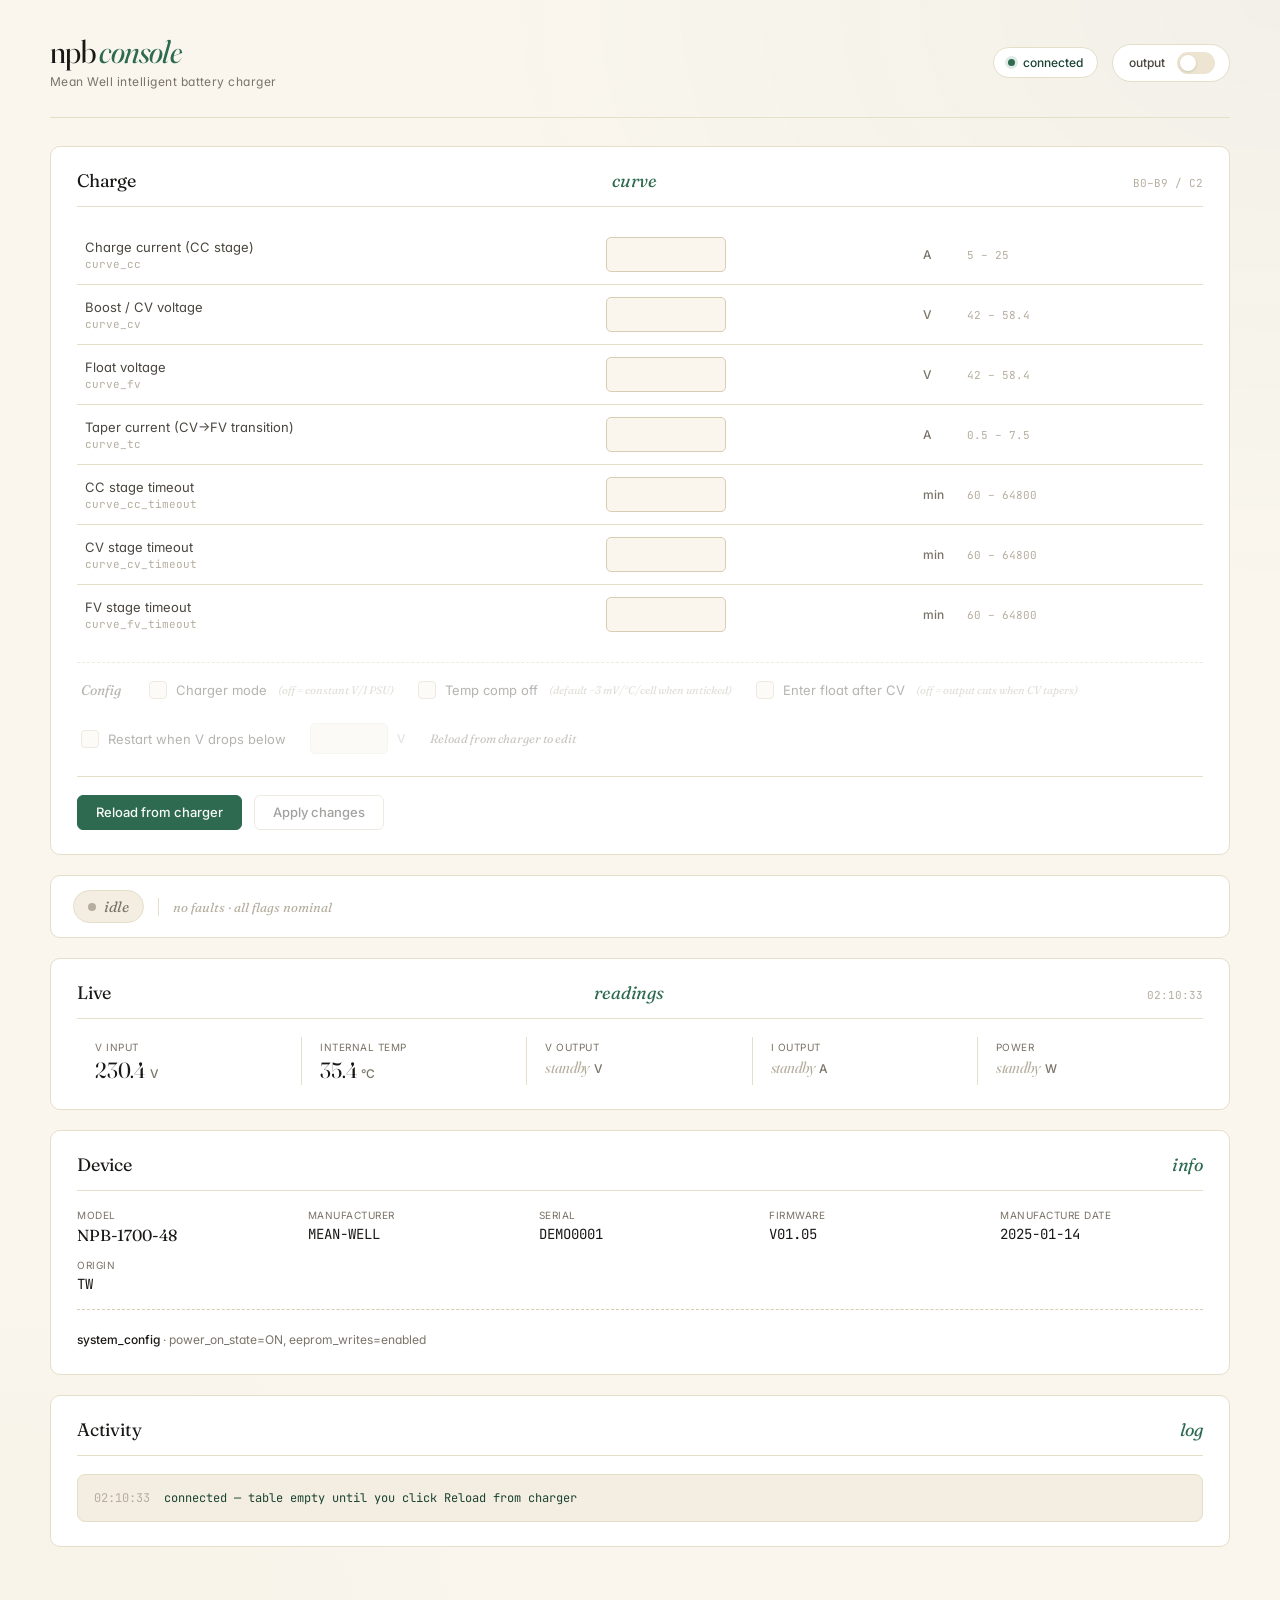
==== preview.html @ cfc2b86a "First commit" ====
<!DOCTYPE html>
<html lang="en">
<head>
<meta charset="utf-8">
<meta name="viewport" content="width=device-width, initial-scale=1">
<title>NPB charger console</title>
<link rel="preconnect" href="https://fonts.googleapis.com">
<link rel="preconnect" href="https://fonts.gstatic.com" crossorigin>
<link href="https://fonts.googleapis.com/css2?family=Fraunces:opsz,wght@9..144,300;9..144,400;9..144,500;9..144,600&family=Inter:wght@400;500;600&family=JetBrains+Mono:wght@400;500&display=swap" rel="stylesheet">
<style>
  :root {
    --paper:       #faf6ee;
    --paper-2:     #f4eee2;
    --paper-3:     #ede5d2;
    --card:        #ffffff;
    --ink:         #1a1816;
    --ink-2:       #4a463f;
    --ink-3:       #7a7368;
    --ink-4:       #b5ae9f;
    --line:        #e5dec9;
    --line-2:      #d6cdb3;
    --accent:      #2d6a4f;
    --accent-2:    #1b4332;
    --accent-soft: #d8e6df;
    --warn:        #b8861c;
    --warn-soft:   #f3e7c4;
    --danger:      #9b3232;
    --danger-soft: #f1d9d9;
    --info:        #335c81;
    --info-soft:   #d8e2ec;
  }
  * { box-sizing: border-box; }
  html, body {
    margin: 0; padding: 0;
    background: var(--paper);
    color: var(--ink);
    font-family: "Inter", system-ui, sans-serif;
    font-size: 14px;
    font-feature-settings: "ss01", "cv11";
    -webkit-font-smoothing: antialiased;
  }
  body {
    background-image:
      radial-gradient(ellipse 800px 600px at 100% 0%, rgba(45,106,79,0.04), transparent),
      radial-gradient(ellipse 600px 400px at 0% 100%, rgba(184,134,28,0.03), transparent);
    min-height: 100vh;
    padding: 32px 24px 60px;
  }
  .container { max-width: 1180px; margin: 0 auto; }

  /* ---------------- header ---------------- */
  header {
    display: grid;
    grid-template-columns: auto 1fr auto;
    align-items: center;
    gap: 32px;
    padding: 4px 0 28px;
    margin-bottom: 28px;
    border-bottom: 1px solid var(--line);
  }
  .brand {
    font-family: "Fraunces", Georgia, serif;
    font-weight: 400;
    font-size: 32px;
    letter-spacing: -0.02em;
    line-height: 1;
    font-variation-settings: "opsz" 144;
    color: var(--ink);
  }
  .brand em { font-style: italic; color: var(--accent); font-weight: 400; }
  .subtitle {
    font-size: 12px;
    color: var(--ink-3);
    letter-spacing: 0.04em;
    margin-top: 6px;
  }
  .header-actions {
    display: flex; align-items: center; gap: 14px;
  }
  .conn {
    display: inline-flex; align-items: center; gap: 8px;
    font-size: 12px; font-weight: 500;
    color: var(--ink-3);
    padding: 7px 14px;
    background: var(--card);
    border: 1px solid var(--line);
    border-radius: 100px;
  }
  .conn .dot {
    width: 7px; height: 7px; border-radius: 50%;
    background: var(--ink-4);
    transition: all 0.2s;
  }
  .conn.ok  .dot { background: var(--accent); box-shadow: 0 0 0 3px rgba(45,106,79,0.15); }
  .conn.err .dot { background: var(--danger); box-shadow: 0 0 0 3px rgba(155,50,50,0.15); }
  .conn.ok  { color: var(--accent-2); }
  .conn.err { color: var(--danger); }

  /* ---------------- buttons ---------------- */
  button {
    font: 500 13px/1 "Inter", sans-serif;
    cursor: pointer; padding: 10px 18px;
    background: var(--card);
    color: var(--ink);
    border: 1px solid var(--line-2);
    border-radius: 6px;
    transition: all 0.12s;
  }
  button:hover:not(:disabled) {
    background: var(--paper-2);
    border-color: var(--ink-4);
  }
  button:active:not(:disabled) { transform: translateY(1px); }
  button.primary {
    background: var(--accent); color: #f7f9f6; border-color: var(--accent);
  }
  button.primary:hover:not(:disabled) {
    background: var(--accent-2); border-color: var(--accent-2);
  }
  button:disabled { opacity: 0.4; cursor: not-allowed; }

  /* master switch */
  .master {
    display: inline-flex; align-items: center; gap: 12px;
    padding: 7px 14px 7px 16px;
    background: var(--card);
    border: 1px solid var(--line);
    border-radius: 100px;
    font-size: 12px; font-weight: 500;
    color: var(--ink-2);
  }
  .master .lbl { user-select: none; }
  .switch { position: relative; display: inline-block; width: 38px; height: 22px; }
  .switch input { display: none; }
  .switch .track {
    position: absolute; inset: 0; cursor: pointer;
    background: var(--paper-3);
    border-radius: 11px;
    transition: all 0.2s;
  }
  .switch .track::after {
    content: ""; position: absolute; top: 3px; left: 3px;
    width: 16px; height: 16px; border-radius: 50%;
    background: white;
    box-shadow: 0 1px 3px rgba(0,0,0,0.15);
    transition: all 0.2s;
  }
  .switch input:checked + .track { background: var(--accent); }
  .switch input:checked + .track::after { transform: translateX(16px); }
  .switch input:disabled + .track { opacity: 0.5; cursor: not-allowed; }

  /* ---------------- panels ---------------- */
  .panel {
    background: var(--card);
    border: 1px solid var(--line);
    border-radius: 10px;
    padding: 22px 26px 24px;
    margin-bottom: 20px;
  }
  .panel h2 {
    font-family: "Fraunces", Georgia, serif;
    font-weight: 400;
    font-size: 18px;
    letter-spacing: -0.01em;
    color: var(--ink);
    margin: 0 0 18px;
    padding-bottom: 14px;
    border-bottom: 1px solid var(--line);
    display: flex; justify-content: space-between; align-items: baseline;
    gap: 12px;
  }
  .panel h2 em { color: var(--accent); font-style: italic; }
  .panel h2 .meta {
    font-family: "JetBrains Mono", monospace;
    font-size: 11px;
    color: var(--ink-4);
    font-weight: 400;
    font-style: normal;
    letter-spacing: 0;
  }

  /* ---------------- settings table (charge curve, focal point) -------- */
  table.settings {
    width: 100%; border-collapse: collapse;
    font-size: 13px;
  }
  table.settings tr { border-bottom: 1px solid var(--line); }
  table.settings tr:last-child { border-bottom: none; }
  table.settings td { padding: 12px 8px; vertical-align: middle; }
  table.settings td.desc {
    color: var(--ink-2);
  }
  table.settings td.desc .name {
    font-family: "JetBrains Mono", monospace; font-size: 11px;
    color: var(--ink-4); display: block; margin-top: 2px;
  }
  table.settings input {
    width: 120px; padding: 8px 12px;
    background: var(--paper);
    color: var(--ink);
    border: 1px solid var(--line-2); border-radius: 5px;
    font-family: "JetBrains Mono", monospace;
    font-variant-numeric: tabular-nums;
    text-align: right; font-size: 13px;
    transition: all 0.12s;
  }
  table.settings input:focus {
    outline: none;
    border-color: var(--accent);
    box-shadow: 0 0 0 3px rgba(45,106,79,0.12);
    background: var(--card);
  }
  table.settings input.changed {
    border-color: var(--warn); color: #6f5012;
    background: var(--warn-soft);
  }
  table.settings input.invalid {
    border-color: var(--danger); color: var(--danger);
    background: var(--danger-soft);
  }
  table.settings input.skipped {
    border-color: var(--ink-4); color: var(--ink-3);
    background: var(--paper-2);
    border-style: dashed;
  }
  table.settings input.skipped::placeholder {
    color: var(--ink-3);
    font-style: italic;
  }
  table.settings .unit-cell {
    color: var(--ink-3); padding-left: 10px;
    font-size: 12px; font-weight: 500;
    width: 40px;
  }
  table.settings .range-cell {
    color: var(--ink-4);
    font-family: "JetBrains Mono", monospace; font-size: 11px;
    padding-left: 14px;
  }
  table.settings .raw-cell {
    color: var(--ink-4);
    font-family: "JetBrains Mono", monospace; font-size: 11px;
    text-align: right;
  }

  .actions {
    display: flex; align-items: center; gap: 12px;
    margin-top: 18px; padding-top: 18px;
    border-top: 1px solid var(--line);
  }
  .actions .spacer { flex: 1; }
  .actions .pending {
    font-size: 12px; font-weight: 500;
    color: #6f5012;
  }
  .actions .pending.invalid { color: var(--danger); }

  /* ---------------- charge config row (checkboxes + restart V) -------- */
  .config-row {
    display: flex; flex-wrap: wrap; align-items: center;
    gap: 24px;
    margin-top: 18px; padding: 18px 4px 4px;
    border-top: 1px dashed var(--line-2);
    transition: opacity 0.15s;
  }
  .config-row.unloaded {
    opacity: 0.4;
    pointer-events: none;
  }
  .config-row.unloaded::after {
    content: "Reload from charger to edit";
    font-family: "Fraunces", Georgia, serif;
    font-style: italic;
    font-size: 12px;
    color: var(--ink-3);
    pointer-events: auto;
  }
  .config-row .row-lbl {
    font-family: "Fraunces", Georgia, serif;
    font-style: italic;
    font-size: 14px;
    color: var(--ink-2);
    margin-right: 4px;
  }
  .check {
    display: inline-flex; align-items: center; gap: 9px;
    cursor: pointer; user-select: none;
    font-size: 13px; color: var(--ink-2);
  }
  .check input { position: absolute; opacity: 0; pointer-events: none; }
  .check .box {
    width: 18px; height: 18px; border-radius: 4px;
    border: 1.5px solid var(--line-2);
    background: var(--paper);
    display: inline-flex; align-items: center; justify-content: center;
    transition: all 0.12s;
    flex-shrink: 0;
  }
  .check .box::after {
    content: ""; width: 10px; height: 10px;
    background: transparent;
    clip-path: polygon(14% 50%, 0% 65%, 40% 100%, 100% 25%, 86% 12%, 38% 70%);
    transition: background 0.12s;
  }
  .check:hover .box { border-color: var(--ink-4); }
  .check input:checked + .box {
    background: var(--accent); border-color: var(--accent);
  }
  .check input:checked + .box::after { background: white; }
  .check input:focus-visible + .box {
    box-shadow: 0 0 0 3px rgba(45,106,79,0.18);
  }
  .check.changed .box { border-color: var(--warn); background: var(--warn-soft); }
  .check.changed input:checked + .box { background: var(--warn); border-color: var(--warn); }
  .check .hint {
    color: var(--ink-4); font-size: 11px;
    font-style: italic; font-family: "Fraunces", serif;
    margin-left: 2px;
  }
  .restart-group {
    display: inline-flex; align-items: center; gap: 9px;
    transition: opacity 0.15s;
  }
  .restart-group.disabled { opacity: 0.45; }
  .restart-group input.num {
    width: 78px; padding: 6px 10px;
    background: var(--paper);
    color: var(--ink);
    border: 1px solid var(--line-2); border-radius: 5px;
    font-family: "JetBrains Mono", monospace;
    font-variant-numeric: tabular-nums;
    text-align: right; font-size: 13px;
    transition: all 0.12s;
  }
  .restart-group input.num:focus {
    outline: none;
    border-color: var(--accent);
    box-shadow: 0 0 0 3px rgba(45,106,79,0.12);
    background: var(--card);
  }
  .restart-group input.num.changed {
    border-color: var(--warn); color: #6f5012; background: var(--warn-soft);
  }
  .restart-group input.num.invalid {
    border-color: var(--danger); color: var(--danger); background: var(--danger-soft);
  }
  .restart-group input.num:disabled {
    cursor: not-allowed; background: var(--paper-3);
  }
  .restart-group .unit {
    color: var(--ink-3); font-size: 12px; font-weight: 500;
  }

  /* ---------------- live strip (compact, secondary) ------------------- */
  .live-strip {
    display: grid;
    grid-template-columns: repeat(5, 1fr);
    gap: 0;
  }
  .live-cell {
    padding: 4px 18px;
    border-right: 1px solid var(--line);
  }
  .live-cell:last-child { border-right: none; }
  .live-cell .lbl {
    font-size: 10px;
    color: var(--ink-3);
    letter-spacing: 0.05em;
    text-transform: uppercase;
    margin-bottom: 6px;
  }
  .live-cell .val {
    font-family: "Fraunces", Georgia, serif;
    font-weight: 400;
    font-size: 22px;
    line-height: 1;
    color: var(--ink);
    font-variant-numeric: tabular-nums;
    letter-spacing: -0.01em;
    font-variation-settings: "opsz" 144;
  }
  .live-cell .val.dim {
    color: var(--ink-4);
    font-style: italic;
    font-size: 16px;
  }
  .live-cell .unit {
    font-family: "Inter", sans-serif;
    font-size: 12px;
    font-weight: 500;
    color: var(--ink-3);
    margin-left: 4px;
  }
  @media (max-width: 720px) {
    .live-strip { grid-template-columns: repeat(2, 1fr); }
    .live-cell { border-right: none; border-bottom: 1px solid var(--line); padding: 10px 14px; }
  }

  /* ---------------- status row (compact chips) ------------------------ */
  .status-row {
    display: flex; align-items: center; flex-wrap: wrap;
    gap: 14px;
    padding: 14px 22px;
    background: var(--card);
    border: 1px solid var(--line);
    border-radius: 10px;
    margin-bottom: 20px;
  }
  .status-row .stage-pill {
    display: inline-flex; align-items: center; gap: 8px;
    padding: 6px 14px;
    border-radius: 100px;
    font-family: "Fraunces", Georgia, serif;
    font-style: italic; font-size: 15px;
    background: var(--paper-2); color: var(--ink-3);
    border: 1px solid var(--line);
  }
  .status-row .stage-pill::before {
    content: ""; width: 8px; height: 8px; border-radius: 50%;
    background: var(--ink-4);
  }
  .status-row .stage-pill.idle    { /* keep default */ }
  .status-row .stage-pill.cc      { background: var(--warn-soft); color: #6f5012; border-color: rgba(184,134,28,0.3); }
  .status-row .stage-pill.cc::before { background: var(--warn); }
  .status-row .stage-pill.cv      { background: var(--info-soft); color: var(--info); border-color: rgba(51,92,129,0.3); }
  .status-row .stage-pill.cv::before { background: var(--info); }
  .status-row .stage-pill.float,
  .status-row .stage-pill.full    { background: var(--accent-soft); color: var(--accent-2); border-color: rgba(45,106,79,0.3); }
  .status-row .stage-pill.float::before,
  .status-row .stage-pill.full::before { background: var(--accent); }
  .status-row .stage-pill.fault   { background: var(--danger-soft); color: var(--danger); border-color: rgba(155,50,50,0.3); }
  .status-row .stage-pill.fault::before { background: var(--danger); }
  .status-row .sep {
    width: 1px; height: 18px; background: var(--line);
  }
  .status-row .flags {
    display: flex; flex-wrap: wrap; gap: 6px;
  }
  .status-row .flag {
    padding: 3px 10px; border-radius: 100px;
    font-family: "JetBrains Mono", monospace;
    font-size: 11px;
    background: var(--danger-soft); color: var(--danger);
  }
  .status-row .flag.warn { background: var(--warn-soft); color: #6f5012; }
  .status-row .silent {
    font-family: "Fraunces", Georgia, serif;
    font-style: italic;
    color: var(--ink-4);
    font-size: 13px;
  }

  /* ---------------- device info ---------------- */
  .info-grid {
    display: grid;
    grid-template-columns: repeat(auto-fit, minmax(200px, 1fr));
    gap: 14px 28px;
  }
  .info-cell .lbl {
    font-size: 10px;
    color: var(--ink-3);
    letter-spacing: 0.05em;
    text-transform: uppercase;
    margin-bottom: 4px;
  }
  .info-cell .val {
    font-family: "JetBrains Mono", monospace;
    font-size: 14px;
    color: var(--ink);
  }
  .info-cell .val.empty {
    font-family: "Fraunces", Georgia, serif;
    font-style: italic;
    color: var(--ink-4);
    font-size: 13px;
  }
  .info-cell .val.serif {
    font-family: "Fraunces", Georgia, serif;
    font-style: normal;
    font-size: 16px;
    letter-spacing: -0.01em;
  }

  .config-summary {
    margin-top: 16px; padding-top: 14px;
    border-top: 1px dashed var(--line-2);
    font-size: 12px;
    color: var(--ink-3);
    line-height: 1.7;
  }
  .config-summary .key {
    color: var(--ink); font-weight: 500;
  }
  .config-summary code {
    color: var(--accent-2);
    background: var(--accent-soft);
    padding: 1px 7px; border-radius: 4px;
    font-family: "JetBrains Mono", monospace;
    font-size: 11px;
  }

  /* ---------------- log ---------------- */
  #log {
    font-family: "JetBrains Mono", monospace; font-size: 12px;
    background: var(--paper-2);
    border-radius: 8px;
    padding: 12px 16px;
    max-height: 200px; overflow-y: auto;
    border: 1px solid var(--line);
  }
  #log .row {
    padding: 3px 0; color: var(--ink-2);
    display: flex; gap: 14px;
  }
  #log .row.err { color: var(--danger); }
  #log .row.ok  { color: var(--accent-2); }
  #log .row .ts {
    color: var(--ink-4); flex-shrink: 0;
    font-variant-numeric: tabular-nums;
  }
  #log:empty::before {
    content: "no activity yet";
    color: var(--ink-4); font-style: italic;
    font-family: "Fraunces", Georgia, serif;
  }

  @keyframes flash {
    0%   { color: var(--accent); }
    100% { color: var(--ink); }
  }
  .live-cell .val.flash { animation: flash 0.7s ease-out; }
</style>
</head>
<body>
<div class="container">

  <header>
    <div>
      <div class="brand">npb <em>console</em></div>
      <div class="subtitle">Mean Well intelligent battery charger</div>
    </div>
    <div></div>
    <div class="header-actions">
      <span id="conn" class="conn"><span class="dot"></span><span id="conn-text">connecting</span></span>
      <label class="master">
        <span class="lbl">output</span>
        <span class="switch">
          <input type="checkbox" id="onoff" disabled>
          <span class="track"></span>
        </span>
      </label>
    </div>
  </header>

  <!-- charge curve: focal point -->
  <div class="panel">
    <h2>Charge <em>curve</em><span class="meta">B0–B9 / C2</span></h2>
    <table class="settings"><tbody id="settings"></tbody></table>
    <div class="config-row unloaded" id="config-row">
      <span class="row-lbl">Config</span>
      <label class="check" id="check-charger-wrap">
        <input type="checkbox" id="cfg-charger">
        <span class="box"></span>
        <span>Charger mode</span>
        <span class="hint">(off = constant V/I PSU)</span>
      </label>
      <label class="check" id="check-tcoff-wrap">
        <input type="checkbox" id="cfg-tempoff">
        <span class="box"></span>
        <span>Temp comp off</span>
        <span class="hint">(default −3 mV/°C/cell when unticked)</span>
      </label>
      <label class="check" id="check-float-wrap">
        <input type="checkbox" id="cfg-float">
        <span class="box"></span>
        <span>Enter float after CV</span>
        <span class="hint">(off = output cuts when CV tapers)</span>
      </label>
      <label class="check" id="check-restart-wrap">
        <input type="checkbox" id="cfg-restart">
        <span class="box"></span>
        <span>Restart when V drops below</span>
      </label>
      <span class="restart-group disabled" id="restart-group">
        <input class="num" type="number" id="cfg-restart-v" step="0.1" min="0" max="58.4" disabled>
        <span class="unit">V</span>
      </span>
    </div>
    <div class="actions">
      <button class="primary" id="reload">Reload from charger</button>
      <button id="apply" disabled>Apply changes</button>
      <span class="spacer"></span>
      <span class="pending" id="dirty-count"></span>
    </div>
  </div>

  <!-- compact status row: stage pill + any active warning/fault chips -->
  <div class="status-row" id="status-row">
    <span class="stage-pill idle" id="stage-pill">idle</span>
    <span class="sep"></span>
    <span class="silent" id="status-msg">no faults · all flags nominal</span>
    <span class="flags" id="flags-inline"></span>
  </div>

  <!-- compact live strip: only useful when actually charging -->
  <div class="panel">
    <h2>Live <em>readings</em><span class="meta" id="readings-ts">––:––:––</span></h2>
    <div class="live-strip">
      <div class="live-cell">
        <div class="lbl">V input</div>
        <div><span class="val" id="r-vin">–</span><span class="unit">V</span></div>
      </div>
      <div class="live-cell">
        <div class="lbl">Internal temp</div>
        <div><span class="val" id="r-temp">–</span><span class="unit">°C</span></div>
      </div>
      <div class="live-cell">
        <div class="lbl">V output</div>
        <div><span class="val" id="r-vout">–</span><span class="unit">V</span></div>
      </div>
      <div class="live-cell">
        <div class="lbl">I output</div>
        <div><span class="val" id="r-iout">–</span><span class="unit">A</span></div>
      </div>
      <div class="live-cell">
        <div class="lbl">Power</div>
        <div><span class="val" id="r-power">–</span><span class="unit">W</span></div>
      </div>
    </div>
  </div>

  <!-- device info: model, serial, firmware -->
  <div class="panel">
    <h2>Device <em>info</em></h2>
    <div class="info-grid">
      <div class="info-cell">
        <div class="lbl">Model</div>
        <div class="val serif" id="info-model">–</div>
      </div>
      <div class="info-cell">
        <div class="lbl">Manufacturer</div>
        <div class="val" id="info-mfr">–</div>
      </div>
      <div class="info-cell">
        <div class="lbl">Serial</div>
        <div class="val" id="info-serial">–</div>
      </div>
      <div class="info-cell">
        <div class="lbl">Firmware</div>
        <div class="val" id="info-fw">–</div>
      </div>
      <div class="info-cell">
        <div class="lbl">Manufacture date</div>
        <div class="val" id="info-date">–</div>
      </div>
      <div class="info-cell">
        <div class="lbl">Origin</div>
        <div class="val" id="info-loc">–</div>
      </div>
    </div>
    <div class="config-summary" id="config-summary">––</div>
  </div>

  <!-- activity log -->
  <div class="panel">
    <h2>Activity <em>log</em></h2>
    <div id="log"></div>
  </div>

</div>


<script>
const SAMPLES = {
  '/api/registers': {
    curve_cc:        { code:0xB0, scale:0.01, size:2, unit:'A',   writable:true,  desc:'Charge current (CC stage)',         range:[5,25] },
    curve_cv:        { code:0xB1, scale:0.01, size:2, unit:'V',   writable:true,  desc:'Boost / CV voltage',                range:[42,58.4] },
    curve_fv:        { code:0xB2, scale:0.01, size:2, unit:'V',   writable:true,  desc:'Float voltage',                     range:[42,58.4] },
    curve_tc:        { code:0xB3, scale:0.01, size:2, unit:'A',   writable:true,  desc:'Taper current (CV->FV transition)', range:[0.5,7.5] },
    curve_cc_timeout:{ code:0xB5, scale:1,    size:2, unit:'min', writable:true,  desc:'CC stage timeout',                  range:[60,64800] },
    curve_cv_timeout:{ code:0xB6, scale:1,    size:2, unit:'min', writable:true,  desc:'CV stage timeout',                  range:[60,64800] },
    curve_fv_timeout:{ code:0xB7, scale:1,    size:2, unit:'min', writable:true,  desc:'FV stage timeout',                  range:[60,64800] },
  },
  '/api/device_info': {
    manufacturer:'MEAN-WELL', model:'NPB-1700-48', serial:'DEMO0001',
    location:'TW', firmware:'V01.05', made:'250114',
    vin: 230.4, temp: 35.4,
  },
  '/api/status': {
    fault_status:  { raw:0, flags:[] },
    chg_status:    { raw:0, flags:[] },
    system_status: { raw:2, flags:['DC_OK (DC output normal)'] },
    curve_config:  { raw:null, decoded:null },
    system_config: { raw:0x0002, decoded:'power_on_state=ON, eeprom_writes=enabled' },
  },
};
const READS = {
  // Live readings still show normally — those are sensor values, not curve params
  read_vin:  {raw:2304, value:230.4},
  read_vout: {raw:0, value:0},
  read_iout: {raw:0, value:0},
  read_temp: {raw:354, value:35.4},
  operation: {raw:0, value:0},
};
window.fetch = async (url) => {
  if (url.startsWith('/api/read')) {
    const m = url.match(/names=([^&]+)/);
    const out = {};
    if (m) for (const n of m[1].split(',')) if (READS[n]) out[n] = READS[n];
    return { ok: true, json: async () => out };
  }
  if (url in SAMPLES) return { ok: true, json: async () => SAMPLES[url] };
  return { ok: false, statusText: 'preview' };
};
window.setInterval = () => {};
</script>
<script>
// Settings shown in the editable table.  curve_config (0xB4) and chg_rst_vbat
// (0xB9) are NOT in this list — they're driven by the friendly checkbox/input
// row underneath the table.
const SETTING_KEYS = [
  'curve_cc', 'curve_cv', 'curve_fv', 'curve_tc',
  'curve_cc_timeout', 'curve_cv_timeout', 'curve_fv_timeout',
];
// Always read these two alongside the table values so we can populate
// the friendly row + preserve unmapped curve_config bits on write.
const FRIENDLY_KEYS = ['curve_config', 'chg_rst_vbat'];

// CURVE_CONFIG bit masks the friendly UI exposes.  Anything outside these
// masks is preserved verbatim on write.
const CFG_TCS_MASK = 0x000C;   // bits 2-3: temp comp slope (00=off, 01=-3mV)
const CFG_CVTSSE   = 0x0020;   // bit 5:   CV completion behavior (0=cut off, 1=float)
const CFG_CUVE     = 0x0080;   // bit 7:   charger mode
const CFG_RSTE     = 0x0800;   // bit 11:  restart-on-Vbat enable

let registers = {};
let currentValues = {};
let currentCurveConfig = null;     // raw 16-bit value last seen on the wire
let currentRestartV    = null;     // last seen chg_rst_vbat in volts

function log(msg, kind) {
  const row = document.createElement('div');
  row.className = 'row' + (kind ? ' ' + kind : '');
  const ts = new Date().toTimeString().slice(0,8);
  row.innerHTML = `<span class="ts">${ts}</span><span>${msg}</span>`;
  const lg = document.getElementById('log');
  lg.insertBefore(row, lg.firstChild);
  while (lg.children.length > 60) lg.removeChild(lg.lastChild);
}

function setConn(state, text) {
  const el = document.getElementById('conn');
  el.className = 'conn ' + state;
  document.getElementById('conn-text').textContent = text;
}

async function fetchJSON(url, opts) {
  const r = await fetch(url, opts);
  if (!r.ok) {
    const err = await r.json().catch(() => ({error: r.statusText}));
    throw new Error(err.error || r.statusText);
  }
  return r.json();
}

function fmt(v, decimals) {
  if (v === null || v === undefined) return '–';
  return Number(v).toFixed(decimals ?? 2);
}

function flashUpdate(el, newText, dim) {
  if (el.textContent !== newText) {
    el.textContent = newText;
    el.classList.remove('flash');
    void el.offsetWidth;
    el.classList.add('flash');
  }
  el.classList.toggle('dim', !!dim);
}

function parseInputValue(text, reg) {
  const t = text.trim();
  // Bitfield-style registers (scale=1, no unit) accept hex (0x...) or decimal.
  // Plain integer registers (scale=1, with unit, e.g. timeouts in min) are decimal.
  if (reg.scale === 1) {
    if (!reg.unit && t.toLowerCase().startsWith('0x')) return parseInt(t, 16);
    return parseInt(t, 10);
  }
  return parseFloat(t);
}

function formatInputValue(value, reg) {
  if (value === null || value === undefined) return '';
  if (reg.scale === 1) {
    // Bitfield (no unit) -> hex, integer (with unit) -> plain decimal
    return reg.unit
      ? String(Math.round(Number(value)))
      : '0x' + Number(value).toString(16).toUpperCase().padStart(4, '0');
  }
  return Number(value).toFixed(reg.scale < 1 ? 2 : 0);
}

function buildSettingsTable() {
  const tbody = document.getElementById('settings');
  tbody.innerHTML = '';
  for (const name of SETTING_KEYS) {
    const reg = registers[name];
    if (!reg) continue;
    const row = document.createElement('tr');
    // Hex input only for "true" bitfields (scale=1 AND no unit).  Integer
    // registers like timeouts (scale=1, unit='min') get a normal number input.
    const isHex = reg.scale === 1 && !reg.unit;
    const inputType = isHex ? 'text' : 'number';
    const step = (reg.scale && reg.scale < 1) ? '0.01' : '1';
    const range = reg.range || [];
    const rangeText = range.length === 2 ? `${range[0]} – ${range[1]}` : '';
    const minMax = (range.length === 2 && !isHex) ? `min="${range[0]}" max="${range[1]}"` : '';
    row.innerHTML = `
      <td class="desc">${reg.desc}<span class="name">${name}</span></td>
      <td><input type="${inputType}" data-name="${name}" step="${step}" ${minMax}></td>
      <td class="unit-cell">${reg.unit || ''}</td>
      <td class="range-cell">${rangeText}</td>
      <td class="raw-cell" data-raw="${name}"></td>
    `;
    tbody.appendChild(row);
  }
  tbody.querySelectorAll('input').forEach(inp => {
    inp.addEventListener('input', () => {
      const name = inp.dataset.name;
      const orig = currentValues[name];
      const reg = registers[name];
      // Always start clean
      inp.classList.remove('invalid', 'changed', 'skipped');
      // Empty value = skip this register on Apply.  This is intentionally
      // distinct from typing "0" (which is a real value the firmware
      // interprets specially for timeouts: 0 = disable).
      if (inp.value.trim() === '') {
        inp.classList.add('skipped');
        inp.title = 'Empty — this register will be skipped on Apply (current charger value preserved)';
        updateDirtyCount();
        return;
      }
      inp.title = '';
      let parsed;
      try { parsed = parseInputValue(inp.value, reg); } catch { parsed = NaN; }
      if (Number.isNaN(parsed)) {
        inp.classList.add('invalid');
      } else if (reg.range && (parsed < reg.range[0] || parsed > reg.range[1])) {
        inp.classList.add('invalid');
      } else if (orig === undefined || Math.abs(parsed - orig) > 1e-9) {
        inp.classList.add('changed');
      }
      updateDirtyCount();
    });
  });
}

function updateDirtyCount() {
  const tableDirty   = document.querySelectorAll('#settings input.changed').length;
  const tableBad     = document.querySelectorAll('#settings input.invalid').length;
  const tableSkipped = document.querySelectorAll('#settings input.skipped').length;
  const cfgDirty     = configRowDirtyCount();
  const cfgBad       = configRowInvalidCount();
  const dirty   = tableDirty + cfgDirty;
  const invalid = tableBad + cfgBad;
  const span  = document.getElementById('dirty-count');
  const apply = document.getElementById('apply');
  span.classList.toggle('invalid', invalid > 0);
  if (invalid) {
    span.textContent = `${invalid} invalid value${invalid===1?'':'s'}`;
    apply.disabled = true;
  } else if (dirty || tableSkipped) {
    const parts = [];
    if (dirty)        parts.push(`${dirty} change${dirty===1?'':'s'}`);
    if (tableSkipped) parts.push(`${tableSkipped} skipped`);
    span.textContent = parts.join(' · ') + ' pending';
    apply.disabled = !dirty;   // skipped-only = nothing to write, but allow visual review
  } else {
    span.textContent = '';
    apply.disabled = true;
  }
}

// ---------- friendly config row (CURVE_CONFIG checkboxes + restart V) ------

function decodeCurveConfig(raw) {
  // raw is the 16-bit register value last read from the charger
  return {
    chargerMode:  (raw & CFG_CUVE) !== 0,
    tempCompOff:  (raw & CFG_TCS_MASK) === 0,   // ticked = comp disabled
    floatAfterCV: (raw & CFG_CVTSSE) !== 0,
    restartEn:    (raw & CFG_RSTE) !== 0,
  };
}

function readConfigRow() {
  return {
    chargerMode:  document.getElementById('cfg-charger').checked,
    tempCompOff:  document.getElementById('cfg-tempoff').checked,
    floatAfterCV: document.getElementById('cfg-float').checked,
    restartEn:    document.getElementById('cfg-restart').checked,
    restartV:     parseFloat(document.getElementById('cfg-restart-v').value),
  };
}

function paintConfigRow(values) {
  // Apply UI state from a decoded config object (+ optional restartV)
  document.getElementById('cfg-charger').checked = values.chargerMode;
  document.getElementById('cfg-tempoff').checked = values.tempCompOff;
  document.getElementById('cfg-float').checked   = values.floatAfterCV;
  document.getElementById('cfg-restart').checked = values.restartEn;
  if (typeof values.restartV === 'number') {
    document.getElementById('cfg-restart-v').value = values.restartV.toFixed(1);
  }
  applyRestartGroupState();
  refreshConfigRowChangedClasses();
}

function applyRestartGroupState() {
  const enabled = document.getElementById('cfg-restart').checked;
  const grp = document.getElementById('restart-group');
  const inp = document.getElementById('cfg-restart-v');
  grp.classList.toggle('disabled', !enabled);
  inp.disabled = !enabled;
}

function refreshConfigRowChangedClasses() {
  if (currentCurveConfig === null) return;
  const orig = decodeCurveConfig(currentCurveConfig);
  const cur  = readConfigRow();
  document.getElementById('check-charger-wrap')
    .classList.toggle('changed', cur.chargerMode !== orig.chargerMode);
  document.getElementById('check-tcoff-wrap')
    .classList.toggle('changed', cur.tempCompOff !== orig.tempCompOff);
  document.getElementById('check-float-wrap')
    .classList.toggle('changed', cur.floatAfterCV !== orig.floatAfterCV);
  document.getElementById('check-restart-wrap')
    .classList.toggle('changed', cur.restartEn !== orig.restartEn);
  const vInp = document.getElementById('cfg-restart-v');
  vInp.classList.remove('invalid', 'changed');
  if (cur.restartEn) {
    if (Number.isNaN(cur.restartV) || cur.restartV < 0 || cur.restartV > 58.4) {
      vInp.classList.add('invalid');
    } else if (currentRestartV === null
               || Math.abs(cur.restartV - currentRestartV) > 1e-6) {
      vInp.classList.add('changed');
    }
  }
}

function configRowDirtyCount() {
  return document.querySelectorAll('#config-row .check.changed').length
       + document.querySelectorAll('#config-row input.num.changed').length;
}
function configRowInvalidCount() {
  return document.querySelectorAll('#config-row input.num.invalid').length;
}

function buildCurveConfigWrite() {
  // Compose a new curve_config 16-bit value from the friendly UI, preserving
  // any bits we don't expose (CUVS, timeout enables, etc.).
  if (currentCurveConfig === null) return null;
  const cur = readConfigRow();
  const masksWeOwn = CFG_TCS_MASK | CFG_CVTSSE | CFG_CUVE | CFG_RSTE;
  let v = currentCurveConfig & ~masksWeOwn;
  if (cur.chargerMode)  v |= CFG_CUVE;
  // tempCompOff ticked = bits 2-3 = 00; unticked = restore -3mV/C/cell (01)
  if (!cur.tempCompOff) v |= 0x0004;
  if (cur.floatAfterCV) v |= CFG_CVTSSE;
  if (cur.restartEn)    v |= CFG_RSTE;
  return v & 0xFFFF;
}

function gatherConfigRowWrites() {
  const out = {};
  if (currentCurveConfig === null) return out;
  const orig = decodeCurveConfig(currentCurveConfig);
  const cur  = readConfigRow();
  const cfgChanged =
    cur.chargerMode  !== orig.chargerMode ||
    cur.tempCompOff  !== orig.tempCompOff ||
    cur.floatAfterCV !== orig.floatAfterCV ||
    cur.restartEn    !== orig.restartEn;
  if (cfgChanged) out.curve_config = buildCurveConfigWrite();
  if (cur.restartEn
      && !Number.isNaN(cur.restartV)
      && (currentRestartV === null
          || Math.abs(cur.restartV - currentRestartV) > 1e-6)) {
    out.chg_rst_vbat = cur.restartV;
  }
  return out;
}

// Wire up the five config-row controls
['cfg-charger', 'cfg-tempoff', 'cfg-float', 'cfg-restart'].forEach(id => {
  document.getElementById(id).addEventListener('change', () => {
    if (id === 'cfg-restart') applyRestartGroupState();
    refreshConfigRowChangedClasses();
    updateDirtyCount();
  });
});
document.getElementById('cfg-restart-v').addEventListener('input', () => {
  refreshConfigRowChangedClasses();
  updateDirtyCount();
});

let userToggling = 0;

async function refreshReadings() {
  try {
    const data = await fetchJSON('/api/read?names=read_vin,read_vout,read_iout,read_temp,operation');
    flashUpdate(document.getElementById('r-vin'),  fmt(data.read_vin?.value, 1));
    flashUpdate(document.getElementById('r-temp'), fmt(data.read_temp?.value, 1));
    // V_out / I_out / power: only meaningful when actually flowing.
    // Mark dim and show "—" when output is off OR values are null/zero.
    const opOn = data.operation?.value === 1;
    const vout = data.read_vout?.value;
    const iout = data.read_iout?.value;
    const flowing = opOn && vout != null && iout != null && (iout > 0.05 || vout > 1);
    if (flowing) {
      flashUpdate(document.getElementById('r-vout'),  fmt(vout), false);
      flashUpdate(document.getElementById('r-iout'),  fmt(iout), false);
      flashUpdate(document.getElementById('r-power'), fmt(vout * iout, 1), false);
    } else {
      flashUpdate(document.getElementById('r-vout'),  'standby', true);
      flashUpdate(document.getElementById('r-iout'),  'standby', true);
      flashUpdate(document.getElementById('r-power'), 'standby', true);
    }
    document.getElementById('readings-ts').textContent = new Date().toTimeString().slice(0,8);
    if (data.operation?.value !== null && data.operation?.value !== undefined
        && Date.now() - userToggling > 2500) {
      const sw = document.getElementById('onoff');
      sw.disabled = false;
      sw.checked = data.operation.value === 1;
    }
    setConn('ok', 'connected');
  } catch (e) {
    setConn('err', 'no response');
  }
}

async function refreshStatus() {
  try {
    const s = await fetchJSON('/api/status');
    const cf = s.chg_status.flags || [];
    const fl = s.fault_status.flags || [];

    // stage pill
    let label = 'idle', cls = 'idle';
    if (fl.length) { label = 'fault'; cls = 'fault'; }
    else if (cf.some(f => f.startsWith('FULLM'))) { label = 'fully charged'; cls = 'full'; }
    else if (cf.some(f => f.startsWith('FVM')))   { label = 'float';            cls = 'float'; }
    else if (cf.some(f => f.startsWith('CVM')))   { label = 'constant voltage'; cls = 'cv'; }
    else if (cf.some(f => f.startsWith('CCM')))   { label = 'constant current'; cls = 'cc'; }
    const pill = document.getElementById('stage-pill');
    pill.textContent = label;
    pill.className = 'stage-pill ' + cls;

    // inline flag chips
    const otherFlags = cf.filter(f => !f.match(/^(CCM|CVM|FVM|FULLM)/));
    const inline = document.getElementById('flags-inline');
    const msg    = document.getElementById('status-msg');
    if (fl.length || otherFlags.length) {
      msg.style.display = 'none';
      inline.innerHTML =
        fl.map(f => `<span class="flag">${f}</span>`).join('') +
        otherFlags.map(f => `<span class="flag warn">${f}</span>`).join('');
    } else {
      msg.style.display = '';
      inline.innerHTML = '';
    }

    // config summary lives under device info
    const cs = document.getElementById('config-summary');
    let html = '';
    if (s.curve_config.raw !== null) {
      html += `<div><span class="key">curve_config</span> <code>0x${s.curve_config.raw.toString(16).toUpperCase().padStart(4,'0')}</code> · ${s.curve_config.decoded}</div>`;
    }
    if (s.system_config.raw !== null) {
      html += `<div style="margin-top:6px"><span class="key">system_config</span> · ${s.system_config.decoded}</div>`;
    }
    cs.innerHTML = html || '––';
  } catch (e) { /* silent */ }
}

async function refreshDeviceInfo() {
  try {
    const d = await fetchJSON('/api/device_info');
    const setVal = (id, v, fallback='unavailable') => {
      const el = document.getElementById(id);
      if (v) {
        el.textContent = v;
        el.classList.remove('empty');
      } else {
        el.textContent = fallback;
        el.classList.add('empty');
      }
    };
    setVal('info-model',  d.model);
    setVal('info-mfr',    d.manufacturer);
    setVal('info-serial', d.serial);
    setVal('info-fw',     d.firmware);
    setVal('info-loc',    d.location);
    // pretty-print the date if it's a YYMMDD string
    let dateText = d.made;
    if (dateText && /^\d{6}$/.test(dateText)) {
      dateText = `20${dateText.slice(0,2)}-${dateText.slice(2,4)}-${dateText.slice(4,6)}`;
    }
    setVal('info-date', dateText);
  } catch (e) { /* silent — device info isn't critical to UI */ }
}

async function loadRegisters() {
  // Just fetch metadata and render empty rows.  The user explicitly clicks
  // "Reload from charger" to populate values.
  registers = await fetchJSON('/api/registers');
  buildSettingsTable();
}

async function reloadFromCharger() {
  try {
    const allKeys = SETTING_KEYS.concat(FRIENDLY_KEYS);
    const data = await fetchJSON('/api/read?names=' + allKeys.join(','));
    // table rows
    for (const name of SETTING_KEYS) {
      const v = data[name];
      if (!v || v.value === null) continue;
      currentValues[name] = v.value;
      const inp = document.querySelector(`#settings input[data-name="${name}"]`);
      if (inp) {
        const formatted = formatInputValue(v.value, registers[name]);
        inp.value = formatted;
        // Placeholder shows the current value so if the user clears the
        // field (= "skip on Apply"), they can see what's being preserved.
        inp.placeholder = `(skip — ${formatted})`;
        inp.classList.remove('changed', 'invalid', 'skipped');
        inp.title = '';
      }
      const raw = document.querySelector(`#settings [data-raw="${name}"]`);
      if (raw) raw.textContent = `raw=${v.raw}`;
    }
    // friendly config row
    if (data.curve_config && data.curve_config.raw !== null) {
      currentCurveConfig = data.curve_config.raw;
    }
    if (data.chg_rst_vbat && data.chg_rst_vbat.value !== null) {
      currentRestartV = data.chg_rst_vbat.value;
    }
    if (currentCurveConfig !== null) {
      const decoded = decodeCurveConfig(currentCurveConfig);
      paintConfigRow({...decoded, restartV: currentRestartV ?? 48.0});
      document.getElementById('config-row').classList.remove('unloaded');
    }
    updateDirtyCount();
    log('reloaded settings from charger', 'ok');
  } catch (e) {
    log('reload failed: ' + e.message, 'err');
  }
}

async function applyChanges() {
  const dirtyTable = document.querySelectorAll('#settings input.changed');
  const cfgWrites  = gatherConfigRowWrites();
  if (!dirtyTable.length && !Object.keys(cfgWrites).length) return;
  const settings = {};
  for (const inp of dirtyTable) {
    const name = inp.dataset.name;
    settings[name] = parseInputValue(inp.value, registers[name]);
  }
  Object.assign(settings, cfgWrites);
  const apply = document.getElementById('apply');
  apply.disabled = true;
  try {
    log('writing: ' + Object.entries(settings).map(([k,v]) => {
      const reg = registers[k];
      // Hex log line only for bitfield registers (scale=1, no unit).
      return reg && reg.scale === 1 && !reg.unit
        ? `${k}=0x${v.toString(16).toUpperCase().padStart(4,'0')}`
        : `${k}=${v}`;
    }).join(', '));
    await fetchJSON('/api/write', {
      method: 'POST',
      headers: {'Content-Type': 'application/json'},
      body: JSON.stringify({ settings })
    });
    log('write OK', 'ok');
    await reloadFromCharger();
  } catch (e) {
    log('write failed: ' + e.message, 'err');
    apply.disabled = false;
  }
}

document.getElementById('apply').addEventListener('click', applyChanges);
document.getElementById('reload').addEventListener('click', reloadFromCharger);

document.getElementById('onoff').addEventListener('change', async (e) => {
  const target = e.target.checked;
  userToggling = Date.now();
  e.target.disabled = true;
  try {
    await fetchJSON(target ? '/api/on' : '/api/off', { method: 'POST' });
    log('output ' + (target ? 'ON' : 'OFF'), 'ok');
  } catch (err) {
    log('toggle failed: ' + err.message, 'err');
    e.target.checked = !target;
  } finally {
    e.target.disabled = false;
  }
});

log('connected — table empty until you click Reload from charger', 'ok'); loadRegisters().catch(e => log('register load failed: ' + e.message, 'err'));
refreshDeviceInfo();
refreshReadings();
refreshStatus();
setInterval(refreshReadings, 2000);
setInterval(refreshStatus, 5000);
// Device info doesn't really change; refresh occasionally in case we
// reconnect to a different unit.
setInterval(refreshDeviceInfo, 60000);
</script>
</body>
</html>
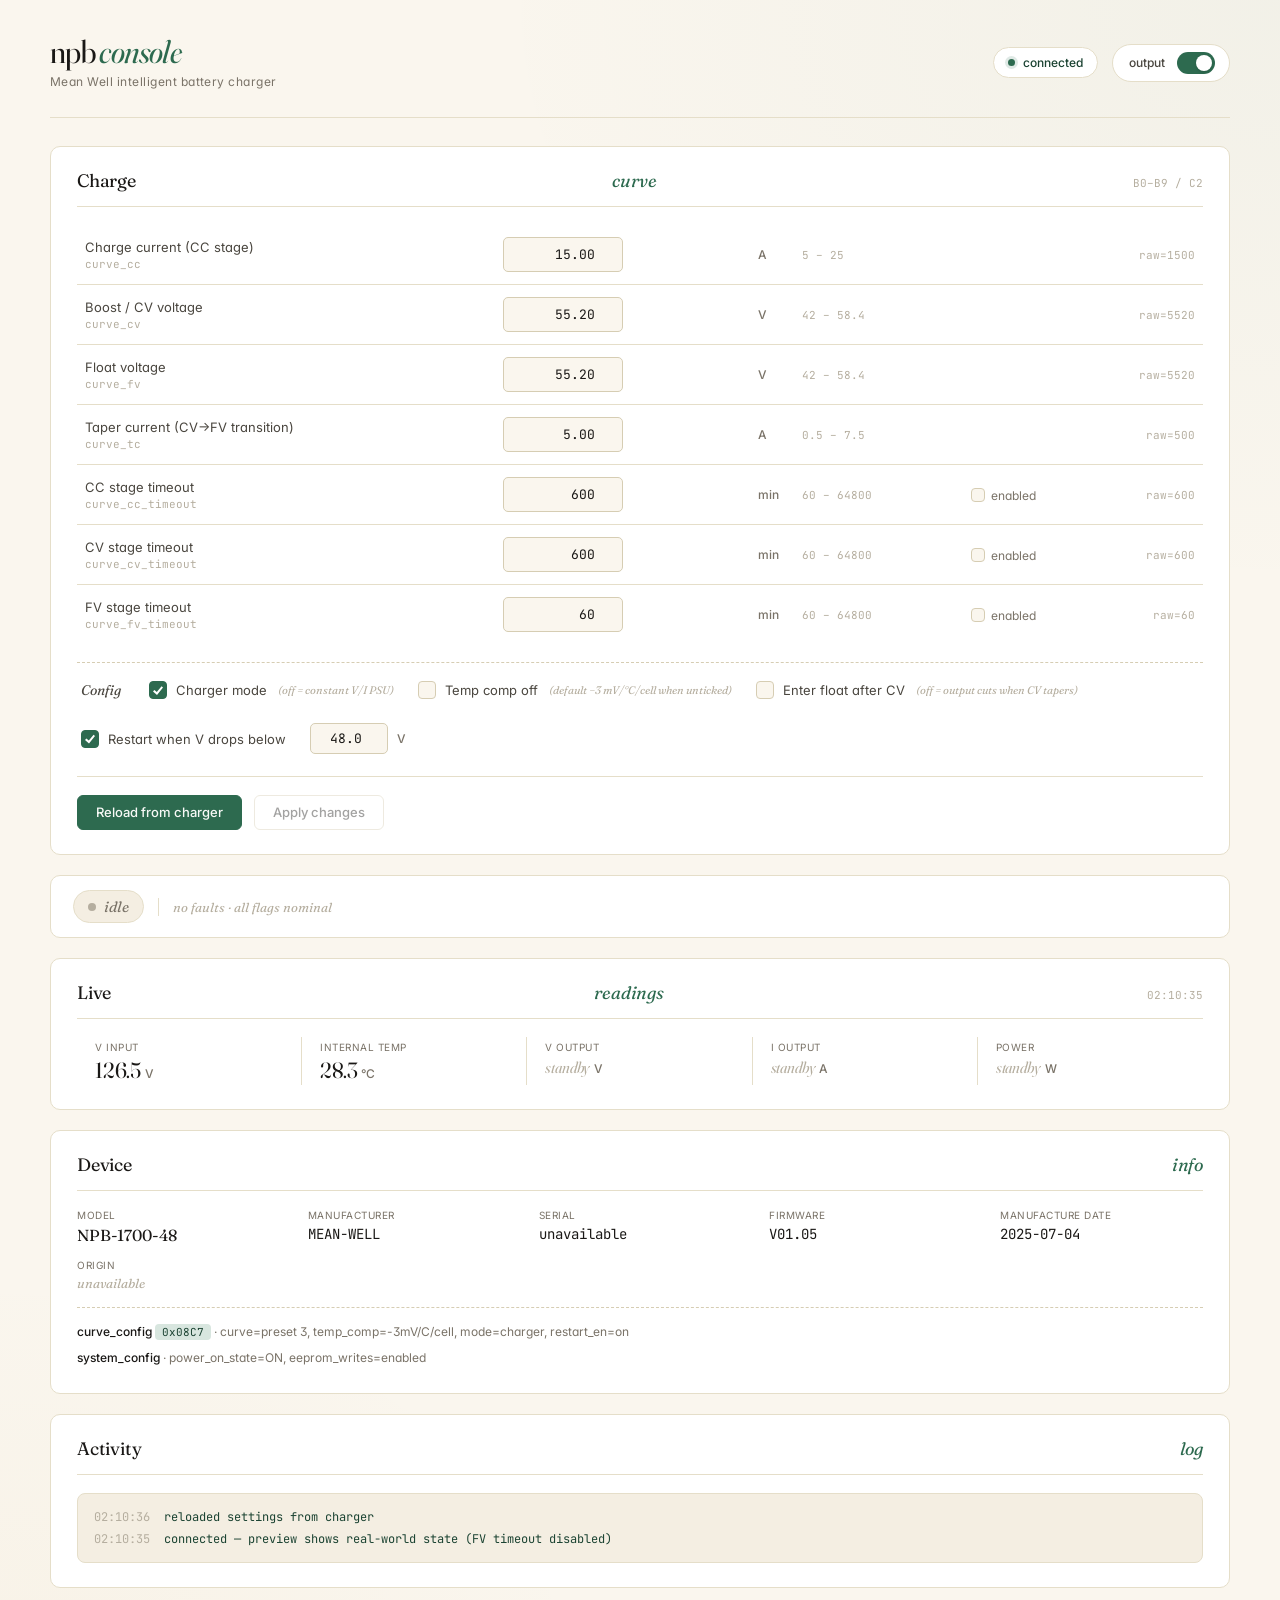
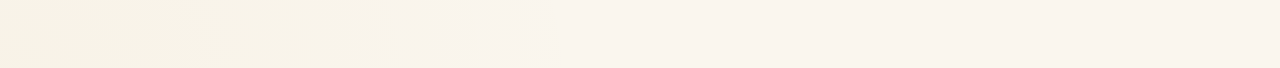
==== commit 988a307c: "Updates and bug fixes" ====
--- a/preview.html
+++ b/preview.html
@@ -286,6 +286,28 @@
     display: inline-flex; align-items: center; gap: 9px;
     cursor: pointer; user-select: none;
     font-size: 13px; color: var(--ink-2);
+  }
+  /* Compact variant for the inline checkboxes in the timeout-row table cells */
+  .check.inline-check {
+    font-size: 12px;
+    color: var(--ink-3);
+    gap: 6px;
+  }
+  .check.inline-check .box {
+    width: 14px; height: 14px;
+    border-width: 1.5px;
+  }
+  .check.inline-check .box::after {
+    width: 8px; height: 8px;
+  }
+  .check.inline-check.unloaded {
+    opacity: 0.35;
+    pointer-events: none;
+  }
+  table.settings .toe-cell {
+    padding-left: 12px;
+    text-align: left;
+    width: 110px;
   }
   .check input { position: absolute; opacity: 0; pointer-events: none; }
   .check .box {
@@ -680,27 +702,37 @@
     curve_cc_timeout:{ code:0xB5, scale:1,    size:2, unit:'min', writable:true,  desc:'CC stage timeout',                  range:[60,64800] },
     curve_cv_timeout:{ code:0xB6, scale:1,    size:2, unit:'min', writable:true,  desc:'CV stage timeout',                  range:[60,64800] },
     curve_fv_timeout:{ code:0xB7, scale:1,    size:2, unit:'min', writable:true,  desc:'FV stage timeout',                  range:[60,64800] },
+    chg_rst_vbat:    { code:0xB9, scale:0.01, size:2, unit:'V',   writable:true,  desc:'Restart-charge battery voltage',    range:[0,58.4] },
+    curve_config:    { code:0xB4, scale:1,    size:2, unit:'',    writable:true,  desc:'Curve config bitfield',             range:null },
   },
   '/api/device_info': {
-    manufacturer:'MEAN-WELL', model:'NPB-1700-48', serial:'DEMO0001',
-    location:'TW', firmware:'V01.05', made:'250114',
-    vin: 230.4, temp: 35.4,
+    manufacturer:'MEAN-WELL', model:'NPB-1700-48', serial:'unavailable',
+    location:null, firmware:'V01.05', made:'250704',
+    vin: 126.5, temp: 28.3,
   },
   '/api/status': {
-    fault_status:  { raw:0, flags:[] },
-    chg_status:    { raw:0, flags:[] },
-    system_status: { raw:2, flags:['DC_OK (DC output normal)'] },
-    curve_config:  { raw:null, decoded:null },
+    fault_status:  { raw:0,      flags:[] },
+    chg_status:    { raw:0,      flags:[] },
+    system_status: { raw:2,      flags:['DC_OK (DC output normal)'] },
+    curve_config:  { raw:0x08C7, decoded:'curve=preset 3, temp_comp=-3mV/C/cell, mode=charger, restart_en=on' },
     system_config: { raw:0x0002, decoded:'power_on_state=ON, eeprom_writes=enabled' },
   },
 };
 const READS = {
-  // Live readings still show normally — those are sensor values, not curve params
-  read_vin:  {raw:2304, value:230.4},
+  read_vin:  {raw:1265, value:126.5},
   read_vout: {raw:0, value:0},
   read_iout: {raw:0, value:0},
-  read_temp: {raw:354, value:35.4},
-  operation: {raw:0, value:0},
+  read_temp: {raw:283, value:28.3},
+  operation: {raw:1, value:1},
+  curve_cc:  {raw:1500, value:15.0},
+  curve_cv:  {raw:5520, value:55.2},
+  curve_fv:  {raw:5520, value:55.2},
+  curve_tc:  {raw:500,  value:5.0},
+  curve_cc_timeout: {raw:600, value:600},
+  curve_cv_timeout: {raw:600, value:600},
+  curve_fv_timeout: {raw:60,  value:60},
+  chg_rst_vbat:     {raw:4800, value:48.0},
+  curve_config:     {raw:0x08C7, value:0x08C7},
 };
 window.fetch = async (url) => {
   if (url.startsWith('/api/read')) {
@@ -713,6 +745,12 @@
   return { ok: false, statusText: 'preview' };
 };
 window.setInterval = () => {};
+window.addEventListener('load', () => {
+  setTimeout(() => {
+    const btn = document.getElementById('reload');
+    if (btn) btn.click();
+  }, 200);
+});
 </script>
 <script>
 // Settings shown in the editable table.  curve_config (0xB4) and chg_rst_vbat
@@ -731,6 +769,9 @@
 const CFG_TCS_MASK = 0x000C;   // bits 2-3: temp comp slope (00=off, 01=-3mV)
 const CFG_CVTSSE   = 0x0020;   // bit 5:   CV completion behavior (0=cut off, 1=float)
 const CFG_CUVE     = 0x0080;   // bit 7:   charger mode
+const CFG_CVTOE    = 0x0100;   // bit 8:   CV timeout enable
+const CFG_CCTOE    = 0x0200;   // bit 9:   CC timeout enable
+const CFG_FVTOE    = 0x0400;   // bit 10:  FV timeout enable
 const CFG_RSTE     = 0x0800;   // bit 11:  restart-on-Vbat enable
 
 let registers = {};
@@ -799,6 +840,15 @@
   }
   return Number(value).toFixed(reg.scale < 1 ? 2 : 0);
 }
+
+// Maps timeout-register name -> the TOE checkbox id that gates it.
+// The checkbox is rendered inline in the timeout row, but it controls
+// the same curve_config bit the bottom config-row used to.
+const TIMEOUT_TOE = {
+  curve_cc_timeout: { id: 'cfg-cctoe', wrapId: 'check-cctoe-wrap', label: 'enabled' },
+  curve_cv_timeout: { id: 'cfg-cvtoe', wrapId: 'check-cvtoe-wrap', label: 'enabled' },
+  curve_fv_timeout: { id: 'cfg-fvtoe', wrapId: 'check-fvtoe-wrap', label: 'enabled' },
+};
 
 function buildSettingsTable() {
   const tbody = document.getElementById('settings');
@@ -815,16 +865,28 @@
     const range = reg.range || [];
     const rangeText = range.length === 2 ? `${range[0]} – ${range[1]}` : '';
     const minMax = (range.length === 2 && !isHex) ? `min="${range[0]}" max="${range[1]}"` : '';
+    // For timeout rows, render the corresponding TOE-enable checkbox inline.
+    const toe = TIMEOUT_TOE[name];
+    const toeCell = toe
+      ? `<td class="toe-cell"><label class="check inline-check unloaded" id="${toe.wrapId}">
+           <input type="checkbox" id="${toe.id}">
+           <span class="box"></span>
+           <span>${toe.label}</span>
+         </label></td>`
+      : `<td class="toe-cell"></td>`;
     row.innerHTML = `
       <td class="desc">${reg.desc}<span class="name">${name}</span></td>
       <td><input type="${inputType}" data-name="${name}" step="${step}" ${minMax}></td>
       <td class="unit-cell">${reg.unit || ''}</td>
       <td class="range-cell">${rangeText}</td>
+      ${toeCell}
       <td class="raw-cell" data-raw="${name}"></td>
     `;
     tbody.appendChild(row);
   }
-  tbody.querySelectorAll('input').forEach(inp => {
+  // Wire input events only on the editable register inputs (those have data-name);
+  // the inline TOE checkboxes are handled separately below.
+  tbody.querySelectorAll('input[data-name]').forEach(inp => {
     inp.addEventListener('input', () => {
       const name = inp.dataset.name;
       const orig = currentValues[name];
@@ -853,6 +915,18 @@
       updateDirtyCount();
     });
   });
+  // Wire the inline TOE checkboxes (cfg-cvtoe / cfg-cctoe / cfg-fvtoe) that
+  // we just rendered into the timeout rows.  Their dirty/build logic uses
+  // the same bitfield code path as the bottom config-row.
+  for (const toe of Object.values(TIMEOUT_TOE)) {
+    const el = document.getElementById(toe.id);
+    if (el) {
+      el.addEventListener('change', () => {
+        refreshConfigRowChangedClasses();
+        updateDirtyCount();
+      });
+    }
+  }
 }
 
 function updateDirtyCount() {
@@ -890,6 +964,9 @@
     tempCompOff:  (raw & CFG_TCS_MASK) === 0,   // ticked = comp disabled
     floatAfterCV: (raw & CFG_CVTSSE) !== 0,
     restartEn:    (raw & CFG_RSTE) !== 0,
+    cvTimeoutEn:  (raw & CFG_CVTOE) !== 0,
+    ccTimeoutEn:  (raw & CFG_CCTOE) !== 0,
+    fvTimeoutEn:  (raw & CFG_FVTOE) !== 0,
   };
 }
 
@@ -899,6 +976,9 @@
     tempCompOff:  document.getElementById('cfg-tempoff').checked,
     floatAfterCV: document.getElementById('cfg-float').checked,
     restartEn:    document.getElementById('cfg-restart').checked,
+    cvTimeoutEn:  document.getElementById('cfg-cvtoe').checked,
+    ccTimeoutEn:  document.getElementById('cfg-cctoe').checked,
+    fvTimeoutEn:  document.getElementById('cfg-fvtoe').checked,
     restartV:     parseFloat(document.getElementById('cfg-restart-v').value),
   };
 }
@@ -909,6 +989,9 @@
   document.getElementById('cfg-tempoff').checked = values.tempCompOff;
   document.getElementById('cfg-float').checked   = values.floatAfterCV;
   document.getElementById('cfg-restart').checked = values.restartEn;
+  document.getElementById('cfg-cvtoe').checked   = values.cvTimeoutEn;
+  document.getElementById('cfg-cctoe').checked   = values.ccTimeoutEn;
+  document.getElementById('cfg-fvtoe').checked   = values.fvTimeoutEn;
   if (typeof values.restartV === 'number') {
     document.getElementById('cfg-restart-v').value = values.restartV.toFixed(1);
   }
@@ -936,6 +1019,12 @@
     .classList.toggle('changed', cur.floatAfterCV !== orig.floatAfterCV);
   document.getElementById('check-restart-wrap')
     .classList.toggle('changed', cur.restartEn !== orig.restartEn);
+  document.getElementById('check-cvtoe-wrap')
+    .classList.toggle('changed', cur.cvTimeoutEn !== orig.cvTimeoutEn);
+  document.getElementById('check-cctoe-wrap')
+    .classList.toggle('changed', cur.ccTimeoutEn !== orig.ccTimeoutEn);
+  document.getElementById('check-fvtoe-wrap')
+    .classList.toggle('changed', cur.fvTimeoutEn !== orig.fvTimeoutEn);
   const vInp = document.getElementById('cfg-restart-v');
   vInp.classList.remove('invalid', 'changed');
   if (cur.restartEn) {
@@ -949,7 +1038,12 @@
 }
 
 function configRowDirtyCount() {
+  // Checkboxes live in two DOM locations: bottom #config-row (charger
+  // mode, temp comp, float-after-CV, restart) and inline in #settings
+  // (the per-stage TOE enables that sit next to each timeout value).
+  // Both contribute to the curve_config write.
   return document.querySelectorAll('#config-row .check.changed').length
+       + document.querySelectorAll('#settings .check.changed').length
        + document.querySelectorAll('#config-row input.num.changed').length;
 }
 function configRowInvalidCount() {
@@ -958,15 +1052,19 @@
 
 function buildCurveConfigWrite() {
   // Compose a new curve_config 16-bit value from the friendly UI, preserving
-  // any bits we don't expose (CUVS, timeout enables, etc.).
+  // any bits we don't expose (CUVS preset selector, undocumented bits, etc.).
   if (currentCurveConfig === null) return null;
   const cur = readConfigRow();
-  const masksWeOwn = CFG_TCS_MASK | CFG_CVTSSE | CFG_CUVE | CFG_RSTE;
+  const masksWeOwn = CFG_TCS_MASK | CFG_CVTSSE | CFG_CUVE
+                   | CFG_CVTOE | CFG_CCTOE | CFG_FVTOE | CFG_RSTE;
   let v = currentCurveConfig & ~masksWeOwn;
   if (cur.chargerMode)  v |= CFG_CUVE;
   // tempCompOff ticked = bits 2-3 = 00; unticked = restore -3mV/C/cell (01)
   if (!cur.tempCompOff) v |= 0x0004;
   if (cur.floatAfterCV) v |= CFG_CVTSSE;
+  if (cur.cvTimeoutEn)  v |= CFG_CVTOE;
+  if (cur.ccTimeoutEn)  v |= CFG_CCTOE;
+  if (cur.fvTimeoutEn)  v |= CFG_FVTOE;
   if (cur.restartEn)    v |= CFG_RSTE;
   return v & 0xFFFF;
 }
@@ -980,7 +1078,10 @@
     cur.chargerMode  !== orig.chargerMode ||
     cur.tempCompOff  !== orig.tempCompOff ||
     cur.floatAfterCV !== orig.floatAfterCV ||
-    cur.restartEn    !== orig.restartEn;
+    cur.restartEn    !== orig.restartEn ||
+    cur.cvTimeoutEn  !== orig.cvTimeoutEn ||
+    cur.ccTimeoutEn  !== orig.ccTimeoutEn ||
+    cur.fvTimeoutEn  !== orig.fvTimeoutEn;
   if (cfgChanged) out.curve_config = buildCurveConfigWrite();
   if (cur.restartEn
       && !Number.isNaN(cur.restartV)
@@ -992,6 +1093,8 @@
 }
 
 // Wire up the five config-row controls
+// Wire up the bottom config-row controls (the inline TOE checkboxes
+// inside the table get their listeners from buildSettingsTable).
 ['cfg-charger', 'cfg-tempoff', 'cfg-float', 'cfg-restart'].forEach(id => {
   document.getElementById(id).addEventListener('change', () => {
     if (id === 'cfg-restart') applyRestartGroupState();
@@ -1086,9 +1189,12 @@
 async function refreshDeviceInfo() {
   try {
     const d = await fetchJSON('/api/device_info');
+    // Some units return literal "000" or empty placeholders for unpopulated
+    // fields; treat those as empty so the UI shows the friendly fallback.
+    const isPlaceholder = v => !v || /^[0\s]+$/.test(String(v));
     const setVal = (id, v, fallback='unavailable') => {
       const el = document.getElementById(id);
-      if (v) {
+      if (!isPlaceholder(v)) {
         el.textContent = v;
         el.classList.remove('empty');
       } else {
@@ -1150,6 +1256,9 @@
       const decoded = decodeCurveConfig(currentCurveConfig);
       paintConfigRow({...decoded, restartV: currentRestartV ?? 48.0});
       document.getElementById('config-row').classList.remove('unloaded');
+      // Inline TOE checkboxes inside the table also become editable
+      document.querySelectorAll('.check.inline-check.unloaded')
+        .forEach(el => el.classList.remove('unloaded'));
     }
     updateDirtyCount();
     log('reloaded settings from charger', 'ok');
@@ -1209,7 +1318,7 @@
   }
 });
 
-log('connected — table empty until you click Reload from charger', 'ok'); loadRegisters().catch(e => log('register load failed: ' + e.message, 'err'));
+log('connected — preview shows real-world state (FV timeout disabled)', 'ok'); loadRegisters().catch(e => log('register load failed: ' + e.message, 'err'));
 refreshDeviceInfo();
 refreshReadings();
 refreshStatus();
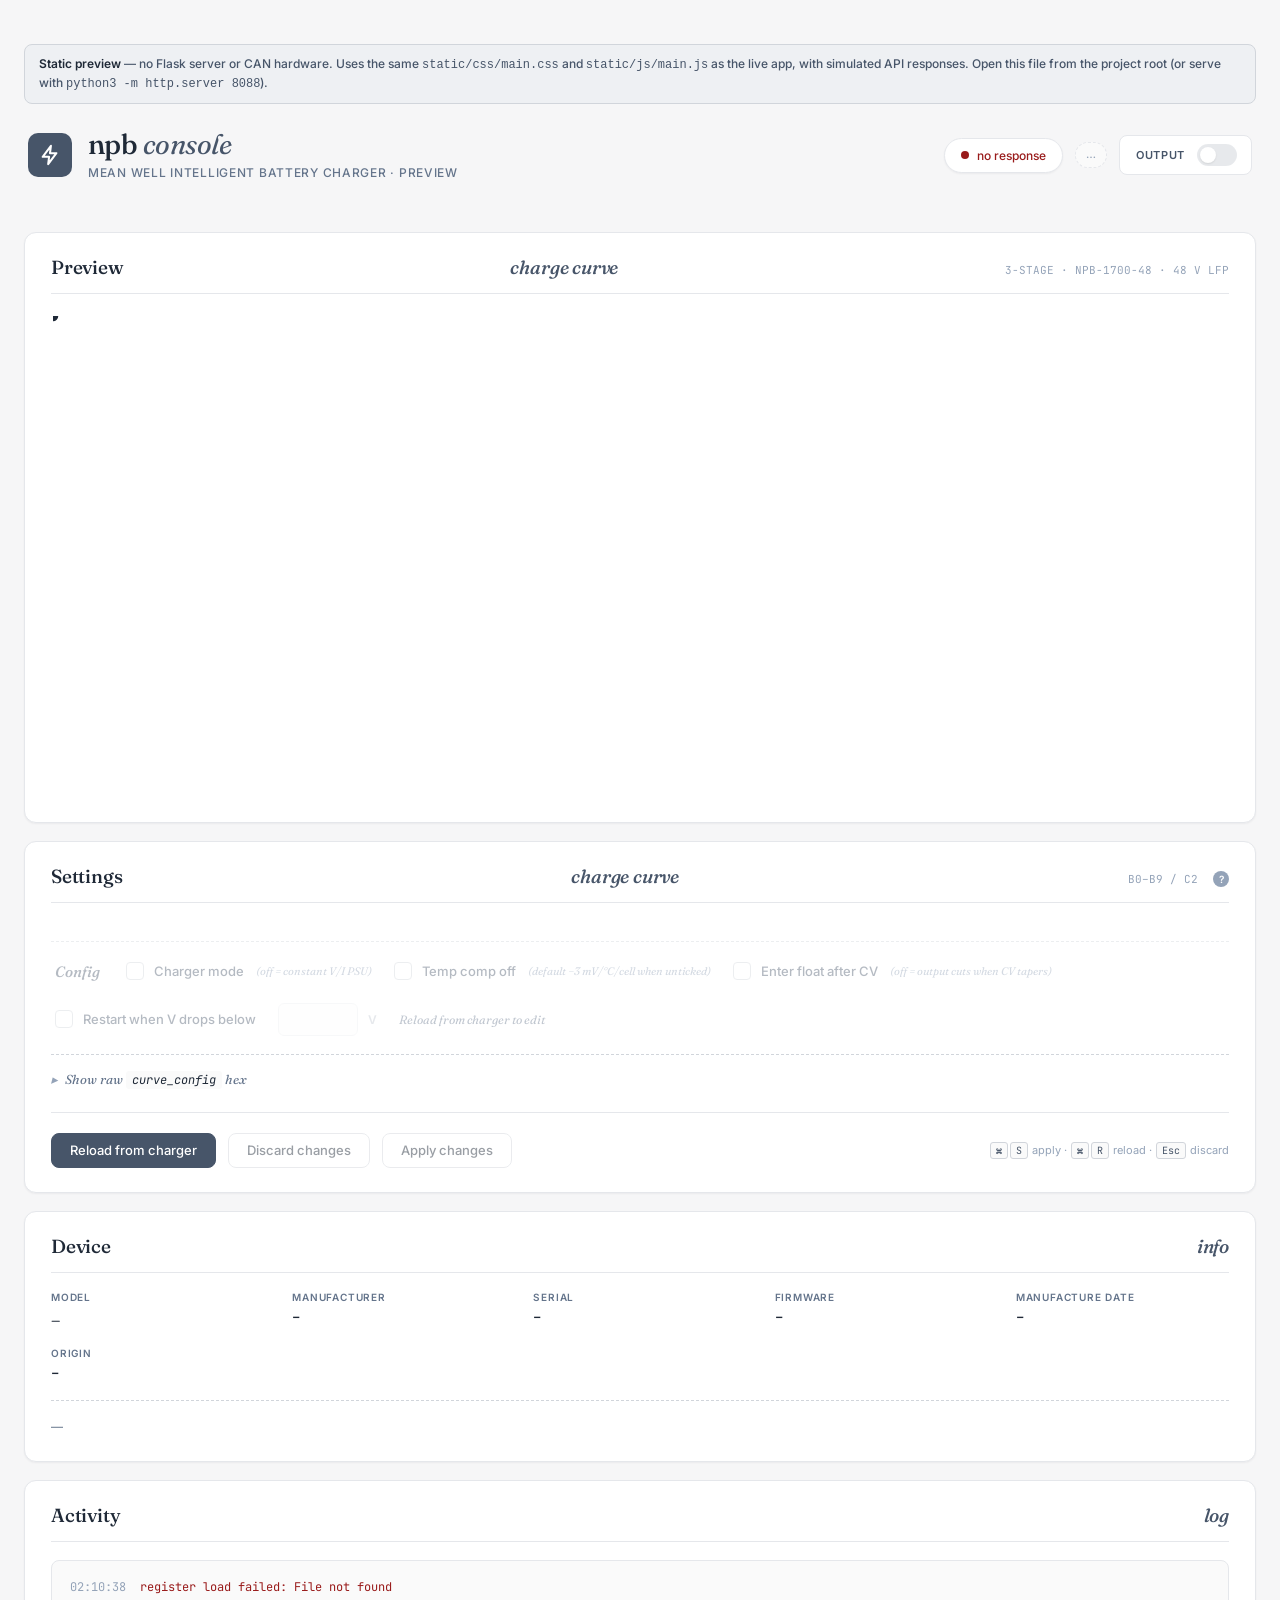
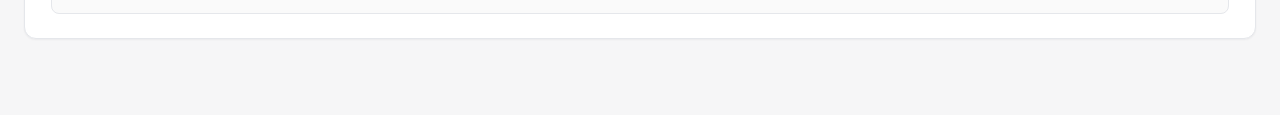
==== commit 608021ba: "Preview.html" ====
--- a/preview.html
+++ b/preview.html
@@ -3,567 +3,57 @@
 <head>
 <meta charset="utf-8">
 <meta name="viewport" content="width=device-width, initial-scale=1">
-<title>NPB charger console</title>
+<title>NPB charger console (preview)</title>
+<link rel="icon" type="image/svg+xml" href="data:image/svg+xml;utf8,<svg xmlns='http://www.w3.org/2000/svg' viewBox='0 0 24 24' fill='none' stroke='%23475569' stroke-width='2.4' stroke-linecap='round' stroke-linejoin='round'><path d='M13 2 L4 14 h7 l-1 8 9-12 h-7 z'/></svg>">
 <link rel="preconnect" href="https://fonts.googleapis.com">
 <link rel="preconnect" href="https://fonts.gstatic.com" crossorigin>
-<link href="https://fonts.googleapis.com/css2?family=Fraunces:opsz,wght@9..144,300;9..144,400;9..144,500;9..144,600&family=Inter:wght@400;500;600&family=JetBrains+Mono:wght@400;500&display=swap" rel="stylesheet">
+<link href="https://fonts.googleapis.com/css2?family=Fraunces:opsz,wght@9..144,300;9..144,400;9..144,500;9..144,600;9..144,700&family=Inter:wght@400;500;600;700&family=JetBrains+Mono:wght@400;500&display=swap" rel="stylesheet">
+<link rel="stylesheet" href="static/css/main.css">
 <style>
-  :root {
-    --paper:       #faf6ee;
-    --paper-2:     #f4eee2;
-    --paper-3:     #ede5d2;
-    --card:        #ffffff;
-    --ink:         #1a1816;
-    --ink-2:       #4a463f;
-    --ink-3:       #7a7368;
-    --ink-4:       #b5ae9f;
-    --line:        #e5dec9;
-    --line-2:      #d6cdb3;
-    --accent:      #2d6a4f;
-    --accent-2:    #1b4332;
-    --accent-soft: #d8e6df;
-    --warn:        #b8861c;
-    --warn-soft:   #f3e7c4;
-    --danger:      #9b3232;
-    --danger-soft: #f1d9d9;
-    --info:        #335c81;
-    --info-soft:   #d8e2ec;
-  }
-  * { box-sizing: border-box; }
-  html, body {
-    margin: 0; padding: 0;
-    background: var(--paper);
-    color: var(--ink);
-    font-family: "Inter", system-ui, sans-serif;
-    font-size: 14px;
-    font-feature-settings: "ss01", "cv11";
-    -webkit-font-smoothing: antialiased;
-  }
-  body {
-    background-image:
-      radial-gradient(ellipse 800px 600px at 100% 0%, rgba(45,106,79,0.04), transparent),
-      radial-gradient(ellipse 600px 400px at 0% 100%, rgba(184,134,28,0.03), transparent);
-    min-height: 100vh;
-    padding: 32px 24px 60px;
-  }
-  .container { max-width: 1180px; margin: 0 auto; }
-
-  /* ---------------- header ---------------- */
-  header {
-    display: grid;
-    grid-template-columns: auto 1fr auto;
-    align-items: center;
-    gap: 32px;
-    padding: 4px 0 28px;
-    margin-bottom: 28px;
-    border-bottom: 1px solid var(--line);
-  }
-  .brand {
-    font-family: "Fraunces", Georgia, serif;
-    font-weight: 400;
-    font-size: 32px;
-    letter-spacing: -0.02em;
-    line-height: 1;
-    font-variation-settings: "opsz" 144;
-    color: var(--ink);
-  }
-  .brand em { font-style: italic; color: var(--accent); font-weight: 400; }
-  .subtitle {
-    font-size: 12px;
-    color: var(--ink-3);
-    letter-spacing: 0.04em;
-    margin-top: 6px;
-  }
-  .header-actions {
-    display: flex; align-items: center; gap: 14px;
-  }
-  .conn {
-    display: inline-flex; align-items: center; gap: 8px;
-    font-size: 12px; font-weight: 500;
-    color: var(--ink-3);
-    padding: 7px 14px;
-    background: var(--card);
-    border: 1px solid var(--line);
-    border-radius: 100px;
-  }
-  .conn .dot {
-    width: 7px; height: 7px; border-radius: 50%;
-    background: var(--ink-4);
-    transition: all 0.2s;
-  }
-  .conn.ok  .dot { background: var(--accent); box-shadow: 0 0 0 3px rgba(45,106,79,0.15); }
-  .conn.err .dot { background: var(--danger); box-shadow: 0 0 0 3px rgba(155,50,50,0.15); }
-  .conn.ok  { color: var(--accent-2); }
-  .conn.err { color: var(--danger); }
-
-  /* ---------------- buttons ---------------- */
-  button {
-    font: 500 13px/1 "Inter", sans-serif;
-    cursor: pointer; padding: 10px 18px;
-    background: var(--card);
-    color: var(--ink);
-    border: 1px solid var(--line-2);
-    border-radius: 6px;
-    transition: all 0.12s;
-  }
-  button:hover:not(:disabled) {
-    background: var(--paper-2);
-    border-color: var(--ink-4);
-  }
-  button:active:not(:disabled) { transform: translateY(1px); }
-  button.primary {
-    background: var(--accent); color: #f7f9f6; border-color: var(--accent);
-  }
-  button.primary:hover:not(:disabled) {
-    background: var(--accent-2); border-color: var(--accent-2);
-  }
-  button:disabled { opacity: 0.4; cursor: not-allowed; }
-
-  /* master switch */
-  .master {
-    display: inline-flex; align-items: center; gap: 12px;
-    padding: 7px 14px 7px 16px;
-    background: var(--card);
-    border: 1px solid var(--line);
-    border-radius: 100px;
-    font-size: 12px; font-weight: 500;
-    color: var(--ink-2);
-  }
-  .master .lbl { user-select: none; }
-  .switch { position: relative; display: inline-block; width: 38px; height: 22px; }
-  .switch input { display: none; }
-  .switch .track {
-    position: absolute; inset: 0; cursor: pointer;
-    background: var(--paper-3);
-    border-radius: 11px;
-    transition: all 0.2s;
-  }
-  .switch .track::after {
-    content: ""; position: absolute; top: 3px; left: 3px;
-    width: 16px; height: 16px; border-radius: 50%;
-    background: white;
-    box-shadow: 0 1px 3px rgba(0,0,0,0.15);
-    transition: all 0.2s;
-  }
-  .switch input:checked + .track { background: var(--accent); }
-  .switch input:checked + .track::after { transform: translateX(16px); }
-  .switch input:disabled + .track { opacity: 0.5; cursor: not-allowed; }
-
-  /* ---------------- panels ---------------- */
-  .panel {
-    background: var(--card);
-    border: 1px solid var(--line);
-    border-radius: 10px;
-    padding: 22px 26px 24px;
-    margin-bottom: 20px;
-  }
-  .panel h2 {
-    font-family: "Fraunces", Georgia, serif;
-    font-weight: 400;
-    font-size: 18px;
-    letter-spacing: -0.01em;
-    color: var(--ink);
-    margin: 0 0 18px;
-    padding-bottom: 14px;
-    border-bottom: 1px solid var(--line);
-    display: flex; justify-content: space-between; align-items: baseline;
-    gap: 12px;
-  }
-  .panel h2 em { color: var(--accent); font-style: italic; }
-  .panel h2 .meta {
-    font-family: "JetBrains Mono", monospace;
-    font-size: 11px;
-    color: var(--ink-4);
-    font-weight: 400;
-    font-style: normal;
-    letter-spacing: 0;
-  }
-
-  /* ---------------- settings table (charge curve, focal point) -------- */
-  table.settings {
-    width: 100%; border-collapse: collapse;
-    font-size: 13px;
-  }
-  table.settings tr { border-bottom: 1px solid var(--line); }
-  table.settings tr:last-child { border-bottom: none; }
-  table.settings td { padding: 12px 8px; vertical-align: middle; }
-  table.settings td.desc {
-    color: var(--ink-2);
-  }
-  table.settings td.desc .name {
-    font-family: "JetBrains Mono", monospace; font-size: 11px;
-    color: var(--ink-4); display: block; margin-top: 2px;
-  }
-  table.settings input {
-    width: 120px; padding: 8px 12px;
-    background: var(--paper);
-    color: var(--ink);
-    border: 1px solid var(--line-2); border-radius: 5px;
-    font-family: "JetBrains Mono", monospace;
-    font-variant-numeric: tabular-nums;
-    text-align: right; font-size: 13px;
-    transition: all 0.12s;
-  }
-  table.settings input:focus {
-    outline: none;
-    border-color: var(--accent);
-    box-shadow: 0 0 0 3px rgba(45,106,79,0.12);
-    background: var(--card);
-  }
-  table.settings input.changed {
-    border-color: var(--warn); color: #6f5012;
-    background: var(--warn-soft);
-  }
-  table.settings input.invalid {
-    border-color: var(--danger); color: var(--danger);
-    background: var(--danger-soft);
-  }
-  table.settings input.skipped {
-    border-color: var(--ink-4); color: var(--ink-3);
-    background: var(--paper-2);
-    border-style: dashed;
-  }
-  table.settings input.skipped::placeholder {
-    color: var(--ink-3);
-    font-style: italic;
-  }
-  table.settings .unit-cell {
-    color: var(--ink-3); padding-left: 10px;
-    font-size: 12px; font-weight: 500;
-    width: 40px;
-  }
-  table.settings .range-cell {
-    color: var(--ink-4);
-    font-family: "JetBrains Mono", monospace; font-size: 11px;
-    padding-left: 14px;
-  }
-  table.settings .raw-cell {
-    color: var(--ink-4);
-    font-family: "JetBrains Mono", monospace; font-size: 11px;
-    text-align: right;
-  }
-
-  .actions {
-    display: flex; align-items: center; gap: 12px;
-    margin-top: 18px; padding-top: 18px;
-    border-top: 1px solid var(--line);
-  }
-  .actions .spacer { flex: 1; }
-  .actions .pending {
-    font-size: 12px; font-weight: 500;
-    color: #6f5012;
-  }
-  .actions .pending.invalid { color: var(--danger); }
-
-  /* ---------------- charge config row (checkboxes + restart V) -------- */
-  .config-row {
-    display: flex; flex-wrap: wrap; align-items: center;
-    gap: 24px;
-    margin-top: 18px; padding: 18px 4px 4px;
-    border-top: 1px dashed var(--line-2);
-    transition: opacity 0.15s;
-  }
-  .config-row.unloaded {
-    opacity: 0.4;
-    pointer-events: none;
-  }
-  .config-row.unloaded::after {
-    content: "Reload from charger to edit";
-    font-family: "Fraunces", Georgia, serif;
-    font-style: italic;
-    font-size: 12px;
-    color: var(--ink-3);
-    pointer-events: auto;
-  }
-  .config-row .row-lbl {
-    font-family: "Fraunces", Georgia, serif;
-    font-style: italic;
-    font-size: 14px;
-    color: var(--ink-2);
-    margin-right: 4px;
-  }
-  .check {
-    display: inline-flex; align-items: center; gap: 9px;
-    cursor: pointer; user-select: none;
-    font-size: 13px; color: var(--ink-2);
-  }
-  /* Compact variant for the inline checkboxes in the timeout-row table cells */
-  .check.inline-check {
-    font-size: 12px;
-    color: var(--ink-3);
-    gap: 6px;
-  }
-  .check.inline-check .box {
-    width: 14px; height: 14px;
-    border-width: 1.5px;
-  }
-  .check.inline-check .box::after {
-    width: 8px; height: 8px;
-  }
-  .check.inline-check.unloaded {
-    opacity: 0.35;
-    pointer-events: none;
-  }
-  table.settings .toe-cell {
-    padding-left: 12px;
-    text-align: left;
-    width: 110px;
-  }
-  .check input { position: absolute; opacity: 0; pointer-events: none; }
-  .check .box {
-    width: 18px; height: 18px; border-radius: 4px;
-    border: 1.5px solid var(--line-2);
-    background: var(--paper);
-    display: inline-flex; align-items: center; justify-content: center;
-    transition: all 0.12s;
-    flex-shrink: 0;
-  }
-  .check .box::after {
-    content: ""; width: 10px; height: 10px;
-    background: transparent;
-    clip-path: polygon(14% 50%, 0% 65%, 40% 100%, 100% 25%, 86% 12%, 38% 70%);
-    transition: background 0.12s;
-  }
-  .check:hover .box { border-color: var(--ink-4); }
-  .check input:checked + .box {
-    background: var(--accent); border-color: var(--accent);
-  }
-  .check input:checked + .box::after { background: white; }
-  .check input:focus-visible + .box {
-    box-shadow: 0 0 0 3px rgba(45,106,79,0.18);
-  }
-  .check.changed .box { border-color: var(--warn); background: var(--warn-soft); }
-  .check.changed input:checked + .box { background: var(--warn); border-color: var(--warn); }
-  .check .hint {
-    color: var(--ink-4); font-size: 11px;
-    font-style: italic; font-family: "Fraunces", serif;
-    margin-left: 2px;
-  }
-  .restart-group {
-    display: inline-flex; align-items: center; gap: 9px;
-    transition: opacity 0.15s;
-  }
-  .restart-group.disabled { opacity: 0.45; }
-  .restart-group input.num {
-    width: 78px; padding: 6px 10px;
-    background: var(--paper);
-    color: var(--ink);
-    border: 1px solid var(--line-2); border-radius: 5px;
-    font-family: "JetBrains Mono", monospace;
-    font-variant-numeric: tabular-nums;
-    text-align: right; font-size: 13px;
-    transition: all 0.12s;
-  }
-  .restart-group input.num:focus {
-    outline: none;
-    border-color: var(--accent);
-    box-shadow: 0 0 0 3px rgba(45,106,79,0.12);
-    background: var(--card);
-  }
-  .restart-group input.num.changed {
-    border-color: var(--warn); color: #6f5012; background: var(--warn-soft);
-  }
-  .restart-group input.num.invalid {
-    border-color: var(--danger); color: var(--danger); background: var(--danger-soft);
-  }
-  .restart-group input.num:disabled {
-    cursor: not-allowed; background: var(--paper-3);
-  }
-  .restart-group .unit {
-    color: var(--ink-3); font-size: 12px; font-weight: 500;
-  }
-
-  /* ---------------- live strip (compact, secondary) ------------------- */
-  .live-strip {
-    display: grid;
-    grid-template-columns: repeat(5, 1fr);
-    gap: 0;
-  }
-  .live-cell {
-    padding: 4px 18px;
-    border-right: 1px solid var(--line);
-  }
-  .live-cell:last-child { border-right: none; }
-  .live-cell .lbl {
-    font-size: 10px;
-    color: var(--ink-3);
-    letter-spacing: 0.05em;
-    text-transform: uppercase;
-    margin-bottom: 6px;
-  }
-  .live-cell .val {
-    font-family: "Fraunces", Georgia, serif;
-    font-weight: 400;
-    font-size: 22px;
-    line-height: 1;
-    color: var(--ink);
-    font-variant-numeric: tabular-nums;
-    letter-spacing: -0.01em;
-    font-variation-settings: "opsz" 144;
-  }
-  .live-cell .val.dim {
-    color: var(--ink-4);
-    font-style: italic;
-    font-size: 16px;
-  }
-  .live-cell .unit {
-    font-family: "Inter", sans-serif;
+  .preview-banner {
     font-size: 12px;
     font-weight: 500;
-    color: var(--ink-3);
-    margin-left: 4px;
+    color: var(--ink-2);
+    background: var(--accent-soft);
+    border: 1px solid var(--line-2);
+    border-radius: 8px;
+    padding: 10px 14px;
+    margin-bottom: 18px;
+    line-height: 1.5;
   }
-  @media (max-width: 720px) {
-    .live-strip { grid-template-columns: repeat(2, 1fr); }
-    .live-cell { border-right: none; border-bottom: 1px solid var(--line); padding: 10px 14px; }
-  }
-
-  /* ---------------- status row (compact chips) ------------------------ */
-  .status-row {
-    display: flex; align-items: center; flex-wrap: wrap;
-    gap: 14px;
-    padding: 14px 22px;
-    background: var(--card);
-    border: 1px solid var(--line);
-    border-radius: 10px;
-    margin-bottom: 20px;
-  }
-  .status-row .stage-pill {
-    display: inline-flex; align-items: center; gap: 8px;
-    padding: 6px 14px;
-    border-radius: 100px;
-    font-family: "Fraunces", Georgia, serif;
-    font-style: italic; font-size: 15px;
-    background: var(--paper-2); color: var(--ink-3);
-    border: 1px solid var(--line);
-  }
-  .status-row .stage-pill::before {
-    content: ""; width: 8px; height: 8px; border-radius: 50%;
-    background: var(--ink-4);
-  }
-  .status-row .stage-pill.idle    { /* keep default */ }
-  .status-row .stage-pill.cc      { background: var(--warn-soft); color: #6f5012; border-color: rgba(184,134,28,0.3); }
-  .status-row .stage-pill.cc::before { background: var(--warn); }
-  .status-row .stage-pill.cv      { background: var(--info-soft); color: var(--info); border-color: rgba(51,92,129,0.3); }
-  .status-row .stage-pill.cv::before { background: var(--info); }
-  .status-row .stage-pill.float,
-  .status-row .stage-pill.full    { background: var(--accent-soft); color: var(--accent-2); border-color: rgba(45,106,79,0.3); }
-  .status-row .stage-pill.float::before,
-  .status-row .stage-pill.full::before { background: var(--accent); }
-  .status-row .stage-pill.fault   { background: var(--danger-soft); color: var(--danger); border-color: rgba(155,50,50,0.3); }
-  .status-row .stage-pill.fault::before { background: var(--danger); }
-  .status-row .sep {
-    width: 1px; height: 18px; background: var(--line);
-  }
-  .status-row .flags {
-    display: flex; flex-wrap: wrap; gap: 6px;
-  }
-  .status-row .flag {
-    padding: 3px 10px; border-radius: 100px;
-    font-family: "JetBrains Mono", monospace;
-    font-size: 11px;
-    background: var(--danger-soft); color: var(--danger);
-  }
-  .status-row .flag.warn { background: var(--warn-soft); color: #6f5012; }
-  .status-row .silent {
-    font-family: "Fraunces", Georgia, serif;
-    font-style: italic;
-    color: var(--ink-4);
-    font-size: 13px;
-  }
-
-  /* ---------------- device info ---------------- */
-  .info-grid {
-    display: grid;
-    grid-template-columns: repeat(auto-fit, minmax(200px, 1fr));
-    gap: 14px 28px;
-  }
-  .info-cell .lbl {
-    font-size: 10px;
-    color: var(--ink-3);
-    letter-spacing: 0.05em;
-    text-transform: uppercase;
-    margin-bottom: 4px;
-  }
-  .info-cell .val {
-    font-family: "JetBrains Mono", monospace;
-    font-size: 14px;
-    color: var(--ink);
-  }
-  .info-cell .val.empty {
-    font-family: "Fraunces", Georgia, serif;
-    font-style: italic;
-    color: var(--ink-4);
-    font-size: 13px;
-  }
-  .info-cell .val.serif {
-    font-family: "Fraunces", Georgia, serif;
-    font-style: normal;
-    font-size: 16px;
-    letter-spacing: -0.01em;
-  }
-
-  .config-summary {
-    margin-top: 16px; padding-top: 14px;
-    border-top: 1px dashed var(--line-2);
-    font-size: 12px;
-    color: var(--ink-3);
-    line-height: 1.7;
-  }
-  .config-summary .key {
-    color: var(--ink); font-weight: 500;
-  }
-  .config-summary code {
-    color: var(--accent-2);
-    background: var(--accent-soft);
-    padding: 1px 7px; border-radius: 4px;
-    font-family: "JetBrains Mono", monospace;
-    font-size: 11px;
-  }
-
-  /* ---------------- log ---------------- */
-  #log {
-    font-family: "JetBrains Mono", monospace; font-size: 12px;
-    background: var(--paper-2);
-    border-radius: 8px;
-    padding: 12px 16px;
-    max-height: 200px; overflow-y: auto;
-    border: 1px solid var(--line);
-  }
-  #log .row {
-    padding: 3px 0; color: var(--ink-2);
-    display: flex; gap: 14px;
-  }
-  #log .row.err { color: var(--danger); }
-  #log .row.ok  { color: var(--accent-2); }
-  #log .row .ts {
-    color: var(--ink-4); flex-shrink: 0;
-    font-variant-numeric: tabular-nums;
-  }
-  #log:empty::before {
-    content: "no activity yet";
-    color: var(--ink-4); font-style: italic;
-    font-family: "Fraunces", Georgia, serif;
-  }
-
-  @keyframes flash {
-    0%   { color: var(--accent); }
-    100% { color: var(--ink); }
-  }
-  .live-cell .val.flash { animation: flash 0.7s ease-out; }
+  .preview-banner strong { color: var(--ink); font-weight: 600; }
 </style>
 </head>
 <body>
 <div class="container">
 
+  <p class="preview-banner" role="note">
+    <strong>Static preview</strong> — no Flask server or CAN hardware.
+    Uses the same <code>static/css/main.css</code> and <code>static/js/main.js</code>
+    as the live app, with simulated API responses. Open this file from the
+    project root (or serve with <code>python3 -m http.server 8088</code>).
+  </p>
+
   <header>
-    <div>
-      <div class="brand">npb <em>console</em></div>
-      <div class="subtitle">Mean Well intelligent battery charger</div>
+    <div class="brand-wrap">
+      <div class="brand-logo" aria-hidden="true">
+        <svg viewBox="0 0 24 24" fill="none" stroke="currentColor" stroke-width="2.2" stroke-linecap="round" stroke-linejoin="round">
+          <path d="M13 2 L4 14 h7 l-1 8 9-12 h-7 z"/>
+        </svg>
+      </div>
+      <div>
+        <div class="brand">npb <em>console</em></div>
+        <div class="subtitle">Mean Well intelligent battery charger · preview</div>
+      </div>
     </div>
     <div></div>
     <div class="header-actions">
-      <span id="conn" class="conn"><span class="dot"></span><span id="conn-text">connecting</span></span>
+      <span id="conn" class="chip conn" title="">
+        <span class="dot"></span>
+        <span id="conn-text">connecting</span>
+        <span id="conn-lat" class="conn-lat"></span>
+      </span>
+      <div class="header-status" id="header-status" aria-label="Charger status"></div>
       <label class="master">
         <span class="lbl">output</span>
         <span class="switch">
@@ -574,9 +64,36 @@
     </div>
   </header>
 
-  <!-- charge curve: focal point -->
-  <div class="panel">
-    <h2>Charge <em>curve</em><span class="meta">B0–B9 / C2</span></h2>
+  <div class="panel">
+    <h2>Preview <em>charge curve</em><span class="meta" id="preview-meta">3-stage · NPB-1700-48 · 48 V LFP</span></h2>
+    <div class="curve-preview" aria-hidden="true">
+      <svg id="curve-svg" viewBox="0 0 780 320" preserveAspectRatio="xMidYMid meet">
+        <g id="curve-stages"></g>
+        <g id="curve-grid"></g>
+        <g id="curve-axis-titles"></g>
+        <path id="curve-i-area" stroke="none"/>
+        <path id="curve-v-area" stroke="none"/>
+        <path id="curve-i" fill="none" stroke-width="2.2"
+              stroke-linecap="round" stroke-linejoin="round"/>
+        <path id="curve-v" fill="none" stroke-width="2.2"
+              stroke-linecap="round" stroke-linejoin="round"/>
+        <g id="curve-annotations"></g>
+        <g id="curve-dot">
+          <circle id="curve-dot-i" r="4.5" stroke="white" stroke-width="2"/>
+          <circle id="curve-dot-v" r="4.5" stroke="white" stroke-width="2"/>
+        </g>
+      </svg>
+    </div>
+  </div>
+
+  <div class="panel">
+    <h2>Settings <em>charge curve</em>
+      <span class="meta">
+        B0–B9 / C2
+        <span class="help-tip" tabindex="0" aria-label="How to use this form"
+              title="Edit a field to mark it as a change.  Empty fields are skipped on Apply — the charger keeps whatever it had.  Click Apply to write all changes in one batch.">?</span>
+      </span>
+    </h2>
     <table class="settings"><tbody id="settings"></tbody></table>
     <div class="config-row unloaded" id="config-row">
       <span class="row-lbl">Config</span>
@@ -608,50 +125,40 @@
         <span class="unit">V</span>
       </span>
     </div>
+    <details class="raw-hex" id="raw-hex">
+      <summary>Show raw <code>curve_config</code> hex</summary>
+      <div class="raw-hex-body">
+        <label>
+          curve_config =
+          <input type="text" id="cfg-raw" autocomplete="off" spellcheck="false">
+        </label>
+        <span class="meta" id="cfg-raw-decoded"></span>
+      </div>
+    </details>
     <div class="actions">
       <button class="primary" id="reload">Reload from charger</button>
+      <button id="discard" disabled>Discard changes</button>
       <button id="apply" disabled>Apply changes</button>
       <span class="spacer"></span>
       <span class="pending" id="dirty-count"></span>
-    </div>
-  </div>
-
-  <!-- compact status row: stage pill + any active warning/fault chips -->
-  <div class="status-row" id="status-row">
-    <span class="stage-pill idle" id="stage-pill">idle</span>
-    <span class="sep"></span>
-    <span class="silent" id="status-msg">no faults · all flags nominal</span>
-    <span class="flags" id="flags-inline"></span>
-  </div>
-
-  <!-- compact live strip: only useful when actually charging -->
-  <div class="panel">
-    <h2>Live <em>readings</em><span class="meta" id="readings-ts">––:––:––</span></h2>
-    <div class="live-strip">
-      <div class="live-cell">
-        <div class="lbl">V input</div>
-        <div><span class="val" id="r-vin">–</span><span class="unit">V</span></div>
-      </div>
-      <div class="live-cell">
-        <div class="lbl">Internal temp</div>
-        <div><span class="val" id="r-temp">–</span><span class="unit">°C</span></div>
-      </div>
-      <div class="live-cell">
-        <div class="lbl">V output</div>
-        <div><span class="val" id="r-vout">–</span><span class="unit">V</span></div>
-      </div>
-      <div class="live-cell">
-        <div class="lbl">I output</div>
-        <div><span class="val" id="r-iout">–</span><span class="unit">A</span></div>
-      </div>
-      <div class="live-cell">
-        <div class="lbl">Power</div>
-        <div><span class="val" id="r-power">–</span><span class="unit">W</span></div>
-      </div>
-    </div>
-  </div>
-
-  <!-- device info: model, serial, firmware -->
+      <span class="kbd-hint" aria-hidden="true">
+        <kbd>⌘</kbd><kbd>S</kbd> apply · <kbd>⌘</kbd><kbd>R</kbd> reload · <kbd>Esc</kbd> discard
+      </span>
+    </div>
+  </div>
+
+  <div class="modal-backdrop" id="diff-modal" role="dialog" aria-modal="true" aria-labelledby="diff-title" hidden>
+    <div class="modal">
+      <h3 id="diff-title">Review changes before applying</h3>
+      <div id="diff-body" class="diff-body"></div>
+      <p class="modal-warn" id="diff-warn"></p>
+      <div class="modal-actions">
+        <button id="diff-cancel">Cancel</button>
+        <button class="primary" id="diff-confirm">Apply now</button>
+      </div>
+    </div>
+  </div>
+
   <div class="panel">
     <h2>Device <em>info</em></h2>
     <div class="info-grid">
@@ -683,7 +190,6 @@
     <div class="config-summary" id="config-summary">––</div>
   </div>
 
-  <!-- activity log -->
   <div class="panel">
     <h2>Activity <em>log</em></h2>
     <div id="log"></div>
@@ -691,642 +197,8 @@
 
 </div>
 
-
-<script>
-const SAMPLES = {
-  '/api/registers': {
-    curve_cc:        { code:0xB0, scale:0.01, size:2, unit:'A',   writable:true,  desc:'Charge current (CC stage)',         range:[5,25] },
-    curve_cv:        { code:0xB1, scale:0.01, size:2, unit:'V',   writable:true,  desc:'Boost / CV voltage',                range:[42,58.4] },
-    curve_fv:        { code:0xB2, scale:0.01, size:2, unit:'V',   writable:true,  desc:'Float voltage',                     range:[42,58.4] },
-    curve_tc:        { code:0xB3, scale:0.01, size:2, unit:'A',   writable:true,  desc:'Taper current (CV->FV transition)', range:[0.5,7.5] },
-    curve_cc_timeout:{ code:0xB5, scale:1,    size:2, unit:'min', writable:true,  desc:'CC stage timeout',                  range:[60,64800] },
-    curve_cv_timeout:{ code:0xB6, scale:1,    size:2, unit:'min', writable:true,  desc:'CV stage timeout',                  range:[60,64800] },
-    curve_fv_timeout:{ code:0xB7, scale:1,    size:2, unit:'min', writable:true,  desc:'FV stage timeout',                  range:[60,64800] },
-    chg_rst_vbat:    { code:0xB9, scale:0.01, size:2, unit:'V',   writable:true,  desc:'Restart-charge battery voltage',    range:[0,58.4] },
-    curve_config:    { code:0xB4, scale:1,    size:2, unit:'',    writable:true,  desc:'Curve config bitfield',             range:null },
-  },
-  '/api/device_info': {
-    manufacturer:'MEAN-WELL', model:'NPB-1700-48', serial:'unavailable',
-    location:null, firmware:'V01.05', made:'250704',
-    vin: 126.5, temp: 28.3,
-  },
-  '/api/status': {
-    fault_status:  { raw:0,      flags:[] },
-    chg_status:    { raw:0,      flags:[] },
-    system_status: { raw:2,      flags:['DC_OK (DC output normal)'] },
-    curve_config:  { raw:0x08C7, decoded:'curve=preset 3, temp_comp=-3mV/C/cell, mode=charger, restart_en=on' },
-    system_config: { raw:0x0002, decoded:'power_on_state=ON, eeprom_writes=enabled' },
-  },
-};
-const READS = {
-  read_vin:  {raw:1265, value:126.5},
-  read_vout: {raw:0, value:0},
-  read_iout: {raw:0, value:0},
-  read_temp: {raw:283, value:28.3},
-  operation: {raw:1, value:1},
-  curve_cc:  {raw:1500, value:15.0},
-  curve_cv:  {raw:5520, value:55.2},
-  curve_fv:  {raw:5520, value:55.2},
-  curve_tc:  {raw:500,  value:5.0},
-  curve_cc_timeout: {raw:600, value:600},
-  curve_cv_timeout: {raw:600, value:600},
-  curve_fv_timeout: {raw:60,  value:60},
-  chg_rst_vbat:     {raw:4800, value:48.0},
-  curve_config:     {raw:0x08C7, value:0x08C7},
-};
-window.fetch = async (url) => {
-  if (url.startsWith('/api/read')) {
-    const m = url.match(/names=([^&]+)/);
-    const out = {};
-    if (m) for (const n of m[1].split(',')) if (READS[n]) out[n] = READS[n];
-    return { ok: true, json: async () => out };
-  }
-  if (url in SAMPLES) return { ok: true, json: async () => SAMPLES[url] };
-  return { ok: false, statusText: 'preview' };
-};
-window.setInterval = () => {};
-window.addEventListener('load', () => {
-  setTimeout(() => {
-    const btn = document.getElementById('reload');
-    if (btn) btn.click();
-  }, 200);
-});
-</script>
-<script>
-// Settings shown in the editable table.  curve_config (0xB4) and chg_rst_vbat
-// (0xB9) are NOT in this list — they're driven by the friendly checkbox/input
-// row underneath the table.
-const SETTING_KEYS = [
-  'curve_cc', 'curve_cv', 'curve_fv', 'curve_tc',
-  'curve_cc_timeout', 'curve_cv_timeout', 'curve_fv_timeout',
-];
-// Always read these two alongside the table values so we can populate
-// the friendly row + preserve unmapped curve_config bits on write.
-const FRIENDLY_KEYS = ['curve_config', 'chg_rst_vbat'];
-
-// CURVE_CONFIG bit masks the friendly UI exposes.  Anything outside these
-// masks is preserved verbatim on write.
-const CFG_TCS_MASK = 0x000C;   // bits 2-3: temp comp slope (00=off, 01=-3mV)
-const CFG_CVTSSE   = 0x0020;   // bit 5:   CV completion behavior (0=cut off, 1=float)
-const CFG_CUVE     = 0x0080;   // bit 7:   charger mode
-const CFG_CVTOE    = 0x0100;   // bit 8:   CV timeout enable
-const CFG_CCTOE    = 0x0200;   // bit 9:   CC timeout enable
-const CFG_FVTOE    = 0x0400;   // bit 10:  FV timeout enable
-const CFG_RSTE     = 0x0800;   // bit 11:  restart-on-Vbat enable
-
-let registers = {};
-let currentValues = {};
-let currentCurveConfig = null;     // raw 16-bit value last seen on the wire
-let currentRestartV    = null;     // last seen chg_rst_vbat in volts
-
-function log(msg, kind) {
-  const row = document.createElement('div');
-  row.className = 'row' + (kind ? ' ' + kind : '');
-  const ts = new Date().toTimeString().slice(0,8);
-  row.innerHTML = `<span class="ts">${ts}</span><span>${msg}</span>`;
-  const lg = document.getElementById('log');
-  lg.insertBefore(row, lg.firstChild);
-  while (lg.children.length > 60) lg.removeChild(lg.lastChild);
-}
-
-function setConn(state, text) {
-  const el = document.getElementById('conn');
-  el.className = 'conn ' + state;
-  document.getElementById('conn-text').textContent = text;
-}
-
-async function fetchJSON(url, opts) {
-  const r = await fetch(url, opts);
-  if (!r.ok) {
-    const err = await r.json().catch(() => ({error: r.statusText}));
-    throw new Error(err.error || r.statusText);
-  }
-  return r.json();
-}
-
-function fmt(v, decimals) {
-  if (v === null || v === undefined) return '–';
-  return Number(v).toFixed(decimals ?? 2);
-}
-
-function flashUpdate(el, newText, dim) {
-  if (el.textContent !== newText) {
-    el.textContent = newText;
-    el.classList.remove('flash');
-    void el.offsetWidth;
-    el.classList.add('flash');
-  }
-  el.classList.toggle('dim', !!dim);
-}
-
-function parseInputValue(text, reg) {
-  const t = text.trim();
-  // Bitfield-style registers (scale=1, no unit) accept hex (0x...) or decimal.
-  // Plain integer registers (scale=1, with unit, e.g. timeouts in min) are decimal.
-  if (reg.scale === 1) {
-    if (!reg.unit && t.toLowerCase().startsWith('0x')) return parseInt(t, 16);
-    return parseInt(t, 10);
-  }
-  return parseFloat(t);
-}
-
-function formatInputValue(value, reg) {
-  if (value === null || value === undefined) return '';
-  if (reg.scale === 1) {
-    // Bitfield (no unit) -> hex, integer (with unit) -> plain decimal
-    return reg.unit
-      ? String(Math.round(Number(value)))
-      : '0x' + Number(value).toString(16).toUpperCase().padStart(4, '0');
-  }
-  return Number(value).toFixed(reg.scale < 1 ? 2 : 0);
-}
-
-// Maps timeout-register name -> the TOE checkbox id that gates it.
-// The checkbox is rendered inline in the timeout row, but it controls
-// the same curve_config bit the bottom config-row used to.
-const TIMEOUT_TOE = {
-  curve_cc_timeout: { id: 'cfg-cctoe', wrapId: 'check-cctoe-wrap', label: 'enabled' },
-  curve_cv_timeout: { id: 'cfg-cvtoe', wrapId: 'check-cvtoe-wrap', label: 'enabled' },
-  curve_fv_timeout: { id: 'cfg-fvtoe', wrapId: 'check-fvtoe-wrap', label: 'enabled' },
-};
-
-function buildSettingsTable() {
-  const tbody = document.getElementById('settings');
-  tbody.innerHTML = '';
-  for (const name of SETTING_KEYS) {
-    const reg = registers[name];
-    if (!reg) continue;
-    const row = document.createElement('tr');
-    // Hex input only for "true" bitfields (scale=1 AND no unit).  Integer
-    // registers like timeouts (scale=1, unit='min') get a normal number input.
-    const isHex = reg.scale === 1 && !reg.unit;
-    const inputType = isHex ? 'text' : 'number';
-    const step = (reg.scale && reg.scale < 1) ? '0.01' : '1';
-    const range = reg.range || [];
-    const rangeText = range.length === 2 ? `${range[0]} – ${range[1]}` : '';
-    const minMax = (range.length === 2 && !isHex) ? `min="${range[0]}" max="${range[1]}"` : '';
-    // For timeout rows, render the corresponding TOE-enable checkbox inline.
-    const toe = TIMEOUT_TOE[name];
-    const toeCell = toe
-      ? `<td class="toe-cell"><label class="check inline-check unloaded" id="${toe.wrapId}">
-           <input type="checkbox" id="${toe.id}">
-           <span class="box"></span>
-           <span>${toe.label}</span>
-         </label></td>`
-      : `<td class="toe-cell"></td>`;
-    row.innerHTML = `
-      <td class="desc">${reg.desc}<span class="name">${name}</span></td>
-      <td><input type="${inputType}" data-name="${name}" step="${step}" ${minMax}></td>
-      <td class="unit-cell">${reg.unit || ''}</td>
-      <td class="range-cell">${rangeText}</td>
-      ${toeCell}
-      <td class="raw-cell" data-raw="${name}"></td>
-    `;
-    tbody.appendChild(row);
-  }
-  // Wire input events only on the editable register inputs (those have data-name);
-  // the inline TOE checkboxes are handled separately below.
-  tbody.querySelectorAll('input[data-name]').forEach(inp => {
-    inp.addEventListener('input', () => {
-      const name = inp.dataset.name;
-      const orig = currentValues[name];
-      const reg = registers[name];
-      // Always start clean
-      inp.classList.remove('invalid', 'changed', 'skipped');
-      // Empty value = skip this register on Apply.  This is intentionally
-      // distinct from typing "0" (which is a real value the firmware
-      // interprets specially for timeouts: 0 = disable).
-      if (inp.value.trim() === '') {
-        inp.classList.add('skipped');
-        inp.title = 'Empty — this register will be skipped on Apply (current charger value preserved)';
-        updateDirtyCount();
-        return;
-      }
-      inp.title = '';
-      let parsed;
-      try { parsed = parseInputValue(inp.value, reg); } catch { parsed = NaN; }
-      if (Number.isNaN(parsed)) {
-        inp.classList.add('invalid');
-      } else if (reg.range && (parsed < reg.range[0] || parsed > reg.range[1])) {
-        inp.classList.add('invalid');
-      } else if (orig === undefined || Math.abs(parsed - orig) > 1e-9) {
-        inp.classList.add('changed');
-      }
-      updateDirtyCount();
-    });
-  });
-  // Wire the inline TOE checkboxes (cfg-cvtoe / cfg-cctoe / cfg-fvtoe) that
-  // we just rendered into the timeout rows.  Their dirty/build logic uses
-  // the same bitfield code path as the bottom config-row.
-  for (const toe of Object.values(TIMEOUT_TOE)) {
-    const el = document.getElementById(toe.id);
-    if (el) {
-      el.addEventListener('change', () => {
-        refreshConfigRowChangedClasses();
-        updateDirtyCount();
-      });
-    }
-  }
-}
-
-function updateDirtyCount() {
-  const tableDirty   = document.querySelectorAll('#settings input.changed').length;
-  const tableBad     = document.querySelectorAll('#settings input.invalid').length;
-  const tableSkipped = document.querySelectorAll('#settings input.skipped').length;
-  const cfgDirty     = configRowDirtyCount();
-  const cfgBad       = configRowInvalidCount();
-  const dirty   = tableDirty + cfgDirty;
-  const invalid = tableBad + cfgBad;
-  const span  = document.getElementById('dirty-count');
-  const apply = document.getElementById('apply');
-  span.classList.toggle('invalid', invalid > 0);
-  if (invalid) {
-    span.textContent = `${invalid} invalid value${invalid===1?'':'s'}`;
-    apply.disabled = true;
-  } else if (dirty || tableSkipped) {
-    const parts = [];
-    if (dirty)        parts.push(`${dirty} change${dirty===1?'':'s'}`);
-    if (tableSkipped) parts.push(`${tableSkipped} skipped`);
-    span.textContent = parts.join(' · ') + ' pending';
-    apply.disabled = !dirty;   // skipped-only = nothing to write, but allow visual review
-  } else {
-    span.textContent = '';
-    apply.disabled = true;
-  }
-}
-
-// ---------- friendly config row (CURVE_CONFIG checkboxes + restart V) ------
-
-function decodeCurveConfig(raw) {
-  // raw is the 16-bit register value last read from the charger
-  return {
-    chargerMode:  (raw & CFG_CUVE) !== 0,
-    tempCompOff:  (raw & CFG_TCS_MASK) === 0,   // ticked = comp disabled
-    floatAfterCV: (raw & CFG_CVTSSE) !== 0,
-    restartEn:    (raw & CFG_RSTE) !== 0,
-    cvTimeoutEn:  (raw & CFG_CVTOE) !== 0,
-    ccTimeoutEn:  (raw & CFG_CCTOE) !== 0,
-    fvTimeoutEn:  (raw & CFG_FVTOE) !== 0,
-  };
-}
-
-function readConfigRow() {
-  return {
-    chargerMode:  document.getElementById('cfg-charger').checked,
-    tempCompOff:  document.getElementById('cfg-tempoff').checked,
-    floatAfterCV: document.getElementById('cfg-float').checked,
-    restartEn:    document.getElementById('cfg-restart').checked,
-    cvTimeoutEn:  document.getElementById('cfg-cvtoe').checked,
-    ccTimeoutEn:  document.getElementById('cfg-cctoe').checked,
-    fvTimeoutEn:  document.getElementById('cfg-fvtoe').checked,
-    restartV:     parseFloat(document.getElementById('cfg-restart-v').value),
-  };
-}
-
-function paintConfigRow(values) {
-  // Apply UI state from a decoded config object (+ optional restartV)
-  document.getElementById('cfg-charger').checked = values.chargerMode;
-  document.getElementById('cfg-tempoff').checked = values.tempCompOff;
-  document.getElementById('cfg-float').checked   = values.floatAfterCV;
-  document.getElementById('cfg-restart').checked = values.restartEn;
-  document.getElementById('cfg-cvtoe').checked   = values.cvTimeoutEn;
-  document.getElementById('cfg-cctoe').checked   = values.ccTimeoutEn;
-  document.getElementById('cfg-fvtoe').checked   = values.fvTimeoutEn;
-  if (typeof values.restartV === 'number') {
-    document.getElementById('cfg-restart-v').value = values.restartV.toFixed(1);
-  }
-  applyRestartGroupState();
-  refreshConfigRowChangedClasses();
-}
-
-function applyRestartGroupState() {
-  const enabled = document.getElementById('cfg-restart').checked;
-  const grp = document.getElementById('restart-group');
-  const inp = document.getElementById('cfg-restart-v');
-  grp.classList.toggle('disabled', !enabled);
-  inp.disabled = !enabled;
-}
-
-function refreshConfigRowChangedClasses() {
-  if (currentCurveConfig === null) return;
-  const orig = decodeCurveConfig(currentCurveConfig);
-  const cur  = readConfigRow();
-  document.getElementById('check-charger-wrap')
-    .classList.toggle('changed', cur.chargerMode !== orig.chargerMode);
-  document.getElementById('check-tcoff-wrap')
-    .classList.toggle('changed', cur.tempCompOff !== orig.tempCompOff);
-  document.getElementById('check-float-wrap')
-    .classList.toggle('changed', cur.floatAfterCV !== orig.floatAfterCV);
-  document.getElementById('check-restart-wrap')
-    .classList.toggle('changed', cur.restartEn !== orig.restartEn);
-  document.getElementById('check-cvtoe-wrap')
-    .classList.toggle('changed', cur.cvTimeoutEn !== orig.cvTimeoutEn);
-  document.getElementById('check-cctoe-wrap')
-    .classList.toggle('changed', cur.ccTimeoutEn !== orig.ccTimeoutEn);
-  document.getElementById('check-fvtoe-wrap')
-    .classList.toggle('changed', cur.fvTimeoutEn !== orig.fvTimeoutEn);
-  const vInp = document.getElementById('cfg-restart-v');
-  vInp.classList.remove('invalid', 'changed');
-  if (cur.restartEn) {
-    if (Number.isNaN(cur.restartV) || cur.restartV < 0 || cur.restartV > 58.4) {
-      vInp.classList.add('invalid');
-    } else if (currentRestartV === null
-               || Math.abs(cur.restartV - currentRestartV) > 1e-6) {
-      vInp.classList.add('changed');
-    }
-  }
-}
-
-function configRowDirtyCount() {
-  // Checkboxes live in two DOM locations: bottom #config-row (charger
-  // mode, temp comp, float-after-CV, restart) and inline in #settings
-  // (the per-stage TOE enables that sit next to each timeout value).
-  // Both contribute to the curve_config write.
-  return document.querySelectorAll('#config-row .check.changed').length
-       + document.querySelectorAll('#settings .check.changed').length
-       + document.querySelectorAll('#config-row input.num.changed').length;
-}
-function configRowInvalidCount() {
-  return document.querySelectorAll('#config-row input.num.invalid').length;
-}
-
-function buildCurveConfigWrite() {
-  // Compose a new curve_config 16-bit value from the friendly UI, preserving
-  // any bits we don't expose (CUVS preset selector, undocumented bits, etc.).
-  if (currentCurveConfig === null) return null;
-  const cur = readConfigRow();
-  const masksWeOwn = CFG_TCS_MASK | CFG_CVTSSE | CFG_CUVE
-                   | CFG_CVTOE | CFG_CCTOE | CFG_FVTOE | CFG_RSTE;
-  let v = currentCurveConfig & ~masksWeOwn;
-  if (cur.chargerMode)  v |= CFG_CUVE;
-  // tempCompOff ticked = bits 2-3 = 00; unticked = restore -3mV/C/cell (01)
-  if (!cur.tempCompOff) v |= 0x0004;
-  if (cur.floatAfterCV) v |= CFG_CVTSSE;
-  if (cur.cvTimeoutEn)  v |= CFG_CVTOE;
-  if (cur.ccTimeoutEn)  v |= CFG_CCTOE;
-  if (cur.fvTimeoutEn)  v |= CFG_FVTOE;
-  if (cur.restartEn)    v |= CFG_RSTE;
-  return v & 0xFFFF;
-}
-
-function gatherConfigRowWrites() {
-  const out = {};
-  if (currentCurveConfig === null) return out;
-  const orig = decodeCurveConfig(currentCurveConfig);
-  const cur  = readConfigRow();
-  const cfgChanged =
-    cur.chargerMode  !== orig.chargerMode ||
-    cur.tempCompOff  !== orig.tempCompOff ||
-    cur.floatAfterCV !== orig.floatAfterCV ||
-    cur.restartEn    !== orig.restartEn ||
-    cur.cvTimeoutEn  !== orig.cvTimeoutEn ||
-    cur.ccTimeoutEn  !== orig.ccTimeoutEn ||
-    cur.fvTimeoutEn  !== orig.fvTimeoutEn;
-  if (cfgChanged) out.curve_config = buildCurveConfigWrite();
-  if (cur.restartEn
-      && !Number.isNaN(cur.restartV)
-      && (currentRestartV === null
-          || Math.abs(cur.restartV - currentRestartV) > 1e-6)) {
-    out.chg_rst_vbat = cur.restartV;
-  }
-  return out;
-}
-
-// Wire up the five config-row controls
-// Wire up the bottom config-row controls (the inline TOE checkboxes
-// inside the table get their listeners from buildSettingsTable).
-['cfg-charger', 'cfg-tempoff', 'cfg-float', 'cfg-restart'].forEach(id => {
-  document.getElementById(id).addEventListener('change', () => {
-    if (id === 'cfg-restart') applyRestartGroupState();
-    refreshConfigRowChangedClasses();
-    updateDirtyCount();
-  });
-});
-document.getElementById('cfg-restart-v').addEventListener('input', () => {
-  refreshConfigRowChangedClasses();
-  updateDirtyCount();
-});
-
-let userToggling = 0;
-
-async function refreshReadings() {
-  try {
-    const data = await fetchJSON('/api/read?names=read_vin,read_vout,read_iout,read_temp,operation');
-    flashUpdate(document.getElementById('r-vin'),  fmt(data.read_vin?.value, 1));
-    flashUpdate(document.getElementById('r-temp'), fmt(data.read_temp?.value, 1));
-    // V_out / I_out / power: only meaningful when actually flowing.
-    // Mark dim and show "—" when output is off OR values are null/zero.
-    const opOn = data.operation?.value === 1;
-    const vout = data.read_vout?.value;
-    const iout = data.read_iout?.value;
-    const flowing = opOn && vout != null && iout != null && (iout > 0.05 || vout > 1);
-    if (flowing) {
-      flashUpdate(document.getElementById('r-vout'),  fmt(vout), false);
-      flashUpdate(document.getElementById('r-iout'),  fmt(iout), false);
-      flashUpdate(document.getElementById('r-power'), fmt(vout * iout, 1), false);
-    } else {
-      flashUpdate(document.getElementById('r-vout'),  'standby', true);
-      flashUpdate(document.getElementById('r-iout'),  'standby', true);
-      flashUpdate(document.getElementById('r-power'), 'standby', true);
-    }
-    document.getElementById('readings-ts').textContent = new Date().toTimeString().slice(0,8);
-    if (data.operation?.value !== null && data.operation?.value !== undefined
-        && Date.now() - userToggling > 2500) {
-      const sw = document.getElementById('onoff');
-      sw.disabled = false;
-      sw.checked = data.operation.value === 1;
-    }
-    setConn('ok', 'connected');
-  } catch (e) {
-    setConn('err', 'no response');
-  }
-}
-
-async function refreshStatus() {
-  try {
-    const s = await fetchJSON('/api/status');
-    const cf = s.chg_status.flags || [];
-    const fl = s.fault_status.flags || [];
-
-    // stage pill
-    let label = 'idle', cls = 'idle';
-    if (fl.length) { label = 'fault'; cls = 'fault'; }
-    else if (cf.some(f => f.startsWith('FULLM'))) { label = 'fully charged'; cls = 'full'; }
-    else if (cf.some(f => f.startsWith('FVM')))   { label = 'float';            cls = 'float'; }
-    else if (cf.some(f => f.startsWith('CVM')))   { label = 'constant voltage'; cls = 'cv'; }
-    else if (cf.some(f => f.startsWith('CCM')))   { label = 'constant current'; cls = 'cc'; }
-    const pill = document.getElementById('stage-pill');
-    pill.textContent = label;
-    pill.className = 'stage-pill ' + cls;
-
-    // inline flag chips
-    const otherFlags = cf.filter(f => !f.match(/^(CCM|CVM|FVM|FULLM)/));
-    const inline = document.getElementById('flags-inline');
-    const msg    = document.getElementById('status-msg');
-    if (fl.length || otherFlags.length) {
-      msg.style.display = 'none';
-      inline.innerHTML =
-        fl.map(f => `<span class="flag">${f}</span>`).join('') +
-        otherFlags.map(f => `<span class="flag warn">${f}</span>`).join('');
-    } else {
-      msg.style.display = '';
-      inline.innerHTML = '';
-    }
-
-    // config summary lives under device info
-    const cs = document.getElementById('config-summary');
-    let html = '';
-    if (s.curve_config.raw !== null) {
-      html += `<div><span class="key">curve_config</span> <code>0x${s.curve_config.raw.toString(16).toUpperCase().padStart(4,'0')}</code> · ${s.curve_config.decoded}</div>`;
-    }
-    if (s.system_config.raw !== null) {
-      html += `<div style="margin-top:6px"><span class="key">system_config</span> · ${s.system_config.decoded}</div>`;
-    }
-    cs.innerHTML = html || '––';
-  } catch (e) { /* silent */ }
-}
-
-async function refreshDeviceInfo() {
-  try {
-    const d = await fetchJSON('/api/device_info');
-    // Some units return literal "000" or empty placeholders for unpopulated
-    // fields; treat those as empty so the UI shows the friendly fallback.
-    const isPlaceholder = v => !v || /^[0\s]+$/.test(String(v));
-    const setVal = (id, v, fallback='unavailable') => {
-      const el = document.getElementById(id);
-      if (!isPlaceholder(v)) {
-        el.textContent = v;
-        el.classList.remove('empty');
-      } else {
-        el.textContent = fallback;
-        el.classList.add('empty');
-      }
-    };
-    setVal('info-model',  d.model);
-    setVal('info-mfr',    d.manufacturer);
-    setVal('info-serial', d.serial);
-    setVal('info-fw',     d.firmware);
-    setVal('info-loc',    d.location);
-    // pretty-print the date if it's a YYMMDD string
-    let dateText = d.made;
-    if (dateText && /^\d{6}$/.test(dateText)) {
-      dateText = `20${dateText.slice(0,2)}-${dateText.slice(2,4)}-${dateText.slice(4,6)}`;
-    }
-    setVal('info-date', dateText);
-  } catch (e) { /* silent — device info isn't critical to UI */ }
-}
-
-async function loadRegisters() {
-  // Just fetch metadata and render empty rows.  The user explicitly clicks
-  // "Reload from charger" to populate values.
-  registers = await fetchJSON('/api/registers');
-  buildSettingsTable();
-}
-
-async function reloadFromCharger() {
-  try {
-    const allKeys = SETTING_KEYS.concat(FRIENDLY_KEYS);
-    const data = await fetchJSON('/api/read?names=' + allKeys.join(','));
-    // table rows
-    for (const name of SETTING_KEYS) {
-      const v = data[name];
-      if (!v || v.value === null) continue;
-      currentValues[name] = v.value;
-      const inp = document.querySelector(`#settings input[data-name="${name}"]`);
-      if (inp) {
-        const formatted = formatInputValue(v.value, registers[name]);
-        inp.value = formatted;
-        // Placeholder shows the current value so if the user clears the
-        // field (= "skip on Apply"), they can see what's being preserved.
-        inp.placeholder = `(skip — ${formatted})`;
-        inp.classList.remove('changed', 'invalid', 'skipped');
-        inp.title = '';
-      }
-      const raw = document.querySelector(`#settings [data-raw="${name}"]`);
-      if (raw) raw.textContent = `raw=${v.raw}`;
-    }
-    // friendly config row
-    if (data.curve_config && data.curve_config.raw !== null) {
-      currentCurveConfig = data.curve_config.raw;
-    }
-    if (data.chg_rst_vbat && data.chg_rst_vbat.value !== null) {
-      currentRestartV = data.chg_rst_vbat.value;
-    }
-    if (currentCurveConfig !== null) {
-      const decoded = decodeCurveConfig(currentCurveConfig);
-      paintConfigRow({...decoded, restartV: currentRestartV ?? 48.0});
-      document.getElementById('config-row').classList.remove('unloaded');
-      // Inline TOE checkboxes inside the table also become editable
-      document.querySelectorAll('.check.inline-check.unloaded')
-        .forEach(el => el.classList.remove('unloaded'));
-    }
-    updateDirtyCount();
-    log('reloaded settings from charger', 'ok');
-  } catch (e) {
-    log('reload failed: ' + e.message, 'err');
-  }
-}
-
-async function applyChanges() {
-  const dirtyTable = document.querySelectorAll('#settings input.changed');
-  const cfgWrites  = gatherConfigRowWrites();
-  if (!dirtyTable.length && !Object.keys(cfgWrites).length) return;
-  const settings = {};
-  for (const inp of dirtyTable) {
-    const name = inp.dataset.name;
-    settings[name] = parseInputValue(inp.value, registers[name]);
-  }
-  Object.assign(settings, cfgWrites);
-  const apply = document.getElementById('apply');
-  apply.disabled = true;
-  try {
-    log('writing: ' + Object.entries(settings).map(([k,v]) => {
-      const reg = registers[k];
-      // Hex log line only for bitfield registers (scale=1, no unit).
-      return reg && reg.scale === 1 && !reg.unit
-        ? `${k}=0x${v.toString(16).toUpperCase().padStart(4,'0')}`
-        : `${k}=${v}`;
-    }).join(', '));
-    await fetchJSON('/api/write', {
-      method: 'POST',
-      headers: {'Content-Type': 'application/json'},
-      body: JSON.stringify({ settings })
-    });
-    log('write OK', 'ok');
-    await reloadFromCharger();
-  } catch (e) {
-    log('write failed: ' + e.message, 'err');
-    apply.disabled = false;
-  }
-}
-
-document.getElementById('apply').addEventListener('click', applyChanges);
-document.getElementById('reload').addEventListener('click', reloadFromCharger);
-
-document.getElementById('onoff').addEventListener('change', async (e) => {
-  const target = e.target.checked;
-  userToggling = Date.now();
-  e.target.disabled = true;
-  try {
-    await fetchJSON(target ? '/api/on' : '/api/off', { method: 'POST' });
-    log('output ' + (target ? 'ON' : 'OFF'), 'ok');
-  } catch (err) {
-    log('toggle failed: ' + err.message, 'err');
-    e.target.checked = !target;
-  } finally {
-    e.target.disabled = false;
-  }
-});
-
-log('connected — preview shows real-world state (FV timeout disabled)', 'ok'); loadRegisters().catch(e => log('register load failed: ' + e.message, 'err'));
-refreshDeviceInfo();
-refreshReadings();
-refreshStatus();
-setInterval(refreshReadings, 2000);
-setInterval(refreshStatus, 5000);
-// Device info doesn't really change; refresh occasionally in case we
-// reconnect to a different unit.
-setInterval(refreshDeviceInfo, 60000);
-</script>
+<script src="static/js/preview-data.js"></script>
+<script src="static/js/preview-mock.js"></script>
+<script src="static/js/main.js"></script>
 </body>
 </html>
--- a/static/css/main.css
+++ b/static/css/main.css
@@ -0,0 +1,867 @@
+  :root {
+    /* Two-tone muted palette: greyscale + one slate accent.
+       Functional warn/danger colours desaturated so they still read as
+       warnings but don't fight with the design. */
+    --bg:          #f6f6f7;   /* page background, very light warm grey */
+    --card:        #ffffff;   /* card / panel surface */
+    --card-soft:   #fafafa;   /* slight tint for inset surfaces */
+
+    --ink:         #1f2937;   /* slate-800, body text */
+    --ink-2:       #475569;   /* slate-600, headings + accent */
+    --ink-3:       #64748b;   /* slate-500, secondary text */
+    --ink-4:       #94a3b8;   /* slate-400, tertiary / disabled */
+    --line:        #e5e7eb;   /* gray-200, hairlines */
+    --line-2:      #d1d5db;   /* gray-300, input borders */
+
+    /* Single accent: slate-600.  Used for the active curve, primary
+       buttons, focus rings, and the brand mark. */
+    --accent:      #475569;
+    --accent-2:    #334155;   /* slate-700, hover state */
+    --accent-soft: #eef0f3;   /* very soft accent tint */
+
+    /* Functional colours — kept for "changed / invalid" UX signalling
+       but pulled toward grey so they don't clash. */
+    --warn:        #a16207;   /* yellow-700, muted amber */
+    --warn-soft:   #fef3c7;
+    --danger:      #991b1b;   /* red-800, deep muted red */
+    --danger-soft: #fee2e2;
+    --good:        #166534;   /* green-800, deep muted green */
+    --good-soft:   #dcfce7;
+
+    --shadow-sm:   0 1px 2px rgba(15, 23, 42, 0.05);
+    --shadow-md:   0 2px 8px rgba(15, 23, 42, 0.06), 0 1px 3px rgba(15, 23, 42, 0.04);
+    --shadow-lg:   0 8px 24px rgba(15, 23, 42, 0.08), 0 2px 6px rgba(15, 23, 42, 0.04);
+  }
+  * { box-sizing: border-box; }
+  html, body {
+    margin: 0; padding: 0;
+    color: var(--ink);
+    font-family: "Inter", system-ui, sans-serif;
+    font-size: 14px;
+    -webkit-font-smoothing: antialiased;
+  }
+  body {
+    min-height: 100vh;
+    padding: 32px 24px 60px;
+    background: var(--bg);
+  }
+  .container { max-width: 1240px; margin: 0 auto; }
+
+  /* ---------------- header ---------------- */
+  header {
+    display: grid;
+    grid-template-columns: auto 1fr auto;
+    align-items: center;
+    gap: 32px;
+    padding: 8px 4px 28px;
+    margin-bottom: 24px;
+  }
+  .brand-wrap { display: flex; align-items: center; gap: 16px; }
+  .brand-logo {
+    width: 44px; height: 44px;
+    border-radius: 10px;
+    background: var(--accent);
+    display: grid; place-items: center;
+    color: white;
+  }
+  .brand-logo svg { width: 22px; height: 22px; }
+  .brand {
+    font-family: "Fraunces", Georgia, serif;
+    font-weight: 500;
+    font-size: 28px;
+    letter-spacing: -0.02em;
+    line-height: 1;
+    color: var(--ink);
+  }
+  .brand em {
+    font-style: italic; font-weight: 400;
+    color: var(--ink-2);
+  }
+  .subtitle {
+    font-size: 12px;
+    color: var(--ink-3);
+    letter-spacing: 0.06em;
+    text-transform: uppercase;
+    margin-top: 7px;
+    font-weight: 500;
+  }
+  .header-actions {
+    display: flex;
+    align-items: center;
+    flex-wrap: wrap;
+    gap: 10px 12px;
+    justify-content: flex-end;
+  }
+  /* Fault / charge-stage / system flags — flat pills, no section title. */
+  .header-status {
+    display: flex;
+    flex-wrap: wrap;
+    align-items: center;
+    gap: 6px;
+    max-width: min(480px, 55vw);
+  }
+  .header-status .pill {
+    display: inline-block;
+    font-size: 11px;
+    font-weight: 600;
+    padding: 5px 10px;
+    border-radius: 100px;
+    background: var(--card-soft);
+    border: 1px solid var(--line);
+    color: var(--ink-2);
+    line-height: 1.2;
+    letter-spacing: 0.02em;
+  }
+  .header-status .pill.stage {
+    background: var(--accent-soft);
+    border-color: var(--accent);
+    color: var(--accent-2);
+  }
+  .header-status .pill.ok {
+    background: var(--good-soft);
+    border-color: var(--good);
+    color: var(--good);
+  }
+  .header-status .pill.bad {
+    background: var(--danger-soft);
+    border-color: var(--danger);
+    color: var(--danger);
+  }
+  .header-status .pill.dim {
+    color: var(--ink-4);
+    border-style: dashed;
+    font-weight: 500;
+  }
+  .chip {
+    display: inline-flex; align-items: center; gap: 8px;
+    font-size: 12px; font-weight: 500;
+    color: var(--ink-2);
+    padding: 9px 16px;
+    background: var(--card);
+    backdrop-filter: blur(20px) saturate(140%);
+    -webkit-backdrop-filter: blur(20px) saturate(140%);
+    border: 1px solid var(--line);
+    border-radius: 100px;
+    box-shadow: var(--shadow-sm);
+  }
+  .conn .dot {
+    width: 8px; height: 8px; border-radius: 50%;
+    background: var(--ink-4);
+    transition: all 0.2s;
+  }
+  .conn.ok  .dot { background: var(--good); }
+  .conn.err .dot { background: var(--danger); }
+  .conn.ok  { color: var(--good); }
+  .conn.err { color: var(--danger); }
+
+  /* ---------------- buttons ---------------- */
+  button {
+    font: 500 13px/1 "Inter", sans-serif;
+    cursor: pointer; padding: 10px 18px;
+    background: var(--card);
+    color: var(--ink);
+    border: 1px solid var(--line-2);
+    border-radius: 8px;
+    transition: border-color 0.15s ease, background 0.15s ease, color 0.15s ease;
+  }
+  button:hover:not(:disabled) {
+    border-color: var(--accent);
+    color: var(--accent);
+  }
+  button.primary {
+    background: var(--accent); color: white; border: 1px solid var(--accent);
+  }
+  button.primary:hover:not(:disabled) {
+    background: var(--accent-2); border-color: var(--accent-2); color: white;
+  }
+  button:disabled { opacity: 0.45; cursor: not-allowed; }
+
+  /* master switch */
+  .master {
+    display: inline-flex; align-items: center; gap: 12px;
+    padding: 8px 14px 8px 16px;
+    background: var(--card);
+    border: 1px solid var(--line);
+    border-radius: 8px;
+    font-size: 11px; font-weight: 600;
+    color: var(--ink-2);
+    text-transform: uppercase;
+    letter-spacing: 0.06em;
+  }
+  .master .lbl { user-select: none; }
+  .switch { position: relative; display: inline-block; width: 40px; height: 22px; }
+  .switch input { display: none; }
+  .switch .track {
+    position: absolute; inset: 0; cursor: pointer;
+    background: var(--line-2);
+    border-radius: 11px;
+    transition: background 0.2s ease;
+  }
+  .switch .track::after {
+    content: ""; position: absolute; top: 3px; left: 3px;
+    width: 16px; height: 16px; border-radius: 50%;
+    background: white;
+    box-shadow: 0 1px 2px rgba(0,0,0,0.2);
+    transition: transform 0.2s ease;
+  }
+  .switch input:checked + .track { background: var(--accent); }
+  .switch input:checked + .track::after { transform: translateX(18px); }
+  .switch input:disabled + .track { opacity: 0.5; cursor: not-allowed; }
+
+  /* ---------------- panels ---------------- */
+  .panel {
+    background: var(--card);
+    border: 1px solid var(--line);
+    border-radius: 12px;
+    padding: 22px 26px 24px;
+    margin-bottom: 18px;
+    box-shadow: var(--shadow-sm);
+  }
+  .panel h2 {
+    font-family: "Fraunces", Georgia, serif;
+    font-weight: 500;
+    font-size: 19px;
+    letter-spacing: -0.01em;
+    color: var(--ink);
+    margin: 0 0 18px;
+    padding-bottom: 14px;
+    border-bottom: 1px solid var(--line);
+    display: flex; justify-content: space-between; align-items: baseline;
+    gap: 12px;
+  }
+  .panel h2 em {
+    font-style: italic;
+    color: var(--ink-2);
+  }
+  .panel h2 .meta {
+    font-family: "JetBrains Mono", monospace;
+    font-size: 11px;
+    color: var(--ink-4);
+    font-weight: 400;
+    font-style: normal;
+    letter-spacing: 0;
+    text-transform: uppercase;
+  }
+  /* ---------------- settings table (charge curve, focal point) -------- */
+  table.settings {
+    width: 100%; border-collapse: collapse;
+    font-size: 13px;
+  }
+  table.settings tr {
+    border-bottom: 1px solid var(--line);
+    transition: background 0.15s;
+  }
+  table.settings tr:last-child { border-bottom: none; }
+  table.settings tr:hover { background: var(--card-soft); }
+  table.settings td { padding: 13px 8px; vertical-align: middle; }
+  table.settings td.desc { color: var(--ink-2); font-weight: 500; }
+  table.settings td.desc .name {
+    font-family: "JetBrains Mono", monospace; font-size: 11px;
+    color: var(--ink-4); display: block; margin-top: 3px;
+    font-weight: 400;
+  }
+  table.settings input {
+    width: 130px; padding: 8px 12px;
+    background: var(--card);
+    color: var(--ink);
+    border: 1px solid var(--line-2); border-radius: 6px;
+    font-family: "JetBrains Mono", monospace;
+    font-variant-numeric: tabular-nums;
+    text-align: right; font-size: 13px;
+    transition: border-color 0.15s, box-shadow 0.15s;
+  }
+  table.settings input:focus {
+    outline: none;
+    border-color: var(--accent);
+    box-shadow: 0 0 0 3px var(--accent-soft);
+  }
+  table.settings input.changed {
+    border-color: var(--warn); color: var(--warn);
+    background: var(--warn-soft);
+  }
+  table.settings input.invalid {
+    border-color: var(--danger); color: var(--danger);
+    background: var(--danger-soft);
+  }
+  table.settings input.skipped {
+    border-color: var(--line-2); color: var(--ink-4);
+    background: var(--card-soft);
+    border-style: dashed;
+  }
+  table.settings input.skipped::placeholder {
+    color: var(--ink-3);
+    font-style: italic;
+  }
+  table.settings .unit-cell {
+    color: var(--ink-3); padding-left: 10px;
+    font-size: 12px; font-weight: 600;
+    width: 40px;
+  }
+  table.settings .range-cell {
+    color: var(--ink-4);
+    font-family: "JetBrains Mono", monospace; font-size: 11px;
+    padding-left: 14px;
+  }
+  table.settings .raw-cell {
+    color: var(--ink-4);
+    font-family: "JetBrains Mono", monospace; font-size: 11px;
+    text-align: right;
+  }
+
+  .actions {
+    display: flex; align-items: center; gap: 12px;
+    margin-top: 20px; padding-top: 20px;
+    border-top: 1px solid var(--line);
+  }
+  .actions .spacer { flex: 1; }
+  .actions .pending {
+    font-size: 12px; font-weight: 600;
+    color: var(--warn);
+    padding: 5px 11px;
+    background: var(--warn-soft);
+    border: 1px solid var(--warn);
+    border-radius: 100px;
+  }
+  .actions .pending.invalid { color: var(--danger); background: var(--danger-soft); border-color: var(--danger); }
+  .actions .pending:empty { display: none; }
+
+  /* ---------------- charge config row (checkboxes + restart V) -------- */
+  .config-row {
+    display: flex; flex-wrap: wrap; align-items: center;
+    gap: 22px;
+    margin-top: 20px; padding: 20px 4px 4px;
+    border-top: 1px dashed var(--line-2);
+    transition: opacity 0.2s;
+  }
+  .config-row.unloaded {
+    opacity: 0.4;
+    pointer-events: none;
+  }
+  .config-row.unloaded::after {
+    content: "Reload from charger to edit";
+    font-family: "Fraunces", Georgia, serif;
+    font-style: italic;
+    font-size: 12px;
+    color: var(--ink-3);
+    pointer-events: auto;
+  }
+  .config-row .row-lbl {
+    font-family: "Fraunces", Georgia, serif;
+    font-style: italic;
+    font-weight: 500;
+    font-size: 15px;
+    color: var(--ink-2);
+    margin-right: 4px;
+  }
+  .check {
+    display: inline-flex; align-items: center; gap: 10px;
+    cursor: pointer; user-select: none;
+    font-size: 13px; color: var(--ink-2);
+    font-weight: 500;
+  }
+  .check.inline-check {
+    font-size: 12px;
+    color: var(--ink-3);
+    gap: 6px;
+    font-weight: 400;
+  }
+  .check.inline-check .box {
+    width: 15px; height: 15px;
+    border-width: 1.5px;
+  }
+  .check.inline-check .box::after {
+    width: 9px; height: 9px;
+  }
+  .check.inline-check.unloaded {
+    opacity: 0.35;
+    pointer-events: none;
+  }
+  table.settings .toe-cell {
+    padding-left: 12px;
+    text-align: left;
+    width: 110px;
+  }
+  .check input { position: absolute; opacity: 0; pointer-events: none; }
+  .check .box {
+    width: 18px; height: 18px; border-radius: 4px;
+    border: 1.5px solid var(--line-2);
+    background: var(--card);
+    display: inline-flex; align-items: center; justify-content: center;
+    transition: background 0.15s ease, border-color 0.15s ease;
+    flex-shrink: 0;
+  }
+  .check .box::after {
+    content: ""; width: 10px; height: 10px;
+    background: transparent;
+    clip-path: polygon(14% 50%, 0% 65%, 40% 100%, 100% 25%, 86% 12%, 38% 70%);
+    transition: background 0.15s;
+  }
+  .check:hover .box { border-color: var(--accent); }
+  .check input:checked + .box {
+    background: var(--accent); border-color: var(--accent);
+  }
+  .check input:checked + .box::after { background: white; }
+  .check input:focus-visible + .box {
+    box-shadow: 0 0 0 3px var(--accent-soft);
+  }
+  .check.changed .box { border-color: var(--warn); background: var(--warn-soft); }
+  .check.changed input:checked + .box { background: var(--warn); border-color: var(--warn); }
+  .check .hint {
+    color: var(--ink-4); font-size: 11px;
+    font-style: italic; font-family: "Fraunces", serif;
+    margin-left: 2px;
+    font-weight: 400;
+  }
+  .restart-group {
+    display: inline-flex; align-items: center; gap: 10px;
+    transition: opacity 0.2s;
+  }
+  .restart-group.disabled { opacity: 0.4; }
+  .restart-group input.num {
+    width: 80px; padding: 7px 12px;
+    background: var(--card);
+    color: var(--ink);
+    border: 1px solid var(--line-2); border-radius: 6px;
+    font-family: "JetBrains Mono", monospace;
+    font-variant-numeric: tabular-nums;
+    text-align: right; font-size: 13px;
+    transition: border-color 0.15s, box-shadow 0.15s;
+  }
+  .restart-group input.num:focus {
+    outline: none;
+    border-color: var(--accent);
+    box-shadow: 0 0 0 3px var(--accent-soft);
+  }
+  .restart-group input.num.changed {
+    border-color: var(--warn); color: var(--warn); background: var(--warn-soft);
+  }
+  .restart-group input.num.invalid {
+    border-color: var(--danger); color: var(--danger); background: var(--danger-soft);
+  }
+  .restart-group input.num:disabled {
+    cursor: not-allowed; background: var(--card-soft);
+  }
+  .restart-group .unit {
+    color: var(--ink-3); font-size: 12px; font-weight: 600;
+  }
+
+  /* ---------------- charge curve preview ---------------------------- */
+  .curve-preview {
+    width: 100%;
+    padding: 4px 2px 0;
+  }
+  .curve-preview svg {
+    width: 100%; height: auto;
+    display: block;
+    font-family: "Inter", sans-serif;
+  }
+  /* Curve palette: voltage = ink (dark slate), current = accent.
+     Stage backdrops are alternating warm-grey shades so the eye can still
+     tell the three regions apart without colour overload. */
+  .curve-preview .stage-bg {
+    transition: fill 0.3s ease;
+  }
+  .curve-preview .stage-bg.cc { fill: #f3f4f6; }   /* gray-100  */
+  .curve-preview .stage-bg.cv { fill: #ffffff; }
+  .curve-preview .stage-bg.fv { fill: #f3f4f6; }
+  .curve-preview .stage-bg.active.cc,
+  .curve-preview .stage-bg.active.cv,
+  .curve-preview .stage-bg.active.fv { fill: var(--accent-soft); }
+
+  .curve-preview .stage-divider {
+    stroke: var(--line-2);
+    stroke-width: 1;
+    stroke-dasharray: 3 3;
+  }
+  .curve-preview .stage-label {
+    font-family: "Fraunces", Georgia, serif;
+    font-style: italic;
+    font-size: 14px;
+    font-weight: 500;
+    fill: var(--ink-2);
+  }
+  .curve-preview .stage-sub {
+    font-size: 10px;
+    fill: var(--ink-3);
+    letter-spacing: 0.06em;
+    text-transform: uppercase;
+    font-weight: 600;
+  }
+  .curve-preview .axis-tick {
+    font-size: 10px;
+    fill: var(--ink-3);
+    font-family: "JetBrains Mono", monospace;
+  }
+  .curve-preview .axis-title {
+    font-family: "Fraunces", Georgia, serif;
+    font-style: italic;
+    font-size: 13px;
+    font-weight: 500;
+  }
+  .curve-preview .axis-title.v { fill: var(--ink); }       /* voltage axis */
+  .curve-preview .axis-title.i { fill: var(--accent); }    /* current axis */
+  .curve-preview .grid-line {
+    stroke: var(--line);
+    stroke-width: 1;
+  }
+  .curve-preview .annotation-leader {
+    stroke: var(--ink-4);
+    stroke-width: 1;
+    stroke-dasharray: 2 2;
+    fill: none;
+  }
+  .curve-preview .annotation-pill {
+    fill: white;
+    stroke-width: 1.5;
+  }
+  .curve-preview .annotation-pill.i { stroke: var(--accent); }
+  .curve-preview .annotation-pill.v { stroke: var(--ink); }
+  .curve-preview .annotation-text {
+    font-family: "JetBrains Mono", monospace;
+    font-size: 11px;
+    font-weight: 500;
+    fill: var(--ink);
+  }
+  .curve-preview .annotation-text .name {
+    fill: var(--ink-3);
+    font-size: 9px;
+  }
+  /* Curve paths -- solid colours, no gradients.  Voltage is the dark
+     "ink" curve, current is the accent. */
+  .curve-preview path#curve-v { stroke: var(--ink); }
+  .curve-preview path#curve-i { stroke: var(--accent); }
+  .curve-preview path#curve-v-area { fill: var(--ink); fill-opacity: 0.06; }
+  .curve-preview path#curve-i-area { fill: var(--accent); fill-opacity: 0.07; }
+  #curve-dot-i { fill: var(--accent); }
+  #curve-dot-v { fill: var(--ink); }
+  .curve-preview path#curve-i,
+  .curve-preview path#curve-v {
+    transition: d 0.4s cubic-bezier(0.4, 0, 0.2, 1);
+  }
+
+  /* ---------------- device info ---------------- */
+  .info-grid {
+    display: grid;
+    grid-template-columns: repeat(auto-fit, minmax(190px, 1fr));
+    gap: 16px 28px;
+  }
+  .info-cell .lbl {
+    font-size: 10px;
+    color: var(--ink-3);
+    letter-spacing: 0.08em;
+    text-transform: uppercase;
+    margin-bottom: 5px;
+    font-weight: 600;
+  }
+  .info-cell .val {
+    font-family: "JetBrains Mono", monospace;
+    font-size: 14px;
+    color: var(--ink);
+    font-weight: 500;
+  }
+  .info-cell .val.empty {
+    font-family: "Fraunces", Georgia, serif;
+    font-style: italic;
+    color: var(--ink-4);
+    font-size: 13px;
+    font-weight: 400;
+  }
+  .info-cell .val.serif {
+    font-family: "Fraunces", Georgia, serif;
+    font-style: normal;
+    font-size: 18px;
+    font-weight: 500;
+    letter-spacing: -0.015em;
+  }
+
+  .config-summary {
+    margin-top: 18px; padding-top: 16px;
+    border-top: 1px dashed var(--line-2);
+    font-size: 12px;
+    color: var(--ink-3);
+    line-height: 1.7;
+  }
+  .config-summary .key {
+    color: var(--ink); font-weight: 600;
+  }
+  .config-summary code {
+    color: var(--accent-2);
+    background: var(--accent-soft);
+    padding: 2px 8px; border-radius: 4px;
+    font-family: "JetBrains Mono", monospace;
+    font-size: 11px;
+    font-weight: 500;
+  }
+
+  /* ---------------- log ---------------- */
+  #log {
+    font-family: "JetBrains Mono", monospace; font-size: 12px;
+    background: var(--card-soft);
+    border-radius: 8px;
+    padding: 14px 18px;
+    max-height: 220px; overflow-y: auto;
+    border: 1px solid var(--line);
+  }
+  #log .row {
+    padding: 4px 0; color: var(--ink-2);
+    display: flex; gap: 14px;
+  }
+  #log .row.err { color: var(--danger); }
+  #log .row.ok  { color: var(--good); }
+  #log .row.warn { color: var(--warn); }
+  #log .row .ts {
+    color: var(--ink-4); flex-shrink: 0;
+    font-variant-numeric: tabular-nums;
+  }
+  #log:empty::before {
+    content: "no activity yet";
+    color: var(--ink-4); font-style: italic;
+    font-family: "Fraunces", Georgia, serif;
+  }
+
+  /* ---------------- connection chip latency ---------------- */
+  .conn-lat {
+    font-family: "JetBrains Mono", monospace;
+    font-size: 11px;
+    color: var(--ink-4);
+    margin-left: 2px;
+  }
+  .conn-lat:empty { display: none; }
+
+  /* ---------------- help "?" tip ---------------- */
+  .help-tip {
+    display: inline-grid; place-items: center;
+    width: 16px; height: 16px;
+    border-radius: 50%;
+    background: var(--ink-4); color: white;
+    font-family: "Inter", sans-serif;
+    font-size: 10px; font-weight: 600;
+    cursor: help;
+    margin-left: 8px;
+    transition: background 0.15s;
+  }
+  .help-tip:hover, .help-tip:focus { background: var(--accent); outline: none; }
+
+  /* ---------------- raw curve_config hex (power-user details) ---------- */
+  details.raw-hex {
+    margin-top: 14px;
+    border-top: 1px dashed var(--line-2);
+    padding-top: 12px;
+  }
+  details.raw-hex summary {
+    font-family: "Fraunces", Georgia, serif;
+    font-style: italic;
+    font-size: 13px;
+    color: var(--ink-3);
+    cursor: pointer;
+    user-select: none;
+    list-style: none;
+    padding: 4px 0;
+  }
+  details.raw-hex summary::-webkit-details-marker { display: none; }
+  details.raw-hex summary::before {
+    content: "▸";
+    display: inline-block;
+    width: 14px;
+    color: var(--ink-4);
+    transition: transform 0.15s;
+  }
+  details.raw-hex[open] summary::before { transform: rotate(90deg); }
+  details.raw-hex code {
+    font-family: "JetBrains Mono", monospace; font-size: 12px;
+    color: var(--ink);
+    background: var(--card-soft);
+    padding: 1px 6px; border-radius: 3px;
+  }
+  .raw-hex-body {
+    display: flex; align-items: baseline; gap: 14px;
+    flex-wrap: wrap;
+    padding: 10px 0 4px 14px;
+  }
+  .raw-hex-body label {
+    font-size: 12px; color: var(--ink-3);
+    font-family: "Fraunces", Georgia, serif; font-style: italic;
+  }
+  .raw-hex-body input {
+    width: 96px; padding: 6px 10px;
+    background: var(--card);
+    color: var(--ink);
+    border: 1px solid var(--line-2); border-radius: 6px;
+    font-family: "JetBrains Mono", monospace;
+    font-variant-numeric: tabular-nums;
+    text-align: right; font-size: 13px;
+  }
+  .raw-hex-body input:focus {
+    outline: none;
+    border-color: var(--accent);
+    box-shadow: 0 0 0 3px var(--accent-soft);
+  }
+  .raw-hex-body input.changed {
+    border-color: var(--warn); color: var(--warn); background: var(--warn-soft);
+  }
+  .raw-hex-body input.invalid {
+    border-color: var(--danger); color: var(--danger); background: var(--danger-soft);
+  }
+  .raw-hex-body .meta {
+    font-family: "JetBrains Mono", monospace;
+    font-size: 11px;
+    color: var(--ink-3);
+    flex: 1;
+    min-width: 200px;
+  }
+
+  /* ---------------- keyboard shortcut hints ---------------- */
+  .kbd-hint {
+    font-size: 11px;
+    color: var(--ink-4);
+    margin-left: 12px;
+  }
+  .kbd-hint kbd {
+    display: inline-block;
+    font-family: "JetBrains Mono", monospace;
+    font-size: 10px;
+    padding: 1px 5px;
+    background: var(--card-soft);
+    border: 1px solid var(--line-2);
+    border-radius: 3px;
+    color: var(--ink-2);
+    margin: 0 1px;
+  }
+  @media (max-width: 720px) {
+    .kbd-hint { display: none; }
+  }
+
+  /* ---------------- writing\u2026 spinner on the Apply button -------- */
+  button.writing {
+    color: transparent !important;
+    position: relative;
+    pointer-events: none;
+  }
+  button.writing::after {
+    content: "";
+    position: absolute; inset: 0;
+    margin: auto;
+    width: 14px; height: 14px;
+    border: 2px solid rgba(255,255,255,0.35);
+    border-top-color: white;
+    border-radius: 50%;
+    animation: spin 0.8s linear infinite;
+  }
+  button.writing:not(.primary)::after {
+    border-color: rgba(71,85,105,0.25);
+    border-top-color: var(--accent);
+  }
+  @keyframes spin { to { transform: rotate(360deg); } }
+
+  /* ---------------- diff-preview modal ---------------- */
+  .modal-backdrop {
+    position: fixed; inset: 0;
+    background: rgba(15, 23, 42, 0.45);
+    display: grid; place-items: center;
+    z-index: 50;
+    padding: 24px;
+    backdrop-filter: blur(2px);
+    -webkit-backdrop-filter: blur(2px);
+  }
+  .modal-backdrop[hidden] { display: none; }
+  .modal {
+    background: var(--card);
+    border-radius: 12px;
+    border: 1px solid var(--line);
+    box-shadow: var(--shadow-lg);
+    max-width: 560px;
+    width: 100%;
+    max-height: 80vh;
+    overflow-y: auto;
+    padding: 26px 30px 22px;
+  }
+  .modal h3 {
+    font-family: "Fraunces", Georgia, serif;
+    font-weight: 500;
+    font-size: 20px;
+    letter-spacing: -0.01em;
+    margin: 0 0 16px;
+    color: var(--ink);
+  }
+  .diff-body {
+    border: 1px solid var(--line);
+    border-radius: 6px;
+    background: var(--card-soft);
+    padding: 4px 14px;
+    margin-bottom: 14px;
+  }
+  .diff-row {
+    display: grid;
+    grid-template-columns: 1fr auto;
+    align-items: baseline;
+    padding: 8px 0;
+    gap: 16px;
+    border-bottom: 1px solid var(--line);
+    font-size: 13px;
+  }
+  .diff-row:last-child { border-bottom: none; }
+  .diff-row .label { color: var(--ink-2); font-weight: 500; }
+  .diff-row .label .name {
+    display: block;
+    font-family: "JetBrains Mono", monospace;
+    font-size: 10px;
+    color: var(--ink-4);
+    margin-top: 2px;
+    font-weight: 400;
+  }
+  .diff-row .val {
+    font-family: "JetBrains Mono", monospace;
+    font-variant-numeric: tabular-nums;
+    font-size: 13px;
+    color: var(--ink);
+    white-space: nowrap;
+  }
+  .diff-row .val .old { color: var(--ink-4); text-decoration: line-through; }
+  .diff-row .val .arrow { color: var(--ink-4); margin: 0 6px; }
+  .diff-row .val .new { color: var(--accent-2); font-weight: 600; }
+  .modal-warn {
+    margin: 0 0 14px;
+    padding: 10px 14px;
+    background: var(--warn-soft);
+    border: 1px solid var(--warn);
+    border-radius: 6px;
+    color: var(--warn);
+    font-size: 12px;
+    line-height: 1.5;
+  }
+  .modal-warn:empty { display: none; }
+  .modal-warn strong { color: var(--warn); }
+  .modal-actions {
+    display: flex; justify-content: flex-end; gap: 10px;
+  }
+
+  /* ---------------- mobile responsiveness ---------------- */
+  @media (max-width: 720px) {
+    body { padding: 16px 12px 40px; }
+    header {
+      grid-template-columns: 1fr;
+      gap: 14px;
+    }
+    .header-actions { justify-content: flex-start; }
+    .header-status { max-width: none; }
+    .panel { padding: 18px 16px 18px; }
+    .panel h2 {
+      font-size: 17px;
+      flex-wrap: wrap;
+      gap: 6px;
+    }
+    .panel h2 .meta { font-size: 10px; }
+    table.settings { font-size: 12px; }
+    table.settings td { padding: 10px 4px; }
+    table.settings input { width: 96px; padding: 6px 8px; font-size: 12px; }
+    table.settings .range-cell,
+    table.settings .raw-cell { font-size: 10px; }
+    table.settings .toe-cell { width: auto; padding-left: 6px; }
+    .actions { flex-wrap: wrap; gap: 8px; }
+    .actions button { padding: 8px 14px; font-size: 12px; }
+    .config-row { gap: 14px; }
+    .config-row .check { font-size: 12px; }
+    .modal { padding: 18px 18px 16px; max-height: 88vh; }
+  }
+
+  /* The curve preview's traveller dot uses a JS-driven rAF loop. */
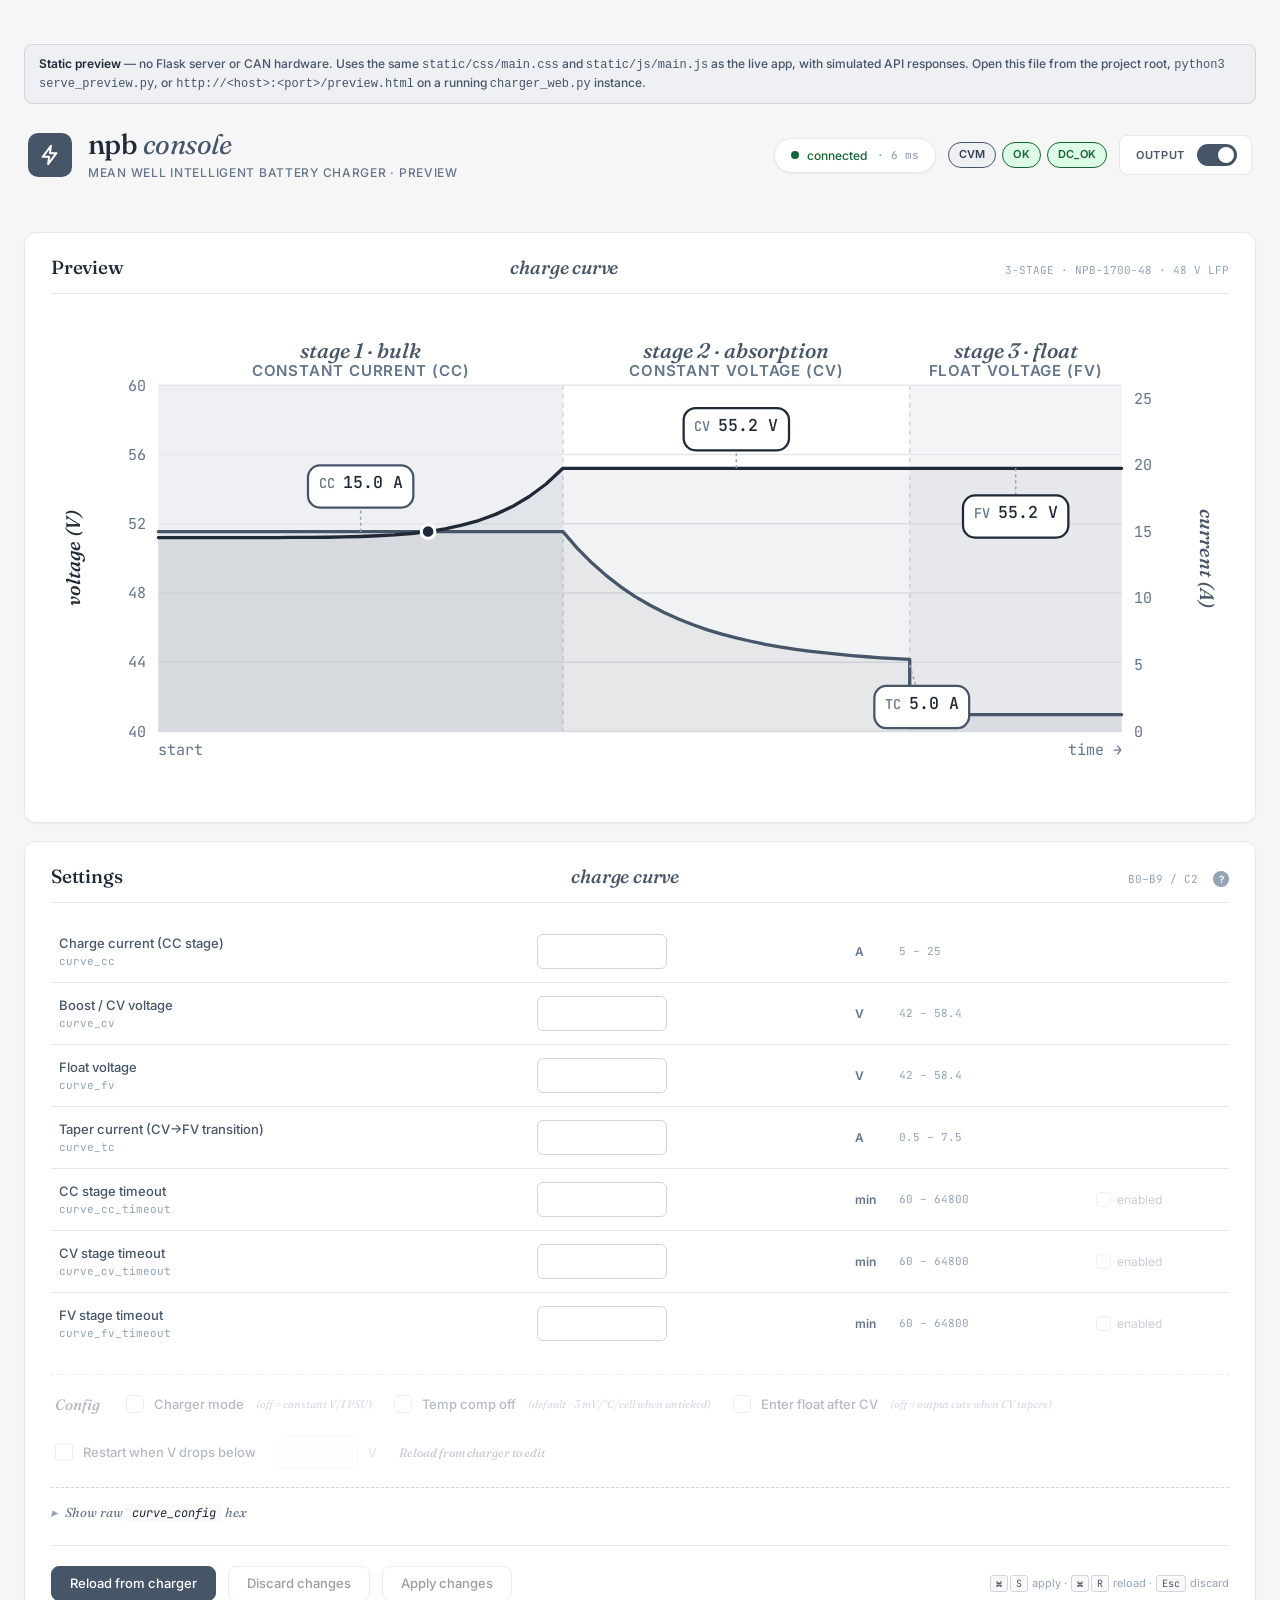
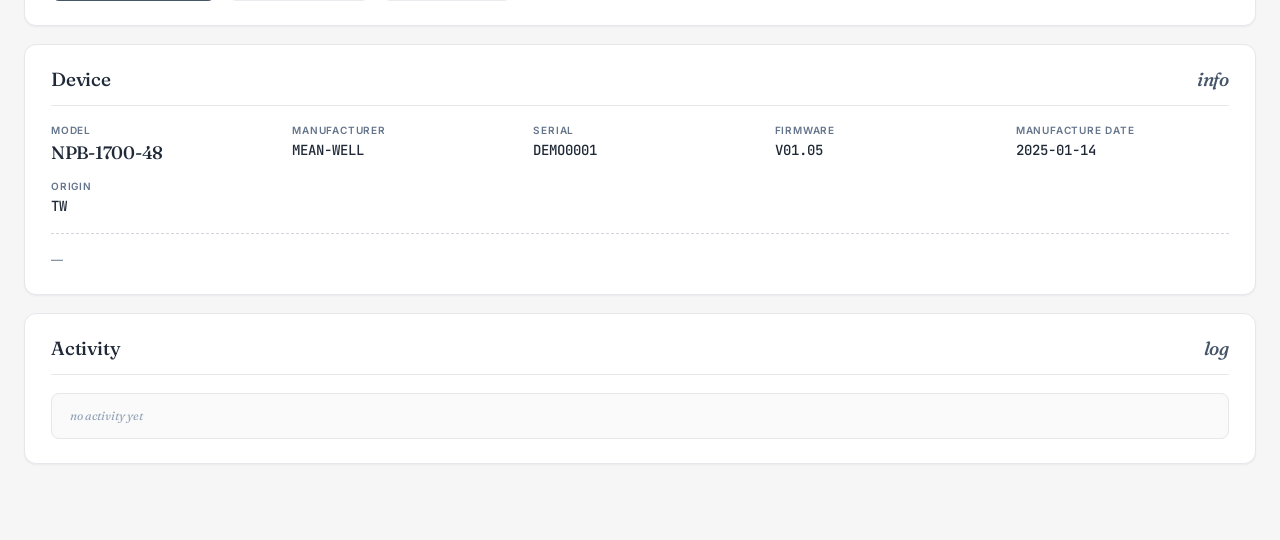
==== commit 2e8e9d83: "Preview fixes" ====
--- a/preview.html
+++ b/preview.html
@@ -31,7 +31,9 @@
     <strong>Static preview</strong> — no Flask server or CAN hardware.
     Uses the same <code>static/css/main.css</code> and <code>static/js/main.js</code>
     as the live app, with simulated API responses. Open this file from the
-    project root (or serve with <code>python3 -m http.server 8088</code>).
+    project root, <code>python3 serve_preview.py</code>, or
+    <code>http://&lt;host&gt;:&lt;port&gt;/preview.html</code> on a running
+    <code>charger_web.py</code> instance.
   </p>
 
   <header>
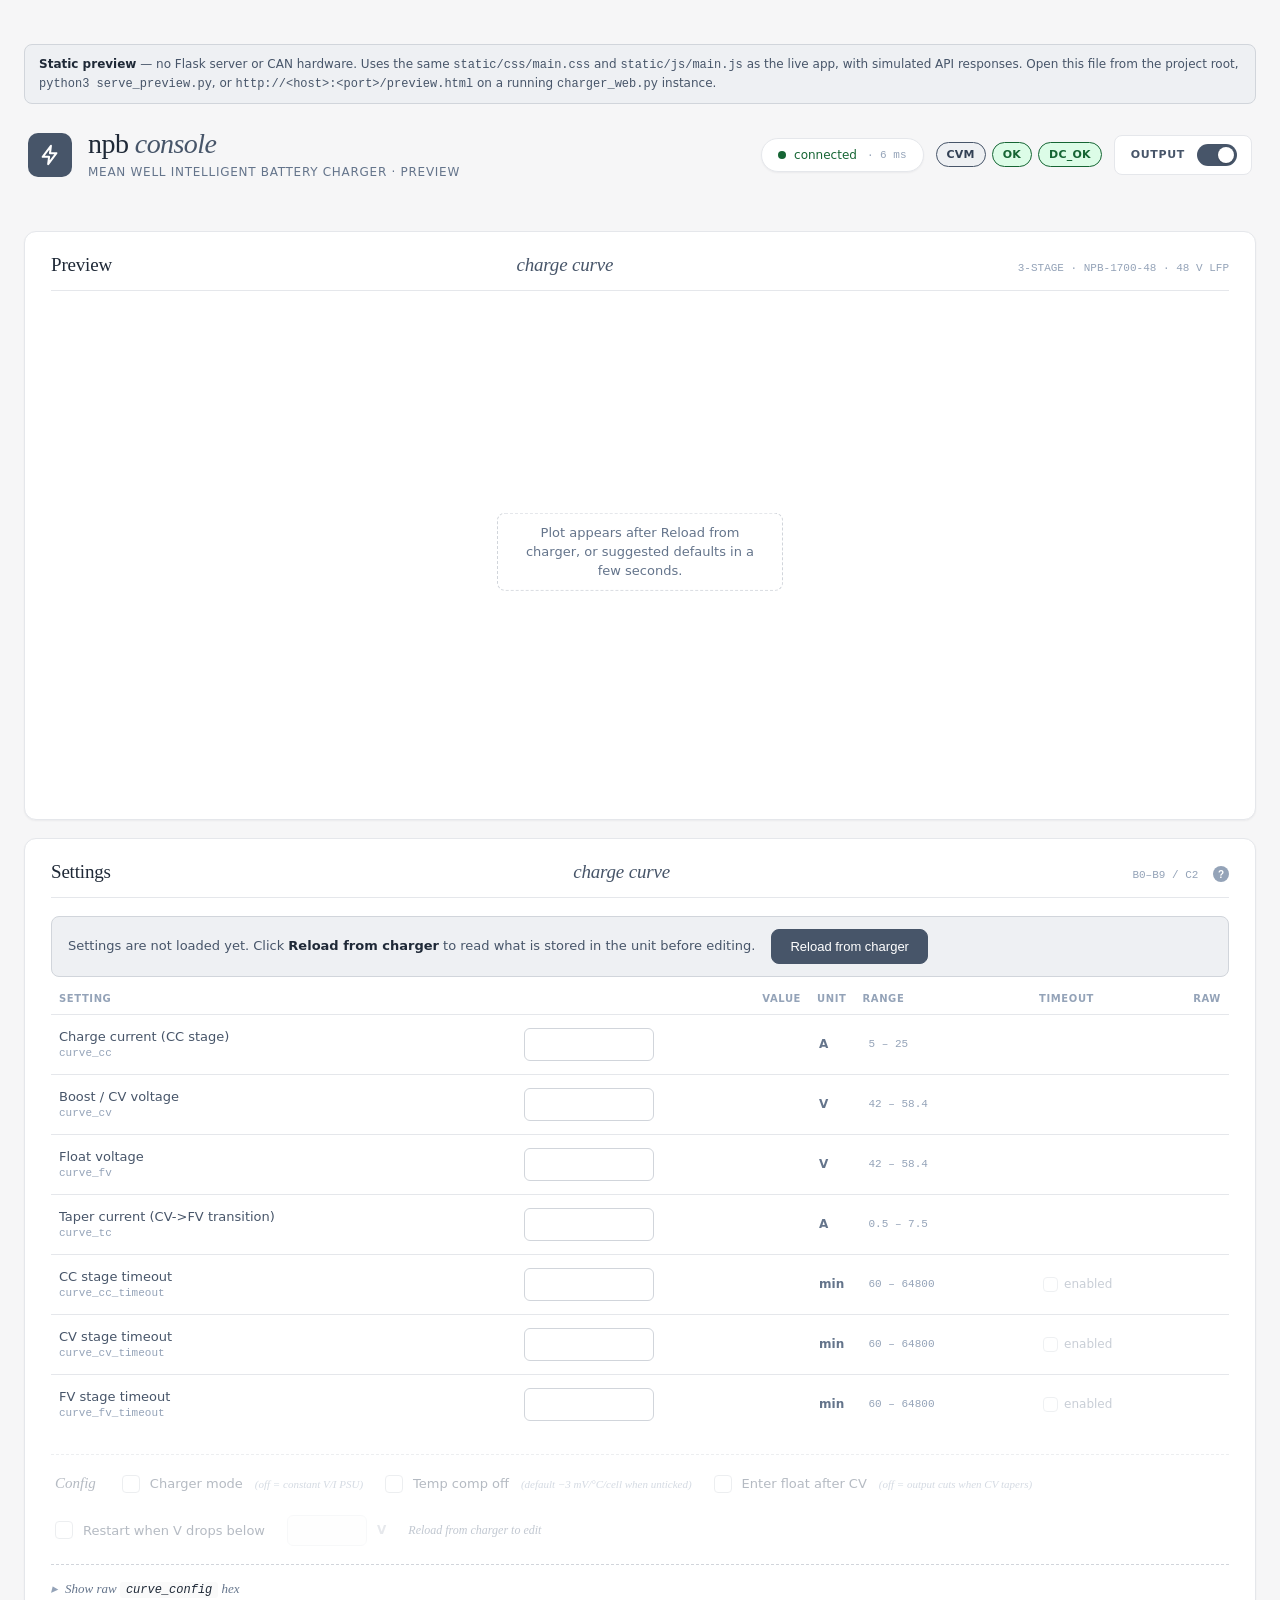
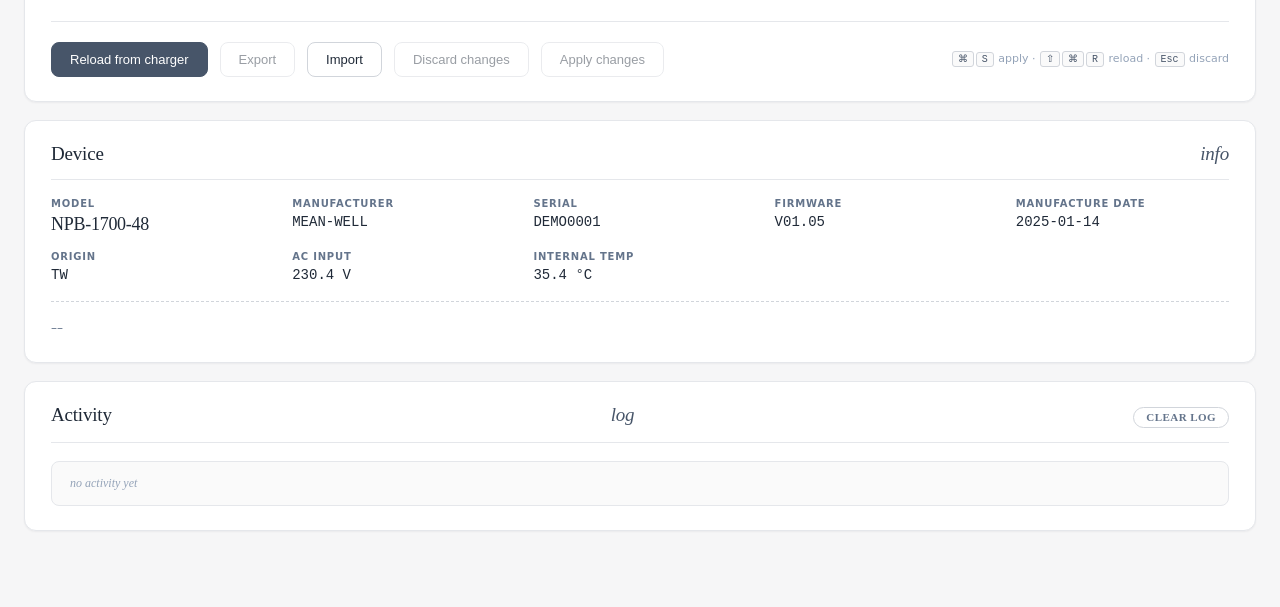
==== commit 87588651: "Further Improvments" ====
--- a/preview.html
+++ b/preview.html
@@ -5,9 +5,6 @@
 <meta name="viewport" content="width=device-width, initial-scale=1">
 <title>NPB charger console (preview)</title>
 <link rel="icon" type="image/svg+xml" href="data:image/svg+xml;utf8,<svg xmlns='http://www.w3.org/2000/svg' viewBox='0 0 24 24' fill='none' stroke='%23475569' stroke-width='2.4' stroke-linecap='round' stroke-linejoin='round'><path d='M13 2 L4 14 h7 l-1 8 9-12 h-7 z'/></svg>">
-<link rel="preconnect" href="https://fonts.googleapis.com">
-<link rel="preconnect" href="https://fonts.gstatic.com" crossorigin>
-<link href="https://fonts.googleapis.com/css2?family=Fraunces:opsz,wght@9..144,300;9..144,400;9..144,500;9..144,600;9..144,700&family=Inter:wght@400;500;600;700&family=JetBrains+Mono:wght@400;500&display=swap" rel="stylesheet">
 <link rel="stylesheet" href="static/css/main.css">
 <style>
   .preview-banner {
@@ -52,23 +49,26 @@
     <div class="header-actions">
       <span id="conn" class="chip conn" title="">
         <span class="dot"></span>
-        <span id="conn-text">connecting</span>
-        <span id="conn-lat" class="conn-lat"></span>
+        <span id="conn-text" aria-live="polite" aria-atomic="true">connecting</span>
+        <span id="conn-lat" class="conn-lat" aria-hidden="true"></span>
       </span>
       <div class="header-status" id="header-status" aria-label="Charger status"></div>
       <label class="master">
         <span class="lbl">output</span>
         <span class="switch">
-          <input type="checkbox" id="onoff" disabled>
+          <input type="checkbox" id="onoff" disabled aria-describedby="onoff-hint">
           <span class="track"></span>
         </span>
       </label>
+      <span id="onoff-hint" class="sr-only">Waiting for connection before output can be toggled.</span>
     </div>
   </header>
 
   <div class="panel">
-    <h2>Preview <em>charge curve</em><span class="meta" id="preview-meta">3-stage · NPB-1700-48 · 48 V LFP</span></h2>
-    <div class="curve-preview" aria-hidden="true">
+    <h2>Preview <em>charge curve</em><span class="meta" id="preview-meta">3-stage · 48 V LFP</span></h2>
+    <p class="sr-only" id="curve-sr-desc">Illustrative charge curve from CC, CV, FV, and TC settings once loaded. Not live telemetry from the charger.</p>
+    <div class="curve-preview is-empty" aria-describedby="curve-sr-desc">
+      <p class="curve-empty" id="curve-empty">Plot appears after Reload from charger, or suggested defaults in a few seconds.</p>
       <svg id="curve-svg" viewBox="0 0 780 320" preserveAspectRatio="xMidYMid meet">
         <g id="curve-stages"></g>
         <g id="curve-grid"></g>
@@ -96,7 +96,25 @@
               title="Edit a field to mark it as a change.  Empty fields are skipped on Apply — the charger keeps whatever it had.  Click Apply to write all changes in one batch.">?</span>
       </span>
     </h2>
-    <table class="settings"><tbody id="settings"></tbody></table>
+    <div id="reload-banner" class="reload-banner" role="status" aria-live="polite">
+      <span>Settings are not loaded yet. Click <strong>Reload from charger</strong> to read what is stored in the unit before editing.</span>
+      <button type="button" class="primary" id="reload-banner-btn">Reload from charger</button>
+    </div>
+    <div class="settings-scroll">
+      <table class="settings">
+        <thead>
+          <tr>
+            <th scope="col">Setting</th>
+            <th scope="col">Value</th>
+            <th scope="col">Unit</th>
+            <th scope="col">Range</th>
+            <th scope="col">Timeout</th>
+            <th scope="col">Raw</th>
+          </tr>
+        </thead>
+        <tbody id="settings"></tbody>
+      </table>
+    </div>
     <div class="config-row unloaded" id="config-row">
       <span class="row-lbl">Config</span>
       <label class="check" id="check-charger-wrap">
@@ -139,12 +157,15 @@
     </details>
     <div class="actions">
       <button class="primary" id="reload">Reload from charger</button>
+      <button type="button" id="export-settings" disabled title="Reload from charger first">Export</button>
+      <button type="button" id="import-settings">Import</button>
+      <input type="file" id="import-file" accept="application/json,.json" hidden>
       <button id="discard" disabled>Discard changes</button>
       <button id="apply" disabled>Apply changes</button>
       <span class="spacer"></span>
-      <span class="pending" id="dirty-count"></span>
+      <span class="pending" id="dirty-count" aria-live="polite" aria-atomic="true"></span>
       <span class="kbd-hint" aria-hidden="true">
-        <kbd>⌘</kbd><kbd>S</kbd> apply · <kbd>⌘</kbd><kbd>R</kbd> reload · <kbd>Esc</kbd> discard
+        <kbd>⌘</kbd><kbd>S</kbd> apply · <kbd>⇧</kbd><kbd>⌘</kbd><kbd>R</kbd> reload · <kbd>Esc</kbd> discard
       </span>
     </div>
   </div>
@@ -188,12 +209,22 @@
         <div class="lbl">Origin</div>
         <div class="val" id="info-loc">–</div>
       </div>
+      <div class="info-cell">
+        <div class="lbl">AC input</div>
+        <div class="val" id="info-vin">–</div>
+      </div>
+      <div class="info-cell">
+        <div class="lbl">Internal temp</div>
+        <div class="val" id="info-temp">–</div>
+      </div>
     </div>
     <div class="config-summary" id="config-summary">––</div>
   </div>
 
   <div class="panel">
-    <h2>Activity <em>log</em></h2>
+    <h2>Activity <em>log</em>
+      <button type="button" class="btn-inline" id="log-clear">Clear log</button>
+    </h2>
     <div id="log"></div>
   </div>
 
--- a/static/css/main.css
+++ b/static/css/main.css
@@ -36,7 +36,7 @@
   html, body {
     margin: 0; padding: 0;
     color: var(--ink);
-    font-family: "Inter", system-ui, sans-serif;
+    font-family: system-ui, -apple-system, "Segoe UI", Roboto, sans-serif;
     font-size: 14px;
     -webkit-font-smoothing: antialiased;
   }
@@ -66,7 +66,7 @@
   }
   .brand-logo svg { width: 22px; height: 22px; }
   .brand {
-    font-family: "Fraunces", Georgia, serif;
+    font-family: Georgia, "Times New Roman", serif;
     font-weight: 500;
     font-size: 28px;
     letter-spacing: -0.02em;
@@ -218,7 +218,7 @@
     box-shadow: var(--shadow-sm);
   }
   .panel h2 {
-    font-family: "Fraunces", Georgia, serif;
+    font-family: Georgia, "Times New Roman", serif;
     font-weight: 500;
     font-size: 19px;
     letter-spacing: -0.01em;
@@ -234,7 +234,7 @@
     color: var(--ink-2);
   }
   .panel h2 .meta {
-    font-family: "JetBrains Mono", monospace;
+    font-family: ui-monospace, "Cascadia Code", "SF Mono", Consolas, monospace;
     font-size: 11px;
     color: var(--ink-4);
     font-weight: 400;
@@ -242,11 +242,76 @@
     letter-spacing: 0;
     text-transform: uppercase;
   }
+  .panel h2 .btn-inline {
+    font-family: inherit;
+    font-size: 11px;
+    font-weight: 600;
+    text-transform: uppercase;
+    letter-spacing: 0.04em;
+    color: var(--ink-3);
+    background: transparent;
+    border: 1px solid var(--line-2);
+    border-radius: 100px;
+    padding: 4px 12px;
+    cursor: pointer;
+    flex-shrink: 0;
+  }
+  .panel h2 .btn-inline:hover {
+    color: var(--ink);
+    border-color: var(--accent);
+    background: var(--card-soft);
+  }
+  .sr-only {
+    position: absolute;
+    width: 1px; height: 1px;
+    padding: 0; margin: -1px;
+    overflow: hidden;
+    clip: rect(0, 0, 0, 0);
+    white-space: nowrap;
+    border: 0;
+  }
+
+  .reload-banner {
+    display: flex;
+    flex-wrap: wrap;
+    align-items: center;
+    gap: 12px 16px;
+    margin-bottom: 16px;
+    padding: 12px 16px;
+    background: var(--accent-soft);
+    border: 1px solid var(--line-2);
+    border-radius: 8px;
+    font-size: 13px;
+    color: var(--ink-2);
+    line-height: 1.5;
+  }
+  .reload-banner[hidden] { display: none; }
+  .reload-banner strong { color: var(--ink); font-weight: 600; }
+  .reload-banner button { flex-shrink: 0; }
+
+  .settings-scroll {
+    overflow-x: auto;
+    -webkit-overflow-scrolling: touch;
+  }
+
   /* ---------------- settings table (charge curve, focal point) -------- */
   table.settings {
     width: 100%; border-collapse: collapse;
     font-size: 13px;
   }
+  table.settings thead th {
+    text-align: left;
+    font-size: 10px;
+    font-weight: 600;
+    text-transform: uppercase;
+    letter-spacing: 0.06em;
+    color: var(--ink-4);
+    padding: 0 8px 10px;
+    border-bottom: 1px solid var(--line);
+    white-space: nowrap;
+  }
+  table.settings thead th:nth-child(2),
+  table.settings thead th:nth-child(6) { text-align: right; }
   table.settings tr {
     border-bottom: 1px solid var(--line);
     transition: background 0.15s;
@@ -256,7 +321,7 @@
   table.settings td { padding: 13px 8px; vertical-align: middle; }
   table.settings td.desc { color: var(--ink-2); font-weight: 500; }
   table.settings td.desc .name {
-    font-family: "JetBrains Mono", monospace; font-size: 11px;
+    font-family: ui-monospace, "Cascadia Code", "SF Mono", Consolas, monospace; font-size: 11px;
     color: var(--ink-4); display: block; margin-top: 3px;
     font-weight: 400;
   }
@@ -265,7 +330,7 @@
     background: var(--card);
     color: var(--ink);
     border: 1px solid var(--line-2); border-radius: 6px;
-    font-family: "JetBrains Mono", monospace;
+    font-family: ui-monospace, "Cascadia Code", "SF Mono", Consolas, monospace;
     font-variant-numeric: tabular-nums;
     text-align: right; font-size: 13px;
     transition: border-color 0.15s, box-shadow 0.15s;
@@ -299,12 +364,12 @@
   }
   table.settings .range-cell {
     color: var(--ink-4);
-    font-family: "JetBrains Mono", monospace; font-size: 11px;
+    font-family: ui-monospace, "Cascadia Code", "SF Mono", Consolas, monospace; font-size: 11px;
     padding-left: 14px;
   }
   table.settings .raw-cell {
     color: var(--ink-4);
-    font-family: "JetBrains Mono", monospace; font-size: 11px;
+    font-family: ui-monospace, "Cascadia Code", "SF Mono", Consolas, monospace; font-size: 11px;
     text-align: right;
   }
 
@@ -339,14 +404,14 @@
   }
   .config-row.unloaded::after {
     content: "Reload from charger to edit";
-    font-family: "Fraunces", Georgia, serif;
+    font-family: Georgia, "Times New Roman", serif;
     font-style: italic;
     font-size: 12px;
     color: var(--ink-3);
     pointer-events: auto;
   }
   .config-row .row-lbl {
-    font-family: "Fraunces", Georgia, serif;
+    font-family: Georgia, "Times New Roman", serif;
     font-style: italic;
     font-weight: 500;
     font-size: 15px;
@@ -422,7 +487,7 @@
     background: var(--card);
     color: var(--ink);
     border: 1px solid var(--line-2); border-radius: 6px;
-    font-family: "JetBrains Mono", monospace;
+    font-family: ui-monospace, "Cascadia Code", "SF Mono", Consolas, monospace;
     font-variant-numeric: tabular-nums;
     text-align: right; font-size: 13px;
     transition: border-color 0.15s, box-shadow 0.15s;
@@ -447,9 +512,31 @@
 
   /* ---------------- charge curve preview ---------------------------- */
   .curve-preview {
+    position: relative;
     width: 100%;
     padding: 4px 2px 0;
   }
+  .curve-preview .curve-empty {
+    display: none;
+    position: absolute;
+    left: 50%;
+    top: 50%;
+    transform: translate(-50%, -50%);
+    z-index: 2;
+    max-width: 22em;
+    margin: 0;
+    padding: 10px 16px;
+    text-align: center;
+    font-size: 13px;
+    color: var(--ink-3);
+    background: rgba(255, 255, 255, 0.92);
+    border: 1px dashed var(--line-2);
+    border-radius: 8px;
+    line-height: 1.45;
+  }
+  .curve-preview.is-empty .curve-empty { display: block; }
+  .curve-preview.is-empty svg { opacity: 0.2; }
+  .curve-preview.is-empty #curve-dot { display: none; }
   .curve-preview svg {
     width: 100%; height: auto;
     display: block;
@@ -474,7 +561,7 @@
     stroke-dasharray: 3 3;
   }
   .curve-preview .stage-label {
-    font-family: "Fraunces", Georgia, serif;
+    font-family: Georgia, "Times New Roman", serif;
     font-style: italic;
     font-size: 14px;
     font-weight: 500;
@@ -490,10 +577,10 @@
   .curve-preview .axis-tick {
     font-size: 10px;
     fill: var(--ink-3);
-    font-family: "JetBrains Mono", monospace;
+    font-family: ui-monospace, "Cascadia Code", "SF Mono", Consolas, monospace;
   }
   .curve-preview .axis-title {
-    font-family: "Fraunces", Georgia, serif;
+    font-family: Georgia, "Times New Roman", serif;
     font-style: italic;
     font-size: 13px;
     font-weight: 500;
@@ -517,7 +604,7 @@
   .curve-preview .annotation-pill.i { stroke: var(--accent); }
   .curve-preview .annotation-pill.v { stroke: var(--ink); }
   .curve-preview .annotation-text {
-    font-family: "JetBrains Mono", monospace;
+    font-family: ui-monospace, "Cascadia Code", "SF Mono", Consolas, monospace;
     font-size: 11px;
     font-weight: 500;
     fill: var(--ink);
@@ -554,20 +641,20 @@
     font-weight: 600;
   }
   .info-cell .val {
-    font-family: "JetBrains Mono", monospace;
+    font-family: ui-monospace, "Cascadia Code", "SF Mono", Consolas, monospace;
     font-size: 14px;
     color: var(--ink);
     font-weight: 500;
   }
   .info-cell .val.empty {
-    font-family: "Fraunces", Georgia, serif;
+    font-family: Georgia, "Times New Roman", serif;
     font-style: italic;
     color: var(--ink-4);
     font-size: 13px;
     font-weight: 400;
   }
   .info-cell .val.serif {
-    font-family: "Fraunces", Georgia, serif;
+    font-family: Georgia, "Times New Roman", serif;
     font-style: normal;
     font-size: 18px;
     font-weight: 500;
@@ -588,14 +675,14 @@
     color: var(--accent-2);
     background: var(--accent-soft);
     padding: 2px 8px; border-radius: 4px;
-    font-family: "JetBrains Mono", monospace;
+    font-family: ui-monospace, "Cascadia Code", "SF Mono", Consolas, monospace;
     font-size: 11px;
     font-weight: 500;
   }
 
   /* ---------------- log ---------------- */
   #log {
-    font-family: "JetBrains Mono", monospace; font-size: 12px;
+    font-family: ui-monospace, "Cascadia Code", "SF Mono", Consolas, monospace; font-size: 12px;
     background: var(--card-soft);
     border-radius: 8px;
     padding: 14px 18px;
@@ -616,12 +703,12 @@
   #log:empty::before {
     content: "no activity yet";
     color: var(--ink-4); font-style: italic;
-    font-family: "Fraunces", Georgia, serif;
+    font-family: Georgia, "Times New Roman", serif;
   }
 
   /* ---------------- connection chip latency ---------------- */
   .conn-lat {
-    font-family: "JetBrains Mono", monospace;
+    font-family: ui-monospace, "Cascadia Code", "SF Mono", Consolas, monospace;
     font-size: 11px;
     color: var(--ink-4);
     margin-left: 2px;
@@ -649,7 +736,7 @@
     padding-top: 12px;
   }
   details.raw-hex summary {
-    font-family: "Fraunces", Georgia, serif;
+    font-family: Georgia, "Times New Roman", serif;
     font-style: italic;
     font-size: 13px;
     color: var(--ink-3);
@@ -668,7 +755,7 @@
   }
   details.raw-hex[open] summary::before { transform: rotate(90deg); }
   details.raw-hex code {
-    font-family: "JetBrains Mono", monospace; font-size: 12px;
+    font-family: ui-monospace, "Cascadia Code", "SF Mono", Consolas, monospace; font-size: 12px;
     color: var(--ink);
     background: var(--card-soft);
     padding: 1px 6px; border-radius: 3px;
@@ -680,14 +767,14 @@
   }
   .raw-hex-body label {
     font-size: 12px; color: var(--ink-3);
-    font-family: "Fraunces", Georgia, serif; font-style: italic;
+    font-family: Georgia, "Times New Roman", serif; font-style: italic;
   }
   .raw-hex-body input {
     width: 96px; padding: 6px 10px;
     background: var(--card);
     color: var(--ink);
     border: 1px solid var(--line-2); border-radius: 6px;
-    font-family: "JetBrains Mono", monospace;
+    font-family: ui-monospace, "Cascadia Code", "SF Mono", Consolas, monospace;
     font-variant-numeric: tabular-nums;
     text-align: right; font-size: 13px;
   }
@@ -703,7 +790,7 @@
     border-color: var(--danger); color: var(--danger); background: var(--danger-soft);
   }
   .raw-hex-body .meta {
-    font-family: "JetBrains Mono", monospace;
+    font-family: ui-monospace, "Cascadia Code", "SF Mono", Consolas, monospace;
     font-size: 11px;
     color: var(--ink-3);
     flex: 1;
@@ -718,7 +805,7 @@
   }
   .kbd-hint kbd {
     display: inline-block;
-    font-family: "JetBrains Mono", monospace;
+    font-family: ui-monospace, "Cascadia Code", "SF Mono", Consolas, monospace;
     font-size: 10px;
     padding: 1px 5px;
     background: var(--card-soft);
@@ -776,7 +863,7 @@
     padding: 26px 30px 22px;
   }
   .modal h3 {
-    font-family: "Fraunces", Georgia, serif;
+    font-family: Georgia, "Times New Roman", serif;
     font-weight: 500;
     font-size: 20px;
     letter-spacing: -0.01em;
@@ -803,14 +890,14 @@
   .diff-row .label { color: var(--ink-2); font-weight: 500; }
   .diff-row .label .name {
     display: block;
-    font-family: "JetBrains Mono", monospace;
+    font-family: ui-monospace, "Cascadia Code", "SF Mono", Consolas, monospace;
     font-size: 10px;
     color: var(--ink-4);
     margin-top: 2px;
     font-weight: 400;
   }
   .diff-row .val {
-    font-family: "JetBrains Mono", monospace;
+    font-family: ui-monospace, "Cascadia Code", "SF Mono", Consolas, monospace;
     font-variant-numeric: tabular-nums;
     font-size: 13px;
     color: var(--ink);
@@ -864,4 +951,11 @@
     .modal { padding: 18px 18px 16px; max-height: 88vh; }
   }
 
+  @media (prefers-reduced-motion: reduce) {
+    #curve-dot { display: none; }
+    #curve-stages .stage-bg.active { opacity: 1; }
+    button.writing::after { animation: none; }
+    table.settings tr { transition: none; }
+  }
+
   /* The curve preview's traveller dot uses a JS-driven rAF loop. */
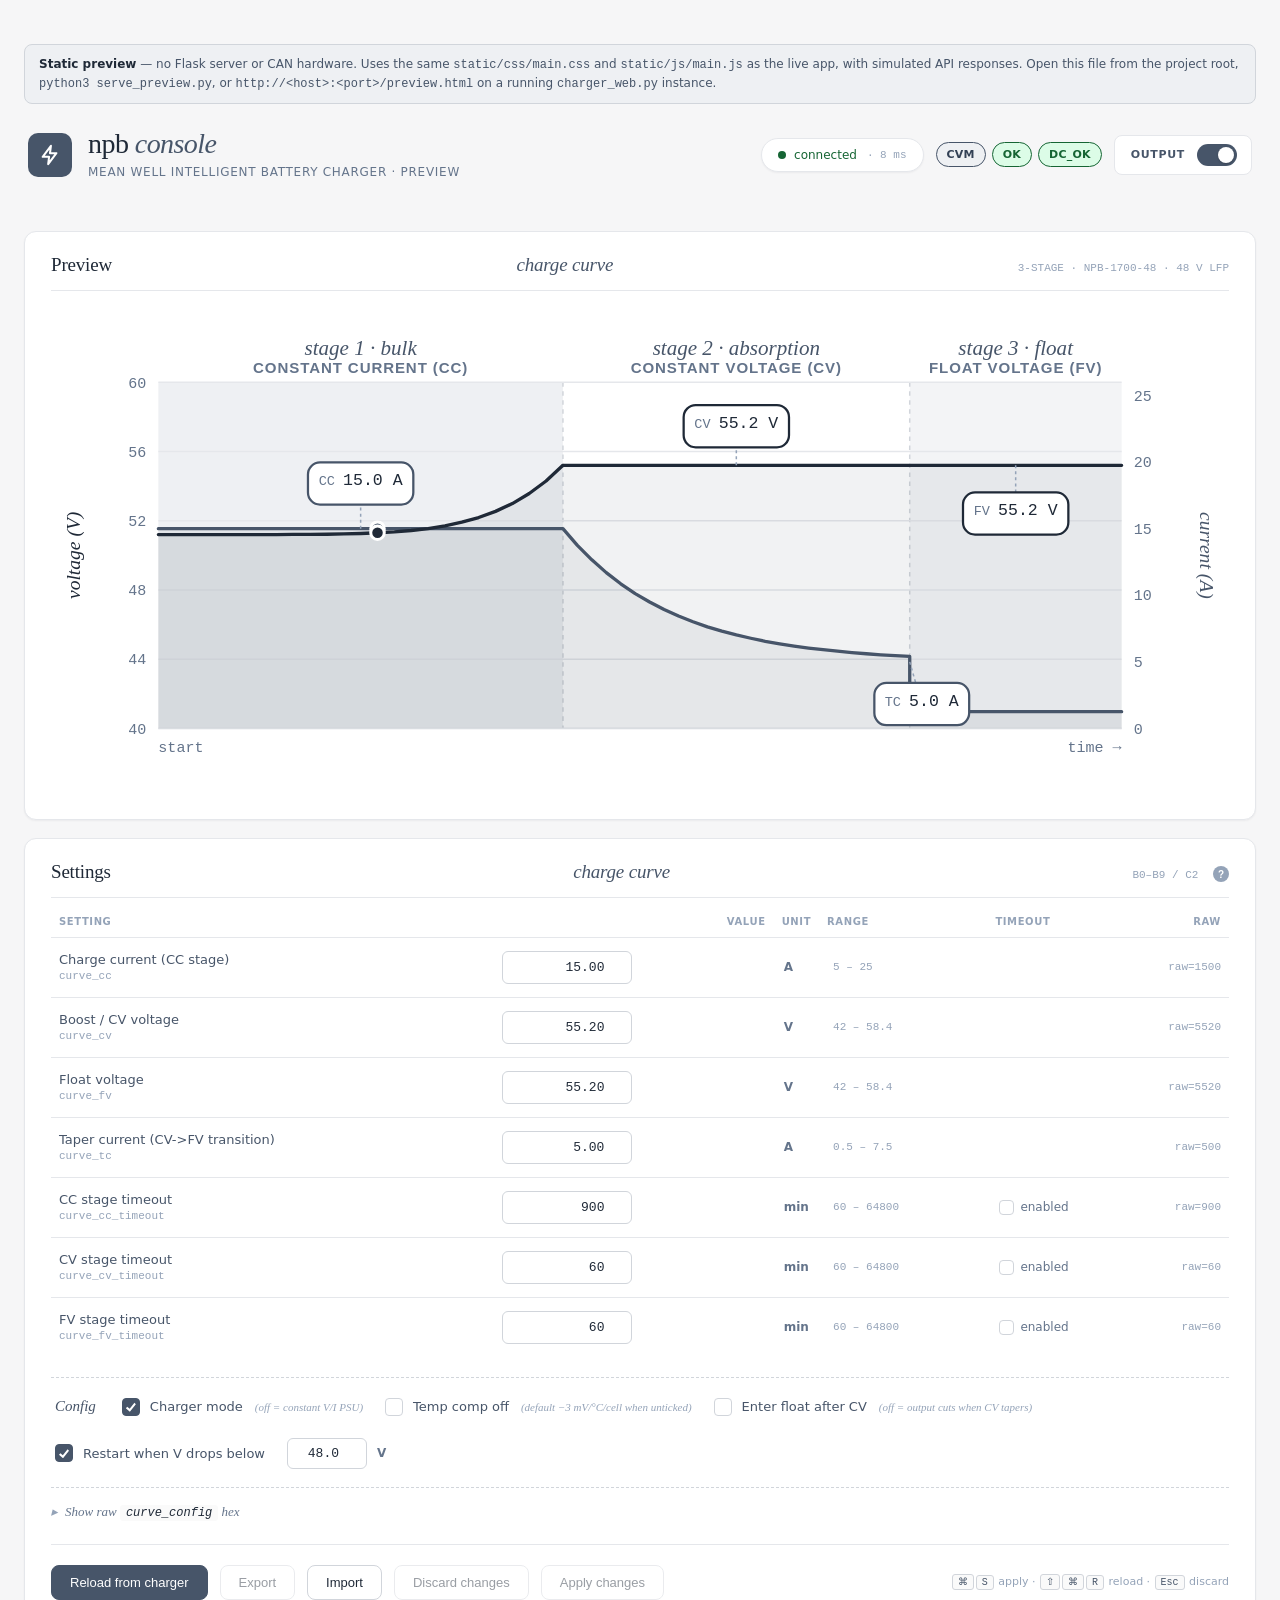
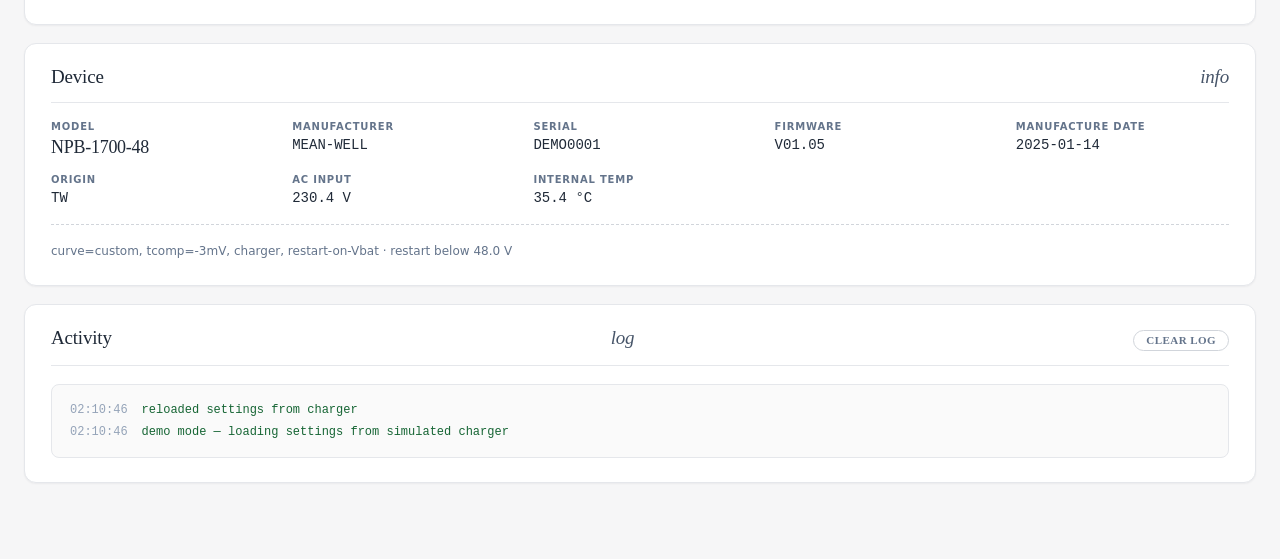
==== commit cd483666: "Minor Fixes and Improvements" ====
--- a/preview.html
+++ b/preview.html
@@ -68,7 +68,7 @@
     <h2>Preview <em>charge curve</em><span class="meta" id="preview-meta">3-stage · 48 V LFP</span></h2>
     <p class="sr-only" id="curve-sr-desc">Illustrative charge curve from CC, CV, FV, and TC settings once loaded. Not live telemetry from the charger.</p>
     <div class="curve-preview is-empty" aria-describedby="curve-sr-desc">
-      <p class="curve-empty" id="curve-empty">Plot appears after Reload from charger, or suggested defaults in a few seconds.</p>
+      <p class="curve-empty" id="curve-empty">Plot appears after Reload from charger (demo may preload automatically).</p>
       <svg id="curve-svg" viewBox="0 0 780 320" preserveAspectRatio="xMidYMid meet">
         <g id="curve-stages"></g>
         <g id="curve-grid"></g>
@@ -88,7 +88,7 @@
     </div>
   </div>
 
-  <div class="panel">
+  <div class="panel" id="settings-panel">
     <h2>Settings <em>charge curve</em>
       <span class="meta">
         B0–B9 / C2
--- a/static/css/main.css
+++ b/static/css/main.css
@@ -286,6 +286,22 @@
     line-height: 1.5;
   }
   .reload-banner[hidden] { display: none; }
+  #settings-panel.suggested-preview .settings-scroll {
+    outline: 2px dashed var(--accent, #64748b);
+    outline-offset: 4px;
+    border-radius: 6px;
+  }
+  #settings-panel.suggested-preview .settings-scroll::before {
+    content: "Suggested preview only — Reload from charger before Apply";
+    display: block;
+    margin: 0 0 10px;
+    padding: 8px 12px;
+    font-size: 12px;
+    color: var(--ink-3);
+    background: #f0f4f8;
+    border-radius: 6px;
+    border: 1px dashed var(--line-2);
+  }
   .reload-banner strong { color: var(--ink); font-weight: 600; }
   .reload-banner button { flex-shrink: 0; }
 
